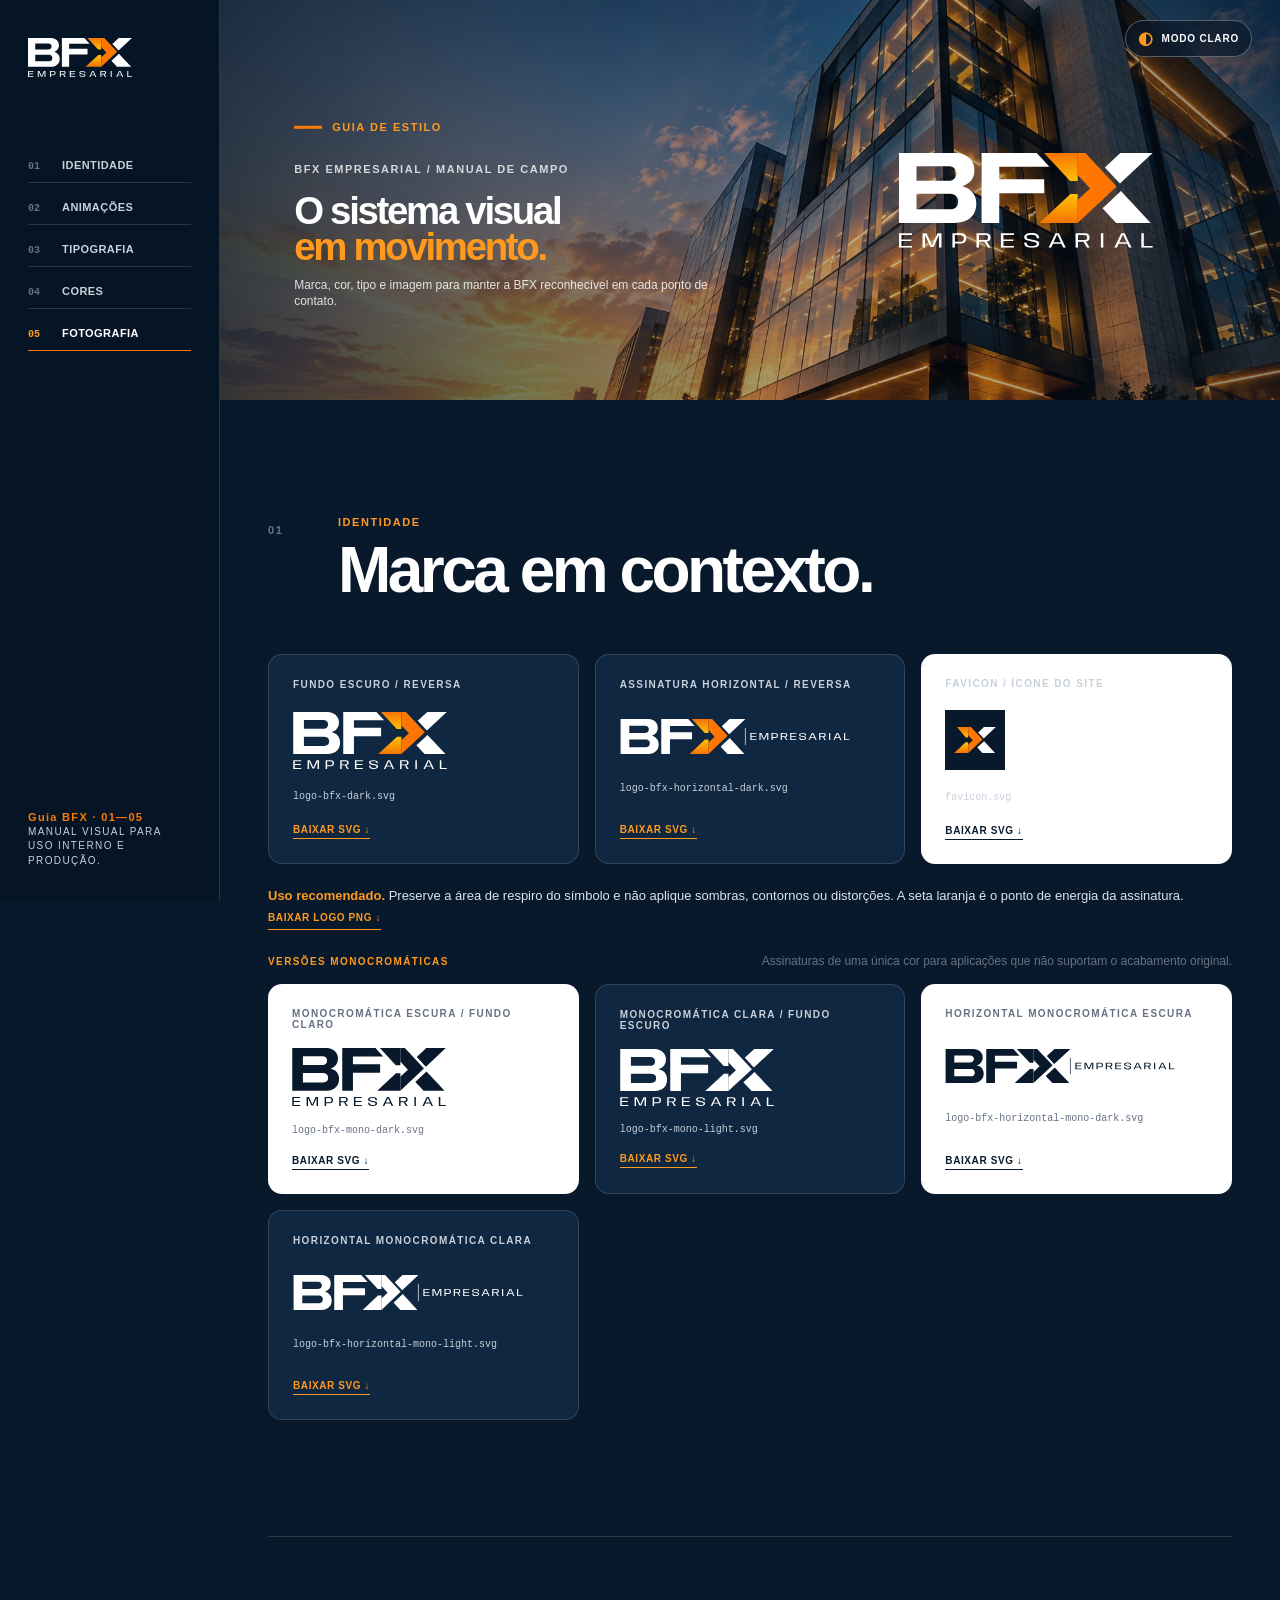
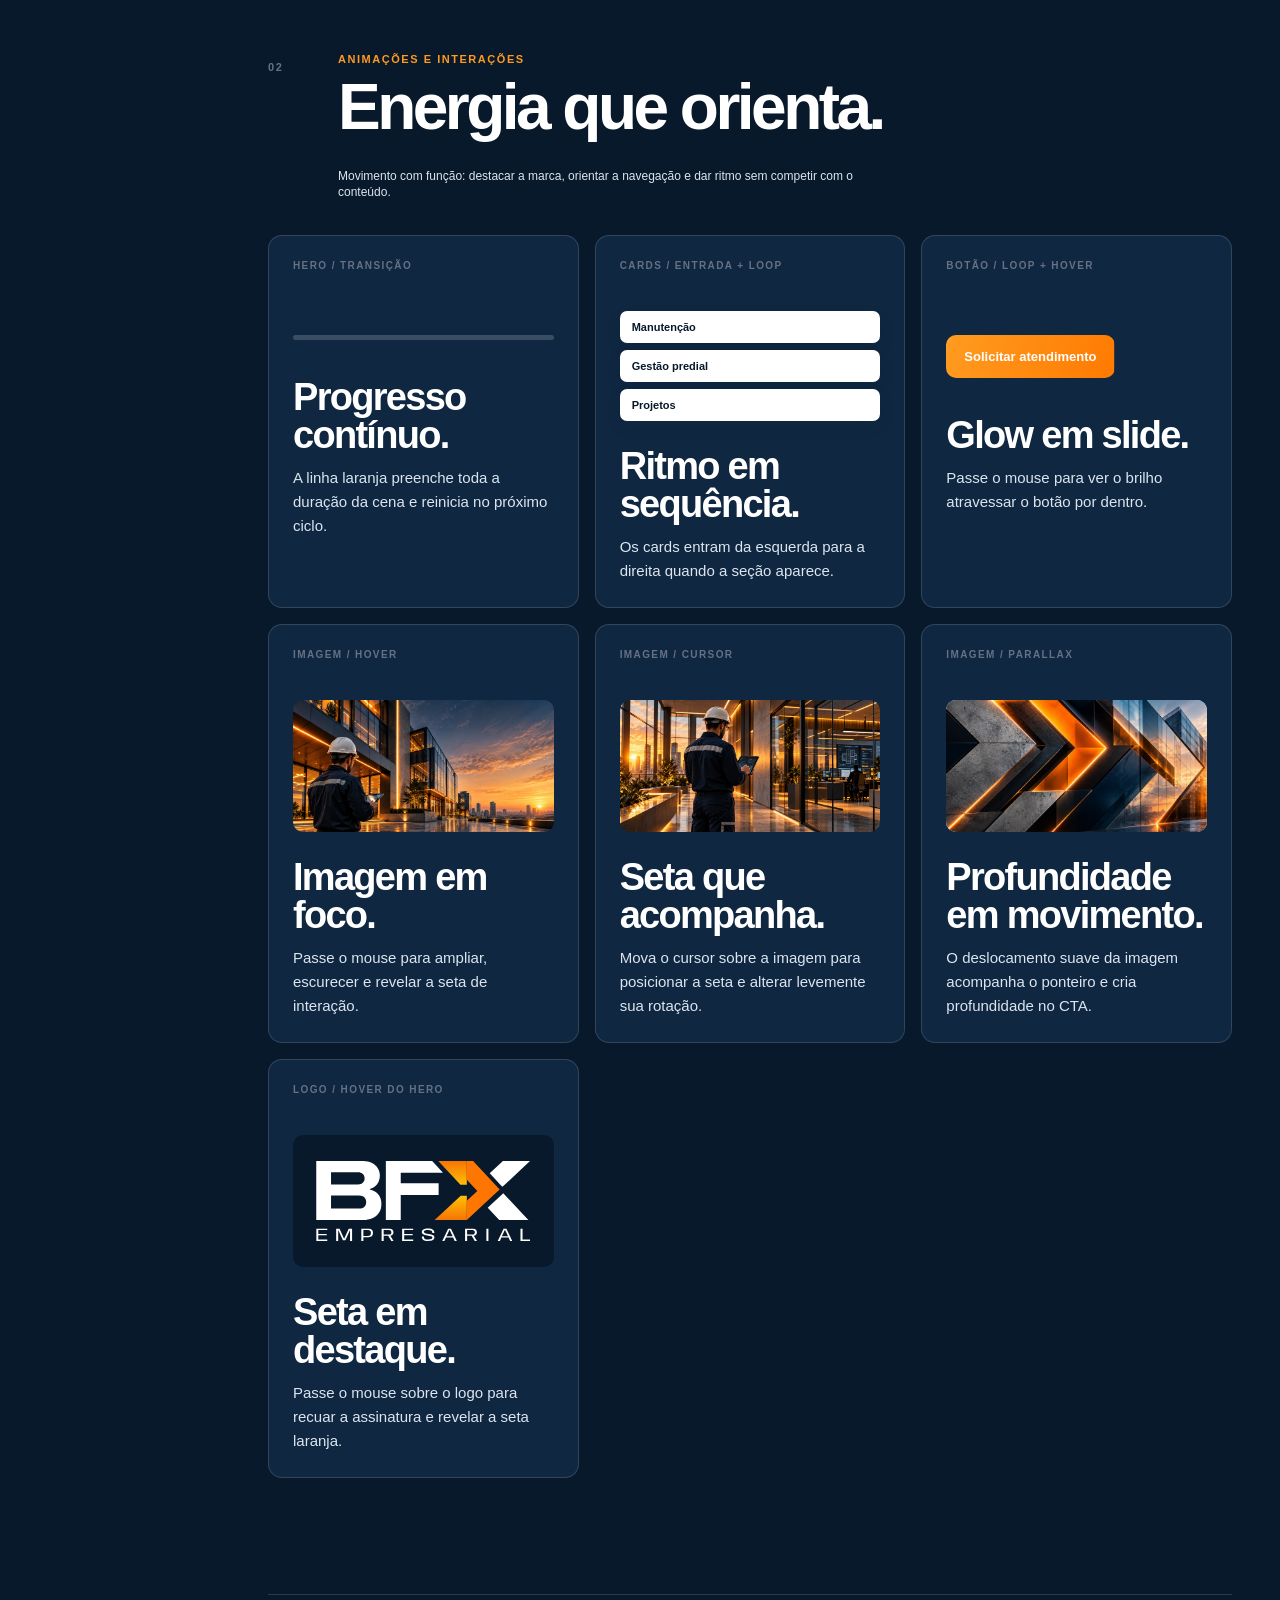
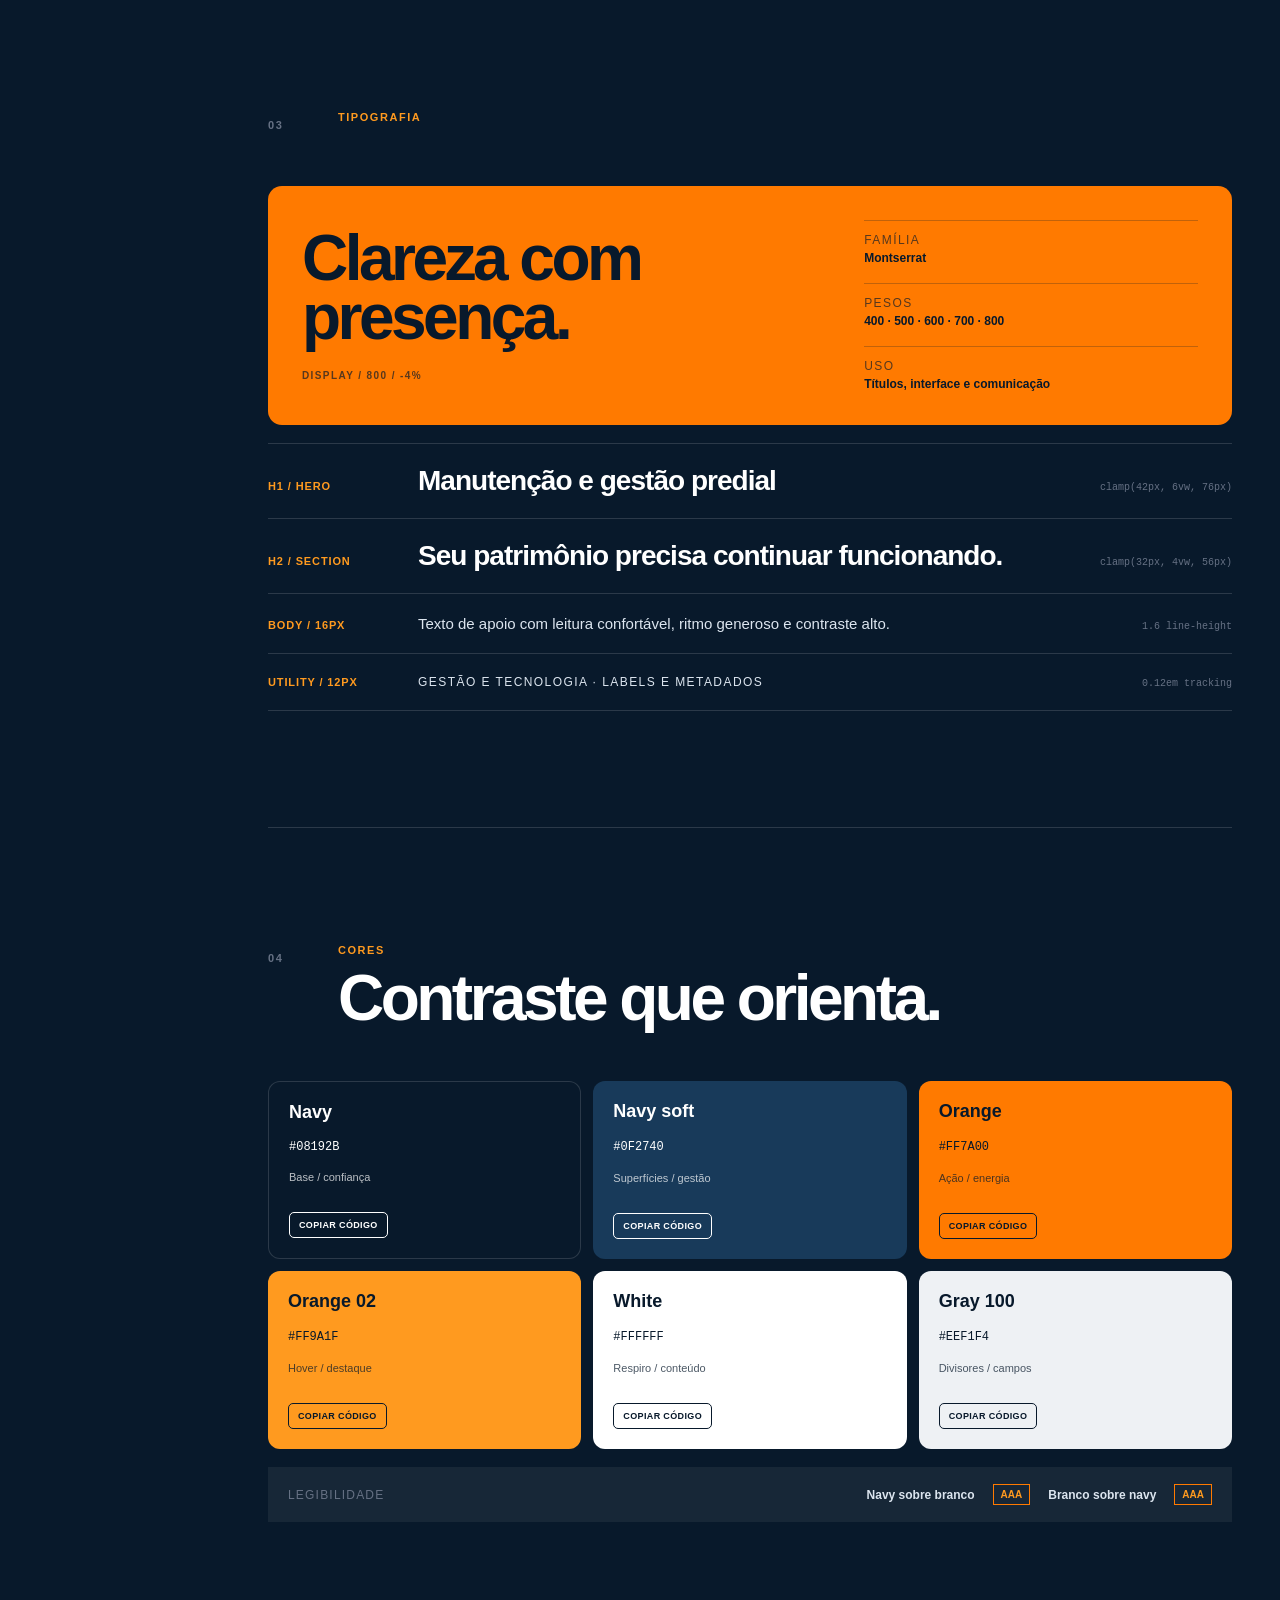
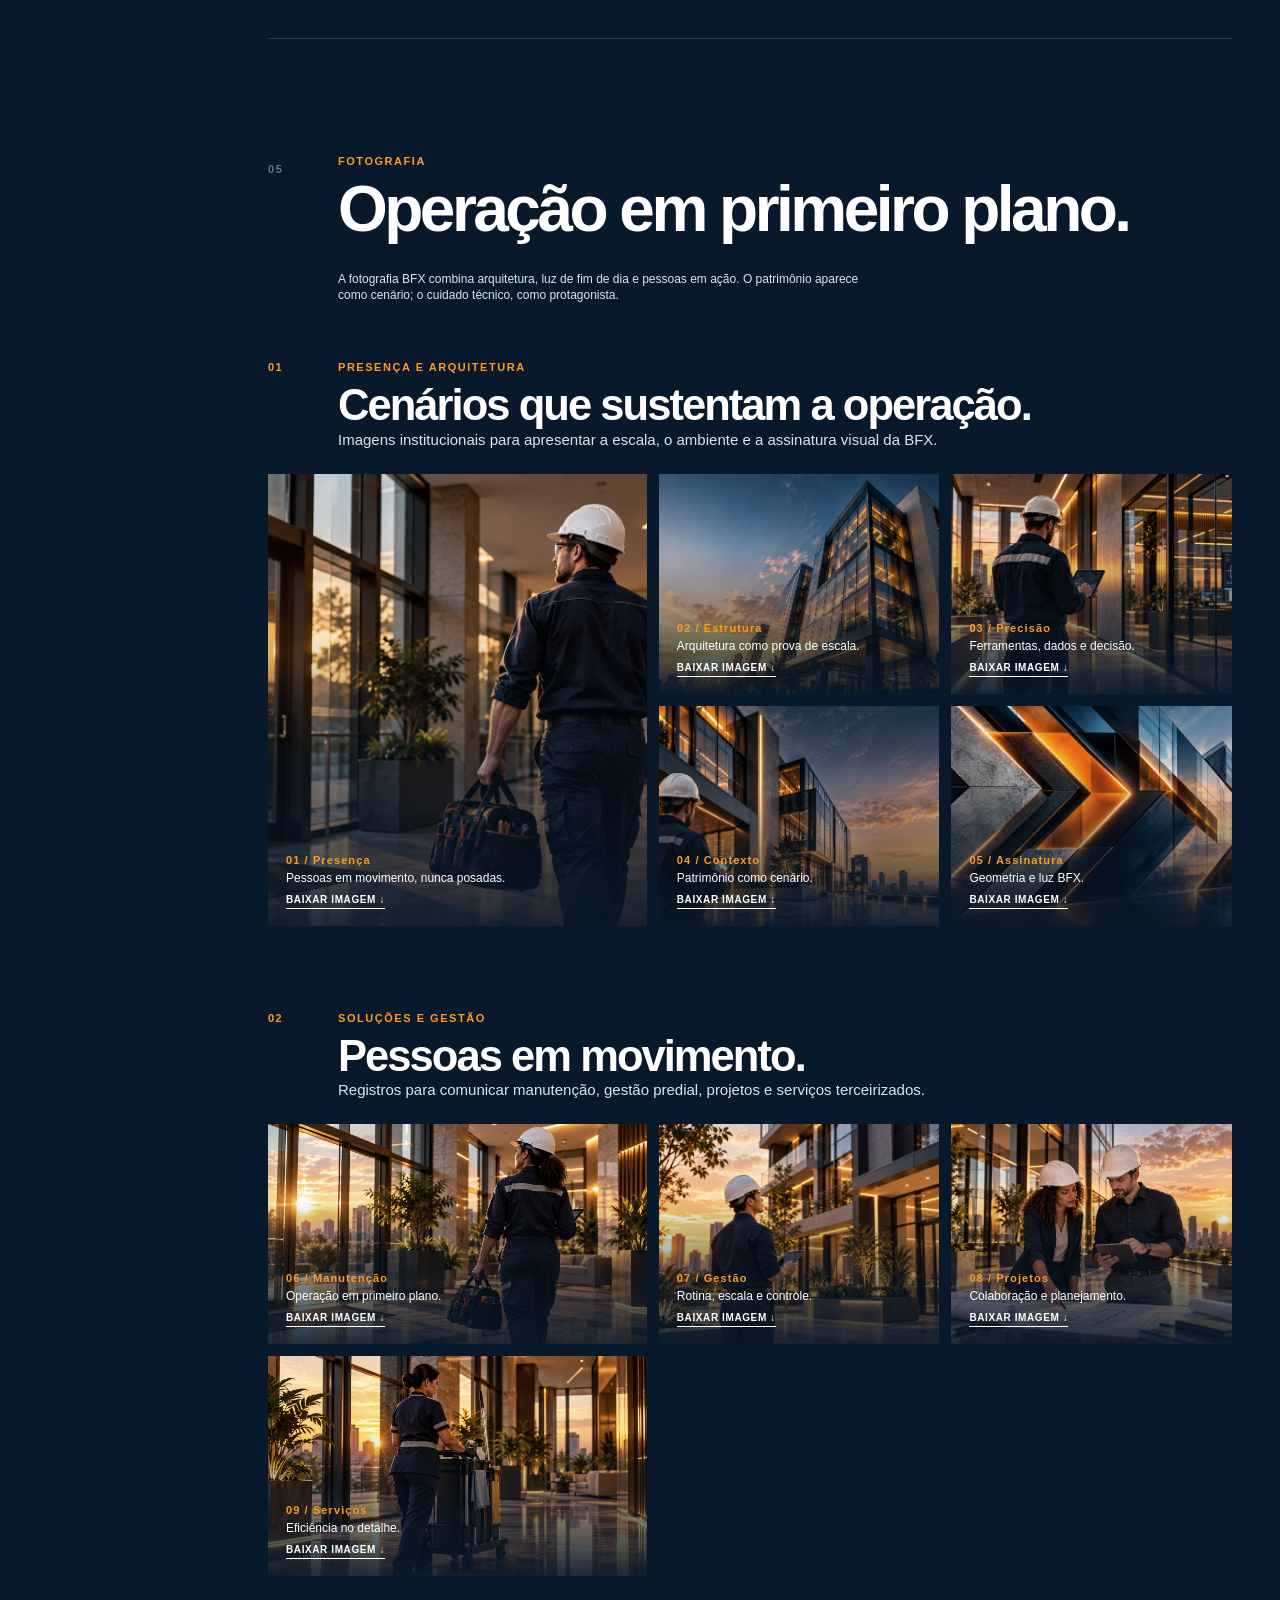
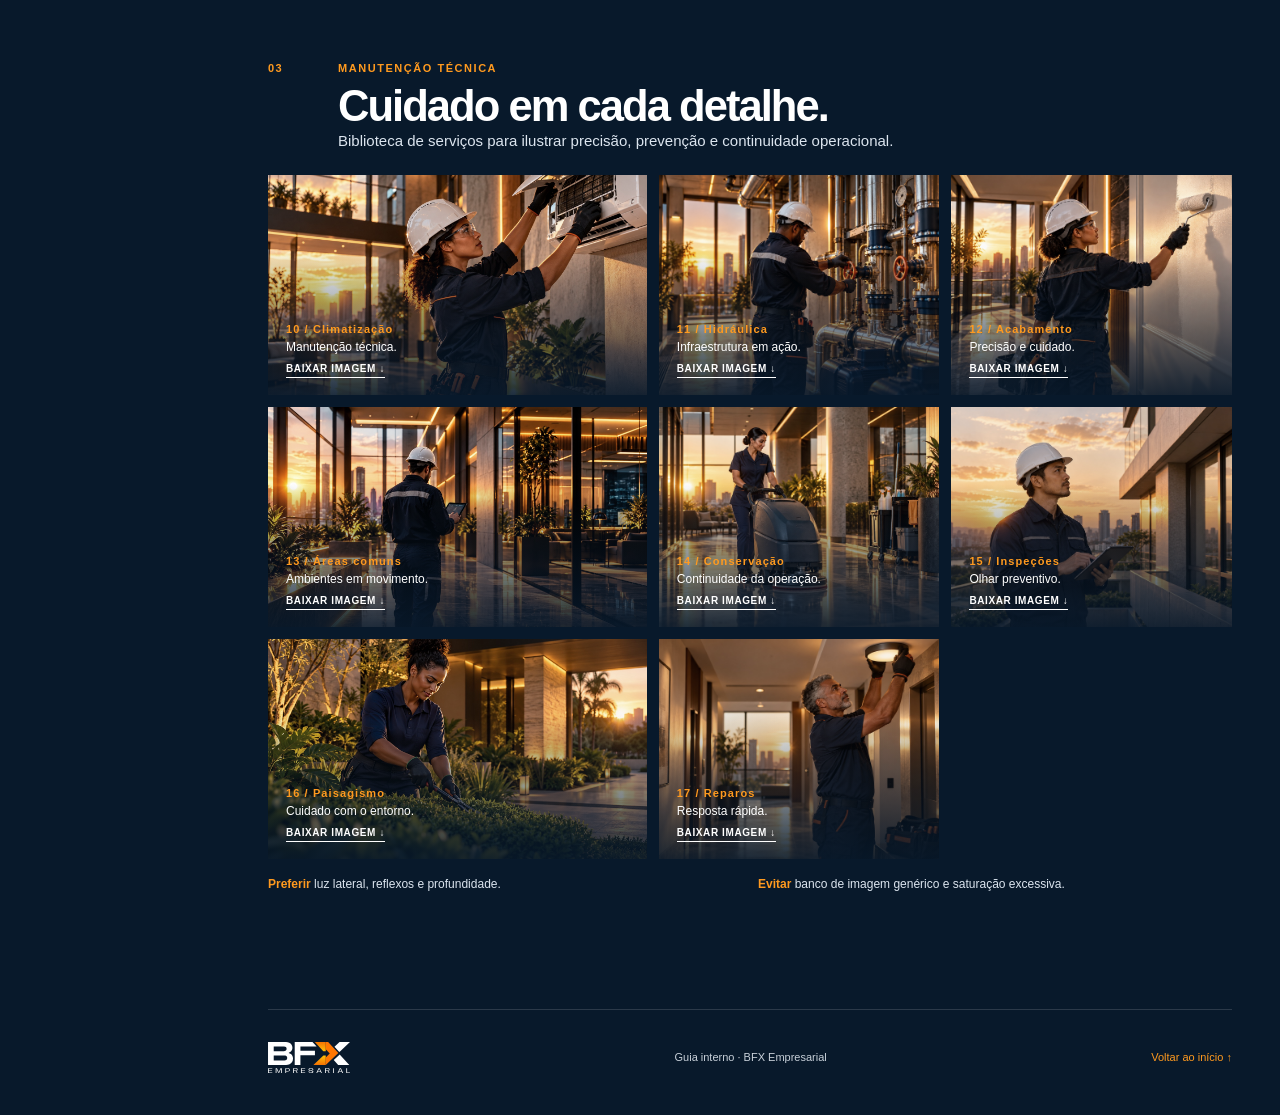
==== style-guide.html @ c0053736 "Adiciona navegação responsiva ao guia" ====
<!DOCTYPE html>
<html lang="pt-BR">
<head>
  <meta charset="UTF-8">
  <meta name="viewport" content="width=device-width, initial-scale=1.0">
  <meta name="referrer" content="strict-origin-when-cross-origin">
  <meta http-equiv="Content-Security-Policy" content="default-src 'self'; base-uri 'self'; object-src 'none'; img-src 'self' data:; font-src 'self' https://fonts.gstatic.com; style-src 'self' https://fonts.googleapis.com 'unsafe-inline'; script-src 'self' https://challenges.cloudflare.com; connect-src 'self' https://script.google.com https://script.googleusercontent.com https://challenges.cloudflare.com; frame-src https://challenges.cloudflare.com; form-action 'self'">
  <title>Guia de estilo — BFX Empresarial</title>
  <meta name="description" content="Guia de estilo visual da BFX Empresarial.">
  <link rel="icon" href="assets/favicon.svg" type="image/svg+xml">
  <link rel="preconnect" href="https://fonts.googleapis.com">
  <link rel="preconnect" href="https://fonts.gstatic.com" crossorigin>
  <link href="https://fonts.googleapis.com/css2?family=Montserrat:wght@400;500;600;700;800&display=swap" rel="stylesheet">
  <link rel="stylesheet" href="style-guide.css?v=20260928-mono">
</head>
<body>
  <main class="guide-shell">
    <aside class="guide-rail" aria-label="Navegação do guia">
      <a class="rail-brand" href="#topo" aria-label="Voltar ao início do guia">
        <img src="assets/logo-bfx-dark.svg" data-dark-src="assets/logo-bfx-dark.svg" data-light-src="assets/logo-bfx-light.svg" alt="BFX Empresarial">
      </a>
      <nav class="rail-nav" aria-label="Seções">
        <a href="#marca"><span>01</span><strong>Identidade</strong></a>
        <a href="#animacoes"><span>02</span><strong>Animações</strong></a>
        <a href="#tipografia"><span>03</span><strong>Tipografia</strong></a>
        <a href="#cores"><span>04</span><strong>Cores</strong></a>
        <a href="#fotografia"><span>05</span><strong>Fotografia</strong></a>
      </nav>
      <div class="rail-bottom">
        <span class="rail-index">Guia BFX · 01—05</span>
        <span class="rail-line" aria-hidden="true"></span>
        <p class="rail-label">Manual visual para uso interno e produção.</p>
      </div>
    </aside>
    <div class="guide-content">
      <header class="guide-hero" id="topo">
        <button class="theme-toggle" type="button" data-theme-toggle aria-pressed="false"><span aria-hidden="true">◐</span><span data-theme-label>Modo claro</span></button>
        <div class="guide-hero-image">
          <img loading="eager" fetchpriority="high" decoding="async" src="assets/optimized/hero-building.jpg" alt="Edifício corporativo BFX ao entardecer">
          <div class="guide-hero-overlay"></div>
          <button class="guide-hero-brand" type="button" aria-label="Passe o mouse para demonstrar o hover do logo">
            <img loading="lazy" decoding="async" src="assets/logo-bfx-dark.svg" alt="BFX Empresarial">
          </button>
          <div class="guide-hero-content">
            <div class="eyebrow"><span></span> Guia de estilo</div>
            <p class="guide-kicker">BFX Empresarial / Manual de campo</p>
            <h1>O sistema visual<br><em>em movimento.</em></h1>
            <div class="hero-meta">
              <p>Marca, cor, tipo e imagem para manter a BFX reconhecível em cada ponto de contato.</p>
            </div>
          </div>
        </div>
      </header>

      <section class="guide-section" id="marca">
        <div class="section-heading">
          <span class="section-number">01</span>
          <div><p class="section-label">Identidade</p><h2>Marca em contexto.</h2></div>
        </div>
        <div class="logo-grid">
          <article class="logo-card logo-card-light">
            <span class="sample-label">Fundo claro / principal</span>
            <img loading="lazy" decoding="async" src="assets/logo-bfx-light.svg" alt="BFX Empresarial — versão escura">
            <div class="asset-code"><code>logo-bfx-light.svg</code></div>
            <a class="asset-download" href="assets/logo-bfx-light.svg" download>Baixar SVG ↓</a>
          </article>
          <article class="logo-card logo-card-dark">
            <span class="sample-label">Fundo escuro / reversa</span>
            <img loading="lazy" decoding="async" src="assets/logo-bfx-dark.svg" alt="BFX Empresarial — versão clara">
            <div class="asset-code"><code>logo-bfx-dark.svg</code></div>
            <a class="asset-download" href="assets/logo-bfx-dark.svg" download>Baixar SVG ↓</a>
          </article>
          <article class="logo-card logo-card-light logo-card-wide">
            <span class="sample-label">Assinatura horizontal</span>
            <img loading="lazy" decoding="async" src="assets/logo-bfx-horizontal-light.svg" alt="BFX Empresarial — assinatura horizontal">
            <div class="asset-code"><code>logo-bfx-horizontal-light.svg</code></div>
            <a class="asset-download" href="assets/logo-bfx-horizontal-light.svg" download>Baixar SVG ↓</a>
          </article>
          <article class="logo-card logo-card-dark logo-card-wide">
            <span class="sample-label">Assinatura horizontal / reversa</span>
            <img loading="lazy" decoding="async" src="assets/logo-bfx-horizontal-dark.svg" alt="BFX Empresarial — assinatura horizontal clara">
            <div class="asset-code"><code>logo-bfx-horizontal-dark.svg</code></div>
            <a class="asset-download" href="assets/logo-bfx-horizontal-dark.svg" download>Baixar SVG ↓</a>
          </article>
          <article class="logo-card logo-card-dark logo-card-favicon">
            <span class="sample-label">Favicon / ícone do site</span>
            <img loading="lazy" decoding="async" src="assets/favicon.svg" alt="Favicon BFX Empresarial">
            <div class="asset-code"><code>favicon.svg</code></div>
            <a class="asset-download" href="assets/favicon.svg" download>Baixar SVG ↓</a>
          </article>
        </div>
        <p class="usage-note"><strong>Uso recomendado.</strong> Preserve a área de respiro do símbolo e não aplique sombras, contornos ou distorções. A seta laranja é o ponto de energia da assinatura. <a class="asset-download" href="https://drive.google.com/uc?export=download&amp;id=1YxHx38JKz067YNmDV0T4dFdlTnVCAaff" target="_blank" rel="noopener">Baixar logo PNG ↓</a></p>
        <div class="logo-variants-heading">
          <span class="sample-label">Versões monocromáticas</span>
          <p>Assinaturas de uma única cor para aplicações que não suportam o acabamento original.</p>
        </div>
        <div class="logo-grid logo-grid-mono">
          <article class="logo-card logo-card-light logo-card-mono">
            <span class="sample-label">Monocromática escura / fundo claro</span>
            <img loading="lazy" decoding="async" src="assets/logo-bfx-mono-dark.svg" alt="BFX Empresarial — versão monocromática escura">
            <div class="asset-code"><code>logo-bfx-mono-dark.svg</code></div>
            <a class="asset-download" href="assets/logo-bfx-mono-dark.svg" download>Baixar SVG ↓</a>
          </article>
          <article class="logo-card logo-card-dark logo-card-mono">
            <span class="sample-label">Monocromática clara / fundo escuro</span>
            <img loading="lazy" decoding="async" src="assets/logo-bfx-mono-light.svg" alt="BFX Empresarial — versão monocromática clara">
            <div class="asset-code"><code>logo-bfx-mono-light.svg</code></div>
            <a class="asset-download" href="assets/logo-bfx-mono-light.svg" download>Baixar SVG ↓</a>
          </article>
          <article class="logo-card logo-card-light logo-card-wide logo-card-mono">
            <span class="sample-label">Horizontal monocromática escura</span>
            <img loading="lazy" decoding="async" src="assets/logo-bfx-horizontal-mono-dark.svg" alt="BFX Empresarial — assinatura horizontal monocromática escura">
            <div class="asset-code"><code>logo-bfx-horizontal-mono-dark.svg</code></div>
            <a class="asset-download" href="assets/logo-bfx-horizontal-mono-dark.svg" download>Baixar SVG ↓</a>
          </article>
          <article class="logo-card logo-card-dark logo-card-wide logo-card-mono">
            <span class="sample-label">Horizontal monocromática clara</span>
            <img loading="lazy" decoding="async" src="assets/logo-bfx-horizontal-mono-light.svg" alt="BFX Empresarial — assinatura horizontal monocromática clara">
            <div class="asset-code"><code>logo-bfx-horizontal-mono-light.svg</code></div>
            <a class="asset-download" href="assets/logo-bfx-horizontal-mono-light.svg" download>Baixar SVG ↓</a>
          </article>
        </div>
      </section>

      <section class="guide-section motion-section" id="animacoes">
        <div class="section-heading">
          <span class="section-number">02</span>
          <div><p class="section-label">Animações e interações</p><h2>Energia que orienta.</h2></div>
        </div>
        <p class="section-intro">Movimento com função: destacar a marca, orientar a navegação e dar ritmo sem competir com o conteúdo.</p>
        <div class="motion-showcase">
          <div class="motion-demo">
            <span class="sample-label">Hero / transição</span>
            <div class="motion-progress-demo" aria-label="Linha de progresso da transição do hero"><span></span></div>
            <h3>Progresso contínuo.</h3>
            <p>A linha laranja preenche toda a duração da cena e reinicia no próximo ciclo.</p>
          </div>
          <div class="motion-demo">
            <span class="sample-label">Cards / entrada + loop</span>
            <div class="motion-card-stack" aria-label="Demonstração da entrada sequencial dos cards">
              <span>Manutenção</span><span>Gestão predial</span><span>Projetos</span>
            </div>
            <h3>Ritmo em sequência.</h3>
            <p>Os cards entram da esquerda para a direita quando a seção aparece.</p>
          </div>
          <div class="motion-demo">
            <span class="sample-label">Botão / loop + hover</span>
            <button class="motion-button" type="button">Solicitar atendimento</button>
            <h3>Glow em slide.</h3>
            <p>Passe o mouse para ver o brilho atravessar o botão por dentro.</p>
          </div>
          <div class="motion-demo">
            <span class="sample-label">Imagem / hover</span>
            <div class="motion-image-stage" tabindex="0" aria-label="Demonstração do hover das imagens"><img loading="lazy" decoding="async" src="assets/optimized/about-building.jpg" alt="Técnico acompanhando um edifício corporativo"><span>Ver imagem</span></div>
            <h3>Imagem em foco.</h3>
            <p>Passe o mouse para ampliar, escurecer e revelar a seta de interação.</p>
          </div>
          <div class="motion-demo">
            <span class="sample-label">Imagem / cursor</span>
            <div class="motion-management-stage" data-management-demo tabindex="0" aria-label="Demonstração da seta que acompanha o cursor"><img loading="lazy" decoding="async" src="assets/optimized/tech-management.jpg" alt="Gestão predial com apoio de tecnologia"></div>
            <h3>Seta que acompanha.</h3>
            <p>Mova o cursor sobre a imagem para posicionar a seta e alterar levemente sua rotação.</p>
          </div>
          <div class="motion-demo">
            <span class="sample-label">Imagem / parallax</span>
            <div class="motion-cta-stage" data-cta-demo tabindex="0" aria-label="Demonstração do deslocamento da imagem"><img loading="lazy" decoding="async" src="assets/optimized/contact-building.jpg" alt="Edifício corporativo com detalhes arquitetônicos em laranja"></div>
            <h3>Profundidade em movimento.</h3>
            <p>O deslocamento suave da imagem acompanha o ponteiro e cria profundidade no CTA.</p>
          </div>
          <div class="motion-demo">
            <span class="sample-label">Logo / hover do hero</span>
            <button class="motion-hero-logo-demo" type="button" aria-label="Demonstração do hover do logo do hero">
              <img loading="lazy" decoding="async" class="motion-hero-logo-light" src="assets/logo-bfx-light.svg" alt="BFX Empresarial">
              <img loading="lazy" decoding="async" class="motion-hero-logo-dark" src="assets/logo-bfx-dark.svg" alt="" aria-hidden="true">
            </button>
            <h3>Seta em destaque.</h3>
            <p>Passe o mouse sobre o logo para recuar a assinatura e revelar a seta laranja.</p>
          </div>
        </div>
      </section>

      <section class="guide-section" id="tipografia">
        <div class="section-heading">
          <span class="section-number">03</span>
          <div><p class="section-label">Tipografia</p></div>
        </div>
        <div class="type-specimen">
          <div class="type-display">
            <h2>Clareza com presença.</h2>
            <span class="sample-label">Display / 800 / -4%</span>
          </div>
          <div class="type-details">
            <div><span>Família</span><strong>Montserrat</strong></div>
            <div><span>Pesos</span><strong>400 · 500 · 600 · 700 · 800</strong></div>
            <div><span>Uso</span><strong>Títulos, interface e comunicação</strong></div>
          </div>
        </div>
        <div class="type-scale">
          <div><span>H1 / Hero</span><strong>Manutenção e gestão predial</strong><code>clamp(42px, 6vw, 76px)</code></div>
          <div><span>H2 / Section</span><strong>Seu patrimônio precisa continuar funcionando.</strong><code>clamp(32px, 4vw, 56px)</code></div>
          <div><span>Body / 16px</span><p>Texto de apoio com leitura confortável, ritmo generoso e contraste alto.</p><code>1.6 line-height</code></div>
          <div><span>Utility / 12px</span><small>GESTÃO E TECNOLOGIA · LABELS E METADADOS</small><code>0.12em tracking</code></div>
        </div>
      </section>

      <section class="guide-section" id="cores">
        <div class="section-heading">
          <span class="section-number">04</span>
          <div><p class="section-label">Cores</p><h2>Contraste que orienta.</h2></div>
        </div>
        <div class="color-grid">
          <article class="color-swatch swatch-navy"><strong>Navy</strong><code>#08192B</code><span>Base / confiança</span><button class="copy-color" type="button" data-copy-color="#08192B">Copiar código</button></article>
          <article class="color-swatch swatch-navy-soft"><strong>Navy soft</strong><code>#0F2740</code><span>Superfícies / gestão</span><button class="copy-color" type="button" data-copy-color="#0F2740">Copiar código</button></article>
          <article class="color-swatch swatch-orange"><strong>Orange</strong><code>#FF7A00</code><span>Ação / energia</span><button class="copy-color" type="button" data-copy-color="#FF7A00">Copiar código</button></article>
          <article class="color-swatch swatch-orange-2"><strong>Orange 02</strong><code>#FF9A1F</code><span>Hover / destaque</span><button class="copy-color" type="button" data-copy-color="#FF9A1F">Copiar código</button></article>
          <article class="color-swatch swatch-white"><strong>White</strong><code>#FFFFFF</code><span>Respiro / conteúdo</span><button class="copy-color" type="button" data-copy-color="#FFFFFF">Copiar código</button></article>
          <article class="color-swatch swatch-gray"><strong>Gray 100</strong><code>#EEF1F4</code><span>Divisores / campos</span><button class="copy-color" type="button" data-copy-color="#EEF1F4">Copiar código</button></article>
        </div>
        <div class="contrast-bar"><span>Legibilidade</span><strong>Navy sobre branco</strong><b>AAA</b><strong>Branco sobre navy</strong><b>AAA</b></div>
      </section>

      <section class="guide-section guide-section-photo" id="fotografia">
        <div class="section-heading">
          <span class="section-number">05</span>
          <div><p class="section-label">Fotografia</p><h2>Operação em primeiro plano.</h2></div>
        </div>
        <p class="section-intro">A fotografia BFX combina arquitetura, luz de fim de dia e pessoas em ação. O patrimônio aparece como cenário; o cuidado técnico, como protagonista.</p>
        <div class="photo-group">
          <div class="photo-group-heading"><span>01</span><div><p class="section-label">Presença e arquitetura</p><h3>Cenários que sustentam a operação.</h3><p>Imagens institucionais para apresentar a escala, o ambiente e a assinatura visual da BFX.</p></div></div>
          <div class="photo-grid">
          <figure class="photo-photo photo-large"><img loading="lazy" decoding="async" src="assets/optimized/hero-maintenance.jpg" alt="Técnico caminhando em um edifício corporativo"><figcaption><strong>01 / Presença</strong><span>Pessoas em movimento, nunca posadas.</span><a class="asset-download" href="assets/optimized/hero-maintenance.jpg" download>Baixar imagem ↓</a></figcaption></figure>
          <figure class="photo-photo"><img loading="lazy" decoding="async" src="assets/optimized/hero-building.jpg" alt="Edifício corporativo ao entardecer"><figcaption><strong>02 / Estrutura</strong><span>Arquitetura como prova de escala.</span><a class="asset-download" href="assets/optimized/hero-building.jpg" download>Baixar imagem ↓</a></figcaption></figure>
          <figure class="photo-photo"><img loading="lazy" decoding="async" src="assets/optimized/tech-management.jpg" alt="Técnico usando tecnologia em um edifício"><figcaption><strong>03 / Precisão</strong><span>Ferramentas, dados e decisão.</span><a class="asset-download" href="assets/optimized/tech-management.jpg" download>Baixar imagem ↓</a></figcaption></figure>
          <figure class="photo-photo"><img loading="lazy" decoding="async" src="assets/optimized/about-building.jpg" alt="Profissional acompanhando um edifício ao entardecer"><figcaption><strong>04 / Contexto</strong><span>Patrimônio como cenário.</span><a class="asset-download" href="assets/optimized/about-building.jpg" download>Baixar imagem ↓</a></figcaption></figure>
          <figure class="photo-photo"><img loading="lazy" decoding="async" src="assets/optimized/contact-building.jpg" alt="Edifício com detalhes arquitetônicos em laranja"><figcaption><strong>05 / Assinatura</strong><span>Geometria e luz BFX.</span><a class="asset-download" href="assets/optimized/contact-building.jpg" download>Baixar imagem ↓</a></figcaption></figure>
          </div>
        </div>
        <div class="photo-group">
          <div class="photo-group-heading"><span>02</span><div><p class="section-label">Soluções e gestão</p><h3>Pessoas em movimento.</h3><p>Registros para comunicar manutenção, gestão predial, projetos e serviços terceirizados.</p></div></div>
          <div class="photo-grid">
          <figure class="photo-photo"><img loading="lazy" decoding="async" src="assets/optimized/novas-imagens/Imagem do ChatGPT 27 de set. de 2026, 11_37_08-1.jpg" alt="Manutenção predial"><figcaption><strong>06 / Manutenção</strong><span>Operação em primeiro plano.</span><a class="asset-download" href="assets/optimized/novas-imagens/Imagem do ChatGPT 27 de set. de 2026, 11_37_08-1.jpg" download>Baixar imagem ↓</a></figcaption></figure>
          <figure class="photo-photo"><img loading="lazy" decoding="async" src="assets/optimized/novas-imagens/Imagem do ChatGPT 27 de set. de 2026, 11_37_09-2.jpg" alt="Gestão predial"><figcaption><strong>07 / Gestão</strong><span>Rotina, escala e controle.</span><a class="asset-download" href="assets/optimized/novas-imagens/Imagem do ChatGPT 27 de set. de 2026, 11_37_09-2.jpg" download>Baixar imagem ↓</a></figcaption></figure>
          <figure class="photo-photo"><img loading="lazy" decoding="async" src="assets/optimized/novas-imagens/Imagem do ChatGPT 27 de set. de 2026, 11_37_10-3.jpg" alt="Gestão de projetos"><figcaption><strong>08 / Projetos</strong><span>Colaboração e planejamento.</span><a class="asset-download" href="assets/optimized/novas-imagens/Imagem do ChatGPT 27 de set. de 2026, 11_37_10-3.jpg" download>Baixar imagem ↓</a></figcaption></figure>
          <figure class="photo-photo"><img loading="lazy" decoding="async" src="assets/optimized/novas-imagens/Imagem do ChatGPT 27 de set. de 2026, 11_37_11-4.jpg" alt="Terceirização de serviços"><figcaption><strong>09 / Serviços</strong><span>Eficiência no detalhe.</span><a class="asset-download" href="assets/optimized/novas-imagens/Imagem do ChatGPT 27 de set. de 2026, 11_37_11-4.jpg" download>Baixar imagem ↓</a></figcaption></figure>
          </div>
        </div>
        <div class="photo-group">
          <div class="photo-group-heading"><span>03</span><div><p class="section-label">Manutenção técnica</p><h3>Cuidado em cada detalhe.</h3><p>Biblioteca de serviços para ilustrar precisão, prevenção e continuidade operacional.</p></div></div>
          <div class="photo-grid">
          <figure class="photo-photo"><img loading="lazy" decoding="async" src="assets/optimized/novas-imagens/servicos/Imagem do ChatGPT 27 de set. de 2026, 11_41_54-1.jpg" alt="Climatização"><figcaption><strong>10 / Climatização</strong><span>Manutenção técnica.</span><a class="asset-download" href="assets/optimized/novas-imagens/servicos/Imagem do ChatGPT 27 de set. de 2026, 11_41_54-1.jpg" download>Baixar imagem ↓</a></figcaption></figure>
          <figure class="photo-photo"><img loading="lazy" decoding="async" src="assets/optimized/novas-imagens/servicos/Imagem do ChatGPT 27 de set. de 2026, 11_41_56-2.jpg" alt="Hidráulica"><figcaption><strong>11 / Hidráulica</strong><span>Infraestrutura em ação.</span><a class="asset-download" href="assets/optimized/novas-imagens/servicos/Imagem do ChatGPT 27 de set. de 2026, 11_41_56-2.jpg" download>Baixar imagem ↓</a></figcaption></figure>
          <figure class="photo-photo"><img loading="lazy" decoding="async" src="assets/optimized/novas-imagens/servicos/Imagem do ChatGPT 27 de set. de 2026, 11_41_57-3.jpg" alt="Pintura e acabamento"><figcaption><strong>12 / Acabamento</strong><span>Precisão e cuidado.</span><a class="asset-download" href="assets/optimized/novas-imagens/servicos/Imagem do ChatGPT 27 de set. de 2026, 11_41_57-3.jpg" download>Baixar imagem ↓</a></figcaption></figure>
          <figure class="photo-photo"><img loading="lazy" decoding="async" src="assets/optimized/novas-imagens/servicos/Imagem do ChatGPT 27 de set. de 2026, 11_41_58-4.jpg" alt="Áreas comuns"><figcaption><strong>13 / Áreas comuns</strong><span>Ambientes em movimento.</span><a class="asset-download" href="assets/optimized/novas-imagens/servicos/Imagem do ChatGPT 27 de set. de 2026, 11_41_58-4.jpg" download>Baixar imagem ↓</a></figcaption></figure>
          <figure class="photo-photo"><img loading="lazy" decoding="async" src="assets/optimized/novas-imagens/servicos/Imagem do ChatGPT 27 de set. de 2026, 11_41_59-5.jpg" alt="Conservação e limpeza"><figcaption><strong>14 / Conservação</strong><span>Continuidade da operação.</span><a class="asset-download" href="assets/optimized/novas-imagens/servicos/Imagem do ChatGPT 27 de set. de 2026, 11_41_59-5.jpg" download>Baixar imagem ↓</a></figcaption></figure>
          <figure class="photo-photo"><img loading="lazy" decoding="async" src="assets/optimized/novas-imagens/servicos/Imagem do ChatGPT 27 de set. de 2026, 11_42_00-6.jpg" alt="Inspeções técnicas"><figcaption><strong>15 / Inspeções</strong><span>Olhar preventivo.</span><a class="asset-download" href="assets/optimized/novas-imagens/servicos/Imagem do ChatGPT 27 de set. de 2026, 11_42_00-6.jpg" download>Baixar imagem ↓</a></figcaption></figure>
          <figure class="photo-photo"><img loading="lazy" decoding="async" src="assets/optimized/novas-imagens/servicos/Imagem do ChatGPT 27 de set. de 2026, 11_42_01-7.jpg" alt="Paisagismo"><figcaption><strong>16 / Paisagismo</strong><span>Cuidado com o entorno.</span><a class="asset-download" href="assets/optimized/novas-imagens/servicos/Imagem do ChatGPT 27 de set. de 2026, 11_42_01-7.jpg" download>Baixar imagem ↓</a></figcaption></figure>
          <figure class="photo-photo"><img loading="lazy" decoding="async" src="assets/optimized/novas-imagens/servicos/Imagem do ChatGPT 27 de set. de 2026, 11_42_02-8.jpg" alt="Pequenos reparos"><figcaption><strong>17 / Reparos</strong><span>Resposta rápida.</span><a class="asset-download" href="assets/optimized/novas-imagens/servicos/Imagem do ChatGPT 27 de set. de 2026, 11_42_02-8.jpg" download>Baixar imagem ↓</a></figcaption></figure>
          </div>
        </div>
        <div class="photo-rules"><span><b>Preferir</b> luz lateral, reflexos e profundidade.</span><span><b>Evitar</b> banco de imagem genérico e saturação excessiva.</span></div>
      </section>

      <footer class="guide-footer"><img loading="lazy" decoding="async" class="theme-logo" src="assets/logo-bfx-dark.svg" data-dark-src="assets/logo-bfx-dark.svg" data-light-src="assets/logo-bfx-light.svg" alt="BFX Empresarial"><span>Guia interno · BFX Empresarial</span><a href="#topo">Voltar ao início ↑</a></footer>
    </div>
  </main>
  <div class="image-lightbox" data-lightbox hidden role="dialog" aria-modal="true" aria-label="Visualização ampliada">
    <button class="lightbox-close" type="button" data-lightbox-close aria-label="Fechar visualização">×</button>
    <button class="lightbox-nav lightbox-prev" type="button" data-lightbox-prev aria-label="Imagem anterior">‹</button>
    <button class="lightbox-nav lightbox-next" type="button" data-lightbox-next aria-label="Próxima imagem">›</button>
    <div class="lightbox-toolbar" aria-label="Controles de zoom">
      <button type="button" data-zoom-out aria-label="Reduzir zoom">−</button>
      <output data-zoom-value>100%</output>
      <button type="button" data-zoom-in aria-label="Aumentar zoom">+</button>
    </div>
    <div class="lightbox-stage" data-lightbox-stage tabindex="0">
      <img loading="lazy" decoding="async" data-lightbox-image alt="">
    </div>
  </div>
  <script src="style-guide.js"></script>
</body>
</html>
---- style-guide.css ----
:root {
  --navy: #08192b;
  --navy-soft: #0f2740;
  --orange: #ff7a00;
  --orange-2: #ff9a1f;
  --white: #fff;
  --gray-100: #eef1f4;
  --gray-300: #c8d0d9;
  --gray-500: #667184;
  --ink: #dce5ef;
  --line: rgba(255,255,255,.14);
}
* { box-sizing: border-box; }
html { scroll-behavior: smooth; }
body { margin: 0; background: var(--navy); color: var(--white); font-family: Montserrat, Arial, sans-serif; }
body[data-theme="light"] { --navy: #f7f8fa; --navy-soft: #e9eef3; --white: #08192b; --gray-300: #667184; --gray-500: #667184; --ink: #2b3441; --line: rgba(8,25,43,.14); }
a { color: inherit; text-decoration: none; }
img { display: block; max-width: 100%; }
.guide-shell { min-height: 100vh; display: grid; grid-template-columns: 220px minmax(0, 1fr); }
.guide-rail { position: sticky; z-index: 9; top: 0; display: flex; flex-direction: column; height: 100vh; padding: 38px 28px 32px; background: #061525; border-right: 1px solid var(--line); }
body[data-theme="light"] .guide-rail { background: #fff; }
.rail-brand { width: 104px; }
.rail-brand img { width: 100%; }
.rail-nav { display: grid; gap: 8px; margin-top: 72px; }
.rail-nav a { display: grid; grid-template-columns: 26px 1fr; gap: 8px; align-items: baseline; padding: 10px 0; border-bottom: 1px solid var(--line); color: var(--gray-300); font-size: 11px; transition: color .2s ease, border-color .2s ease; }
.rail-nav a span { color: var(--gray-500); font: 700 10px ui-monospace, SFMono-Regular, monospace; }
.rail-nav a strong { font-weight: 700; letter-spacing: .04em; text-transform: uppercase; }
.rail-nav a:hover, .rail-nav a:focus-visible, .rail-nav a[aria-current="true"] { color: var(--white); border-color: var(--orange); }
.rail-nav a:hover span, .rail-nav a:focus-visible span, .rail-nav a[aria-current="true"] span { color: var(--orange-2); }
.rail-bottom { margin-top: auto; }
.rail-label { margin-top: auto; color: var(--gray-300); font-size: 10px; line-height: 1.45; letter-spacing: .14em; text-transform: uppercase; }
.rail-line { width: 2px; height: 108px; margin: 22px 0; background: linear-gradient(var(--orange), transparent); }
.rail-index { color: var(--orange); font-size: 11px; font-weight: 700; letter-spacing: .12em; }
.theme-toggle { position: fixed; z-index: 10; top: 20px; right: 28px; display: inline-flex; align-items: center; gap: 8px; padding: 9px 12px; border: 1px solid rgba(255,255,255,.3); border-radius: 999px; background: rgba(8,25,43,.7); color: #fff; cursor: pointer; font: 700 10px Montserrat, sans-serif; letter-spacing: .08em; text-transform: uppercase; backdrop-filter: blur(10px); }
.theme-toggle span:first-child { color: var(--orange-2); font-size: 17px; line-height: 1; }
.theme-toggle:hover, .theme-toggle:focus-visible { border-color: var(--orange-2); color: var(--orange-2); }
.guide-content { min-width: 0; overflow: hidden; }
.guide-hero, .guide-section, .guide-footer { width: min(100% - 96px, 1120px); margin-inline: auto; }
.guide-hero { position: relative; width: 100%; height: 400px; max-width: none; min-height: 400px; padding: 0; display: flex; align-items: stretch; border-bottom: 1px solid var(--line); }
.guide-hero-image { position: relative; flex: 1; height: 400px; min-height: 400px; overflow: hidden; background: var(--navy-soft); }
.guide-hero-image > img:first-child { width: 100%; height: 100%; min-height: 400px; object-fit: cover; }
.guide-hero-overlay { position: absolute; inset: 0; background: linear-gradient(90deg, rgba(8,25,43,.82), rgba(8,25,43,.26) 62%, rgba(8,25,43,.48)); }
.guide-hero-brand { position: absolute; z-index: 1; top: 50%; right: 12%; width: min(260px, 24%); aspect-ratio: 2.1; padding: 0; border: 0; background: transparent; cursor: pointer; transform: translateY(-50%); }
.guide-hero-brand img { position: absolute; top: 50%; left: 50%; width: 100%; transform: translate(-50%, -50%); transition: opacity .2s ease, transform .42s cubic-bezier(.22,.61,.36,1); }
.guide-hero-brand::after { content: ""; position: absolute; top: 50%; left: 50%; width: 56px; height: 56px; background: url("assets/seta.svg") center / contain no-repeat; opacity: 0; transform: translate(-50%, -50%) scale(.5) rotate(-8deg); transition: left .42s cubic-bezier(.22,.61,.36,1), opacity .2s ease, transform .42s cubic-bezier(.22,.61,.36,1); pointer-events: none; }
.guide-hero-brand:hover img, .guide-hero-brand:focus-visible img { opacity: 0; transform: translate(calc(-50% - 14px), -50%) scale(.84); }
.guide-hero-brand:hover::after, .guide-hero-brand:focus-visible::after { opacity: 1; transform: translate(-50%, -50%) scale(1) rotate(0); }
.guide-hero-content { position: absolute; z-index: 1; top: 50%; right: 52%; bottom: auto; left: 7%; max-width: 560px; transform: translateY(-42%); }
.eyebrow, .section-label, .guide-kicker, .sample-label, .section-number { color: var(--orange-2); font-size: 11px; font-weight: 700; letter-spacing: .14em; text-transform: uppercase; }
.eyebrow { display: flex; align-items: center; gap: 10px; }
.eyebrow span { width: 28px; height: 3px; background: var(--orange); }
.guide-kicker { margin: 30px 0 18px; color: rgba(255,255,255,.78); }
h1, h2, p { margin: 0; }
h1 { max-width: 560px; color: #fff; font-size: clamp(24px, 3vw, 42px); line-height: .94; letter-spacing: -.06em; }
h1 em { color: var(--orange-2); font-style: normal; }
.hero-meta { display: flex; align-items: end; justify-content: space-between; gap: 20px; max-width: 760px; margin-top: 12px; }
.hero-meta p, .section-intro { max-width: 530px; color: var(--ink); font-size: 12px; line-height: 1.35; }
.hero-meta p { color: rgba(255,255,255,.84); }
.back-link { border-bottom: 1px solid var(--orange); color: #fff; font-size: 13px; font-weight: 700; white-space: nowrap; transition: color .2s ease; }
.back-link:hover { color: var(--orange-2); }
.guide-section { padding: 116px 0; border-bottom: 1px solid var(--line); }
.section-heading { display: grid; grid-template-columns: 54px 1fr; gap: 16px; align-items: start; margin-bottom: 52px; }
.section-number { padding-top: 8px; color: var(--gray-500); }
.section-label { margin-bottom: 11px; }
h2 { font-size: clamp(34px, 5vw, 68px); line-height: .98; letter-spacing: -.055em; }
.logo-grid { display: grid; grid-template-columns: repeat(3, 1fr); gap: 16px; }
.logo-card-light, .logo-card-dark { display: none !important; }
body[data-theme="dark"] .logo-card-dark:not(.logo-card-favicon):not(.logo-card-mono), body[data-theme="light"] .logo-card-light:not(.logo-card-mono) { display: flex !important; }
.logo-card-favicon { display: flex !important; }
.logo-card { min-height: 210px; padding: 24px; display: flex; flex-direction: column; justify-content: space-between; border-radius: 14px; }
.logo-card-light { background: #fff; color: #08192b; }
.logo-card-dark { background: #0f2740; color: #fff; border: 1px solid rgba(255,255,255,.14); }
.logo-card-favicon { background: #fff; color: #08192b; border: 0; }
.logo-card-favicon .sample-label { color: #667184; }
.logo-card-favicon code { color: #667184; }
.logo-card-favicon .asset-download { color: #08192b; }
.logo-card-favicon .asset-download:hover, .logo-card-favicon .asset-download:focus-visible { color: var(--orange); }
.logo-card img { width: 154px; max-height: 60px; object-fit: contain; object-position: left center; }
.logo-card-wide img { width: 230px; }
.logo-card code, .type-scale code { color: var(--gray-500); font-family: ui-monospace, SFMono-Regular, monospace; font-size: 10px; }
.logo-card-dark code { color: var(--gray-300); }
.asset-code { display: flex; align-items: center; justify-content: space-between; gap: 12px; }
.sample-label { color: var(--gray-500); font-size: 10px; }
.logo-card-dark .sample-label { color: var(--gray-300); }
.asset-download { display: inline-flex; align-items: center; width: fit-content; padding-bottom: 3px; border-bottom: 1px solid currentColor; color: var(--orange-2); font-size: 10px; font-weight: 700; letter-spacing: .06em; text-transform: uppercase; transition: color .2s ease, transform .2s ease; }
.asset-download:hover, .asset-download:focus-visible { color: var(--white); transform: translateX(3px); }
.logo-card-light .asset-download { color: var(--navy); }
.logo-card-light .asset-download:hover, .logo-card-light .asset-download:focus-visible { color: var(--orange); }
.logo-variants-heading { display: flex; align-items: baseline; justify-content: space-between; gap: 20px; margin: 24px 0 16px; }
.logo-variants-heading .sample-label { color: var(--orange-2); }
.logo-variants-heading p { margin: 0; color: var(--gray-500); font-size: 12px; }
.logo-card-mono { display: flex !important; }
.logo-grid-mono { margin-top: 0; }
.usage-note { margin-top: 22px; color: var(--ink); font-size: 13px; line-height: 1.6; }
.usage-note strong { color: var(--orange-2); }
.type-specimen { display: grid; grid-template-columns: 1.6fr 1fr; gap: 28px; padding: 34px; background: var(--orange); color: #08192b; border-radius: 14px; }
.type-display { display: flex; flex-direction: column; justify-content: center; }
.type-display h2 { margin: 0 0 24px; color: #08192b; font-size: clamp(34px, 5vw, 68px); line-height: .92; letter-spacing: -.055em; }
.type-display .sample-label { color: rgba(8,25,43,.68); }
.type-details { display: grid; align-content: end; gap: 18px; }
.type-details div { display: grid; gap: 4px; padding-top: 12px; border-top: 1px solid rgba(8,25,43,.25); }
.type-details span, .type-details strong { font-size: 12px; }
.type-details span { text-transform: uppercase; letter-spacing: .12em; opacity: .68; }
.type-scale { margin-top: 18px; border-top: 1px solid var(--line); }
.type-scale > div { display: grid; grid-template-columns: 130px 1fr 190px; gap: 20px; align-items: baseline; padding: 21px 0; border-bottom: 1px solid var(--line); }
.type-scale span { color: var(--orange-2); font-size: 11px; font-weight: 700; text-transform: uppercase; letter-spacing: .08em; }
.type-scale strong { font-size: clamp(18px, 2.2vw, 28px); letter-spacing: -.035em; }
.type-scale p { color: var(--ink); font-size: 15px; }
.type-scale small { color: var(--ink); font-size: 12px; letter-spacing: .12em; }
.type-scale code { text-align: right; }
.color-grid { display: grid; grid-template-columns: repeat(3, 1fr); gap: 12px; }
.color-swatch { min-height: 178px; padding: 20px; display: flex; flex-direction: column; align-items: flex-start; justify-content: space-between; border-radius: 12px; }
.color-swatch strong { font-size: 18px; }
.color-swatch code { font-family: ui-monospace, SFMono-Regular, monospace; font-size: 12px; }
.color-swatch span { font-size: 11px; opacity: .72; }
.copy-color { margin-top: 12px; padding: 7px 9px; border: 1px solid currentColor; border-radius: 5px; background: transparent; color: inherit; cursor: pointer; font: 700 9px Montserrat, sans-serif; letter-spacing: .04em; text-transform: uppercase; transition: background .2s ease, color .2s ease, transform .2s ease; }
.copy-color:hover, .copy-color:focus-visible { border-color: var(--orange); background: var(--orange); color: #fff; transform: translateY(-1px); box-shadow: 0 0 0 3px rgba(255,122,0,.18); }
.swatch-orange .copy-color:hover, .swatch-orange .copy-color:focus-visible, .swatch-orange-2 .copy-color:hover, .swatch-orange-2 .copy-color:focus-visible { border-color: #08192b; background: #08192b; color: #fff; box-shadow: 0 0 0 3px rgba(8,25,43,.16); }
.swatch-navy { background: #08192b; border: 1px solid rgba(255,255,255,.14); color: #fff; }
.swatch-navy-soft { background: #183a5a; color: #fff; }
.swatch-orange { background: var(--orange); color: #08192b; }
.swatch-orange-2 { background: var(--orange-2); color: #08192b; }
.swatch-white { background: #fff; color: #08192b; }
.swatch-gray { background: #eef1f4; color: #08192b; }
.contrast-bar { display: flex; align-items: center; gap: 18px; margin-top: 18px; padding: 17px 20px; background: rgba(255,255,255,.06); color: var(--ink); font-size: 12px; }
.contrast-bar span { color: var(--gray-500); margin-right: auto; text-transform: uppercase; letter-spacing: .1em; }
.contrast-bar b { padding: 4px 7px; border: 1px solid var(--orange); color: var(--orange-2); font-size: 10px; }
.section-intro { margin: -22px 0 34px 70px; }
.motion-showcase { display: grid; grid-template-columns: repeat(3, 1fr); gap: 16px; align-items: stretch; }
.motion-demo { min-height: 300px; display: flex; flex-direction: column; align-items: flex-start; gap: 12px; padding: 24px; border: 1px solid var(--line); border-radius: 14px; background: var(--navy-soft); }
.motion-demo h3, .photo-group-heading h3 { margin: 4px 0 0; font-size: clamp(24px, 3vw, 38px); line-height: 1; letter-spacing: -.045em; }
.motion-demo p, .photo-group-heading > div > p:last-child { color: var(--ink); font-size: 15px; line-height: 1.6; }
.motion-progress-demo { width: 100%; height: 5px; margin: 52px 0 22px; overflow: hidden; border-radius: 999px; background: rgba(255,255,255,.18); }
.motion-progress-demo span { display: block; width: 100%; height: 100%; background: var(--orange); transform: scaleX(0); transform-origin: left center; animation: guide-progress-fill 2.8s linear infinite; }
@keyframes guide-progress-fill { from { transform: scaleX(0); } to { transform: scaleX(1); } }
.motion-card-stack { width: 100%; display: grid; gap: 7px; margin: 28px 0 10px; }
.motion-card-stack span { display: block; padding: 10px 12px; border-radius: 7px; background: #fff; color: #08192b; font-size: 11px; font-weight: 700; box-shadow: 0 6px 16px rgba(8,25,43,.08); animation: guide-card-enter 4.8s cubic-bezier(.22,1,.36,1) infinite; }
.motion-card-stack span:nth-child(1) { animation-delay: 0s; }
.motion-card-stack span:nth-child(2) { animation-delay: .22s; }
.motion-card-stack span:nth-child(3) { animation-delay: .44s; }
@keyframes guide-card-enter { 0%, 8% { opacity: 0; transform: translateX(-24px); } 22%, 76% { opacity: 1; transform: translateX(0); } 91%, 100% { opacity: 0; transform: translateX(24px); } }
.motion-button { position: relative; overflow: hidden; margin: 52px 0 22px; padding: 14px 18px; border: 0; border-radius: 10px; background: linear-gradient(110deg, var(--orange) 0%, var(--orange-2) 40%, #ffd08a 50%, var(--orange-2) 60%, var(--orange) 100%); background-size: 250% 100%; background-position: 100% 0; color: #fff; cursor: pointer; font: 700 13px Montserrat, sans-serif; animation: guide-button-glow 3.2s ease-in-out infinite; transition: background-position .65s ease, filter .35s ease, transform .28s cubic-bezier(.22,1,.36,1); }
@keyframes guide-button-glow { 0%, 20%, 100% { background-position: 100% 0; } 58%, 78% { background-position: 0 0; } }
.motion-button:hover, .motion-button:focus-visible { background-position: 0 0; filter: saturate(1.08) brightness(1.04); transform: translateY(-2px); }
.motion-image-stage { position: relative; width: 100%; height: 132px; margin: 28px 0 10px; overflow: hidden; border-radius: 10px; background: var(--navy); outline: none; }
.motion-image-stage::before, .motion-image-stage::after { content: ""; position: absolute; z-index: 1; pointer-events: none; opacity: 0; transition: opacity .3s ease, transform .4s cubic-bezier(.22,1,.36,1); }
.motion-image-stage::before { inset: 0; background: rgba(8,25,43,.72); }
.motion-image-stage::after { top: 50%; left: 50%; width: 40px; height: 40px; background: url("assets/seta.svg") center / contain no-repeat; transform: translate(-50%, -50%) scale(.7); }
.motion-image-stage img { width: 100%; height: 100%; object-fit: cover; filter: none; transition: transform .4s ease, filter .45s ease; }
.motion-image-stage span { position: absolute; z-index: 2; right: 10px; bottom: 8px; color: #fff; font-size: 9px; font-weight: 700; letter-spacing: .08em; opacity: 0; transform: translateY(5px); transition: opacity .3s ease, transform .4s ease; text-transform: uppercase; }
.motion-image-stage:hover::before, .motion-image-stage:hover::after, .motion-image-stage:focus::before, .motion-image-stage:focus::after, .motion-image-stage:hover span, .motion-image-stage:focus span { opacity: 1; }
.motion-image-stage:hover::after, .motion-image-stage:focus::after { transform: translate(-50%, -50%) scale(1); }
.motion-image-stage:hover img, .motion-image-stage:focus img { transform: scale(1.05); filter: saturate(1.08); }
.motion-image-stage:hover span, .motion-image-stage:focus span { transform: translateY(0); }
.motion-management-stage { position: relative; width: 100%; height: 132px; margin: 28px 0 10px; overflow: hidden; border-radius: 10px; background: var(--navy); outline: none; }
.motion-management-stage img { width: 100%; height: 100%; object-fit: cover; }
.motion-management-stage::after { content: ""; position: absolute; z-index: 1; top: var(--motion-arrow-top, 50%); left: var(--motion-arrow-left, 50%); width: 38px; aspect-ratio: 1; background: url("assets/seta.svg") center / contain no-repeat; opacity: 0; pointer-events: none; transform: translate3d(14px, 14px, 0) rotate(var(--motion-arrow-rotate, 0deg)) scale(.72); transition: opacity .24s ease, left .32s cubic-bezier(.34,1.56,.64,1), top .32s cubic-bezier(.34,1.56,.64,1), transform .46s cubic-bezier(.34,1.56,.64,1); }
.motion-management-stage:hover::after, .motion-management-stage:focus::after { opacity: 1; transform: translate3d(14px, 14px, 0) rotate(var(--motion-arrow-rotate, 0deg)) scale(1); }
.motion-cta-stage { position: relative; width: 100%; height: 132px; margin: 28px 0 10px; overflow: hidden; border-radius: 10px; background: var(--gray-100); outline: none; }
.motion-cta-stage img { width: 118%; max-width: none; height: 100%; object-fit: cover; transform: translate3d(calc(-8% + var(--motion-cta-x, 0px)), var(--motion-cta-y, 0px), 0); transition: transform .28s cubic-bezier(.22,.61,.36,1); }
.motion-hero-logo-demo { position: relative; width: 100%; height: 132px; margin: 28px 0 10px; display: grid; place-items: center; overflow: hidden; border: 0; border-radius: 10px; background: var(--navy); cursor: pointer; }
.motion-hero-logo-demo img { position: absolute; top: 50%; left: 50%; width: min(230px, 82%); transform: translate(-50%, -50%); transition: opacity .2s ease, transform .42s cubic-bezier(.22,.61,.36,1); }
.motion-hero-logo-dark { display: none; }
body[data-theme="dark"] .motion-hero-logo-light { display: none; }
body[data-theme="dark"] .motion-hero-logo-dark { display: block; }
.motion-hero-logo-demo::after { content: ""; position: absolute; top: 50%; left: calc(50% - 64px); width: 56px; height: 56px; background: url("assets/seta.svg") center / contain no-repeat; opacity: 0; transform: translate(-50%, -50%) scale(.5) rotate(-8deg); transition: left .42s cubic-bezier(.22,.61,.36,1), opacity .2s ease, transform .42s cubic-bezier(.22,.61,.36,1); pointer-events: none; }
.motion-hero-logo-demo:hover img, .motion-hero-logo-demo:focus-visible img { opacity: 0; transform: translate(calc(-50% - 14px), -50%) scale(.84); }
.motion-hero-logo-demo:hover::after, .motion-hero-logo-demo:focus-visible::after { left: 50%; opacity: 1; transform: translate(-50%, -50%) scale(1) rotate(0); }
.photo-group-heading > span { color: var(--orange-2); font-size: 11px; font-weight: 700; letter-spacing: .12em; }
.photo-group { margin-top: 58px; }
.photo-group + .photo-group { margin-top: 86px; }
.photo-group-heading { display: grid; grid-template-columns: 54px 1fr; gap: 16px; align-items: start; margin-bottom: 22px; }
.photo-group-heading h3 { margin-top: 7px; font-size: clamp(26px, 3.4vw, 44px); }
.photo-grid { display: grid; grid-template-columns: 1.35fr 1fr 1fr; grid-auto-rows: 220px; gap: 12px; }
.photo-photo { position: relative; min-height: 0; margin: 0; overflow: hidden; background: var(--navy-soft); cursor: zoom-in; }
.photo-large { grid-row: span 2; }
.photo-photo img { width: 100%; height: 100%; object-fit: cover; filter: saturate(.82); transition: transform .5s ease, filter .5s ease; }
.photo-photo a { cursor: pointer; }
.photo-photo:hover img { transform: scale(1.04); filter: saturate(1); }
.photo-photo::after { content: ""; position: absolute; inset: 35% 0 0; background: linear-gradient(transparent, rgba(8,25,43,.9)); }
.photo-photo figcaption { position: absolute; z-index: 1; right: 18px; bottom: 17px; left: 18px; display: grid; gap: 5px; }
.photo-photo figcaption strong { color: var(--orange-2); font-size: 11px; letter-spacing: .1em; }
.photo-photo figcaption span { color: #fff; font-size: 12px; }
.photo-photo figcaption .asset-download { color: #fff; margin-top: 4px; }
.photo-photo figcaption .asset-download:hover, .photo-photo figcaption .asset-download:focus-visible { color: var(--orange-2); }
.photo-rules { display: grid; grid-template-columns: 1fr 1fr; gap: 16px; margin-top: 16px; color: var(--ink); font-size: 12px; line-height: 1.5; }
.photo-rules b { color: var(--orange-2); }
.guide-footer { display: flex; align-items: center; justify-content: space-between; gap: 20px; padding: 32px 0 42px; color: var(--gray-300); font-size: 11px; }
.guide-footer img { width: 82px; }
.guide-footer a { color: var(--orange-2); }
.image-lightbox[hidden] { display: none; }
.image-lightbox { position: fixed; z-index: 20; inset: 0; display: grid; place-items: center; padding: 72px 32px 32px; background: rgba(4,14,25,.94); }
.lightbox-stage { width: min(1100px, 100%); height: min(78vh, 780px); display: grid; place-items: center; overflow: auto; outline: 0; }
.lightbox-stage img { max-width: 100%; max-height: 100%; object-fit: contain; transform-origin: center; cursor: zoom-out; user-select: none; }
.lightbox-close { position: absolute; top: 20px; right: 24px; width: 44px; height: 44px; border: 1px solid rgba(255,255,255,.32); border-radius: 50%; background: transparent; color: #fff; cursor: pointer; font-size: 30px; line-height: 1; }
.lightbox-close:hover, .lightbox-close:focus-visible { border-color: var(--orange-2); color: var(--orange-2); }
.lightbox-nav { position: absolute; z-index: 1; top: 50%; width: 48px; height: 48px; border: 1px solid rgba(255,255,255,.32); border-radius: 50%; background: rgba(255,255,255,.08); color: #fff; cursor: pointer; font-size: 34px; line-height: 1; transform: translateY(-50%); }
.lightbox-prev { left: 24px; }
.lightbox-next { right: 24px; }
.lightbox-nav:hover, .lightbox-nav:focus-visible { border-color: var(--orange-2); color: var(--orange-2); }
.lightbox-toolbar { position: absolute; top: 25px; left: 50%; display: inline-flex; align-items: center; gap: 12px; transform: translateX(-50%); color: #fff; }
.lightbox-toolbar button { width: 34px; height: 34px; border: 1px solid rgba(255,255,255,.32); border-radius: 6px; background: rgba(255,255,255,.08); color: #fff; cursor: pointer; font-size: 20px; line-height: 1; }
.lightbox-toolbar button:hover, .lightbox-toolbar button:focus-visible { border-color: var(--orange-2); color: var(--orange-2); }
.lightbox-toolbar output { min-width: 48px; text-align: center; font: 700 11px ui-monospace, monospace; }
body.lightbox-open { overflow: hidden; }
@media (max-width: 760px) {
  .guide-shell { display: block; }
  .guide-rail { position: sticky; width: 100%; height: auto; min-height: 76px; flex-direction: row; align-items: center; gap: 18px; padding: 16px 20px; }
  .rail-brand { flex: 0 0 92px; width: 92px; }
  .rail-nav { display: flex; flex: 1; min-width: 0; gap: 8px; margin: 0; overflow-x: auto; padding: 2px 100px 4px 0; scrollbar-width: none; }
  .rail-nav::-webkit-scrollbar { display: none; }
  .rail-nav a { flex: 0 0 auto; display: flex; gap: 7px; align-items: center; padding: 8px 10px; border: 1px solid var(--line); border-radius: 999px; font-size: 10px; white-space: nowrap; }
  .rail-nav a strong { letter-spacing: .02em; }
  .rail-bottom { display: none; }
  .rail-label, .rail-line { display: none; }
  .rail-index { margin-left: auto; }
  .guide-hero, .guide-section, .guide-footer { width: min(100% - 40px, 1120px); }
  .guide-hero { height: 380px; min-height: 380px; }
  .guide-hero-image, .guide-hero-image > img:first-child { height: 380px; min-height: 380px; }
  .guide-hero-brand { top: 29%; right: auto; left: 50%; width: min(130px, 34%); transform: translate(-50%, -50%); }
  .guide-hero-content { top: auto; right: 20px; bottom: 22px; left: 20px; max-width: none; transform: none; }
  .guide-hero-content .guide-kicker { margin: 10px 0 8px; font-size: 9px; }
  .guide-hero-content h1 { font-size: clamp(28px, 8vw, 38px); }
  .guide-hero-content .hero-meta { margin-top: 10px; }
  .guide-hero-content .hero-meta p { max-width: 330px; font-size: 12px; }
  .theme-toggle { top: 12px; right: 12px; padding: 8px 10px; }
  .lightbox-nav { width: 40px; height: 40px; font-size: 28px; }
  .lightbox-prev { left: 10px; }
  .lightbox-next { right: 10px; }
  .guide-kicker { margin-top: 74px; }
  .hero-meta, .type-specimen, .photo-rules { display: block; }
  .back-link { display: inline-block; margin-top: 26px; }
  .guide-section { padding: 78px 0; }
  .section-heading { margin-bottom: 34px; }
  .logo-grid, .color-grid { grid-template-columns: 1fr; }
  .type-specimen { padding: 24px; }
  .type-details { margin-top: 36px; }
  .type-scale > div { grid-template-columns: 1fr; gap: 8px; }
  .type-scale code { text-align: left; }
  .motion-showcase { grid-template-columns: 1fr; }
  .motion-image-stage, .motion-management-stage, .motion-cta-stage, .motion-hero-logo-demo { height: 160px; }
  .section-intro { margin: -12px 0 28px; }
  .photo-group { margin-top: 48px; }
  .photo-group + .photo-group { margin-top: 62px; }
  .photo-grid { grid-template-columns: 1fr 1fr; grid-auto-rows: 190px; }
  .photo-large { grid-row: span 1; grid-column: span 2; }
  .photo-rules span + span { margin-top: 12px; }
  .guide-footer { align-items: flex-start; flex-direction: column; }
  .image-lightbox { padding: 78px 12px 18px; }
  .lightbox-close { top: 20px; right: 16px; }
}
@media (prefers-reduced-motion: reduce) {
  html { scroll-behavior: auto; }
  .photo-photo img, .motion-image-stage img, .motion-cta-stage img, .motion-hero-logo-demo img { transition: none; animation: none; }
  .motion-management-stage::after { display: none; }
  .motion-card-stack span, .motion-progress-demo span, .motion-button { animation: none; }
}
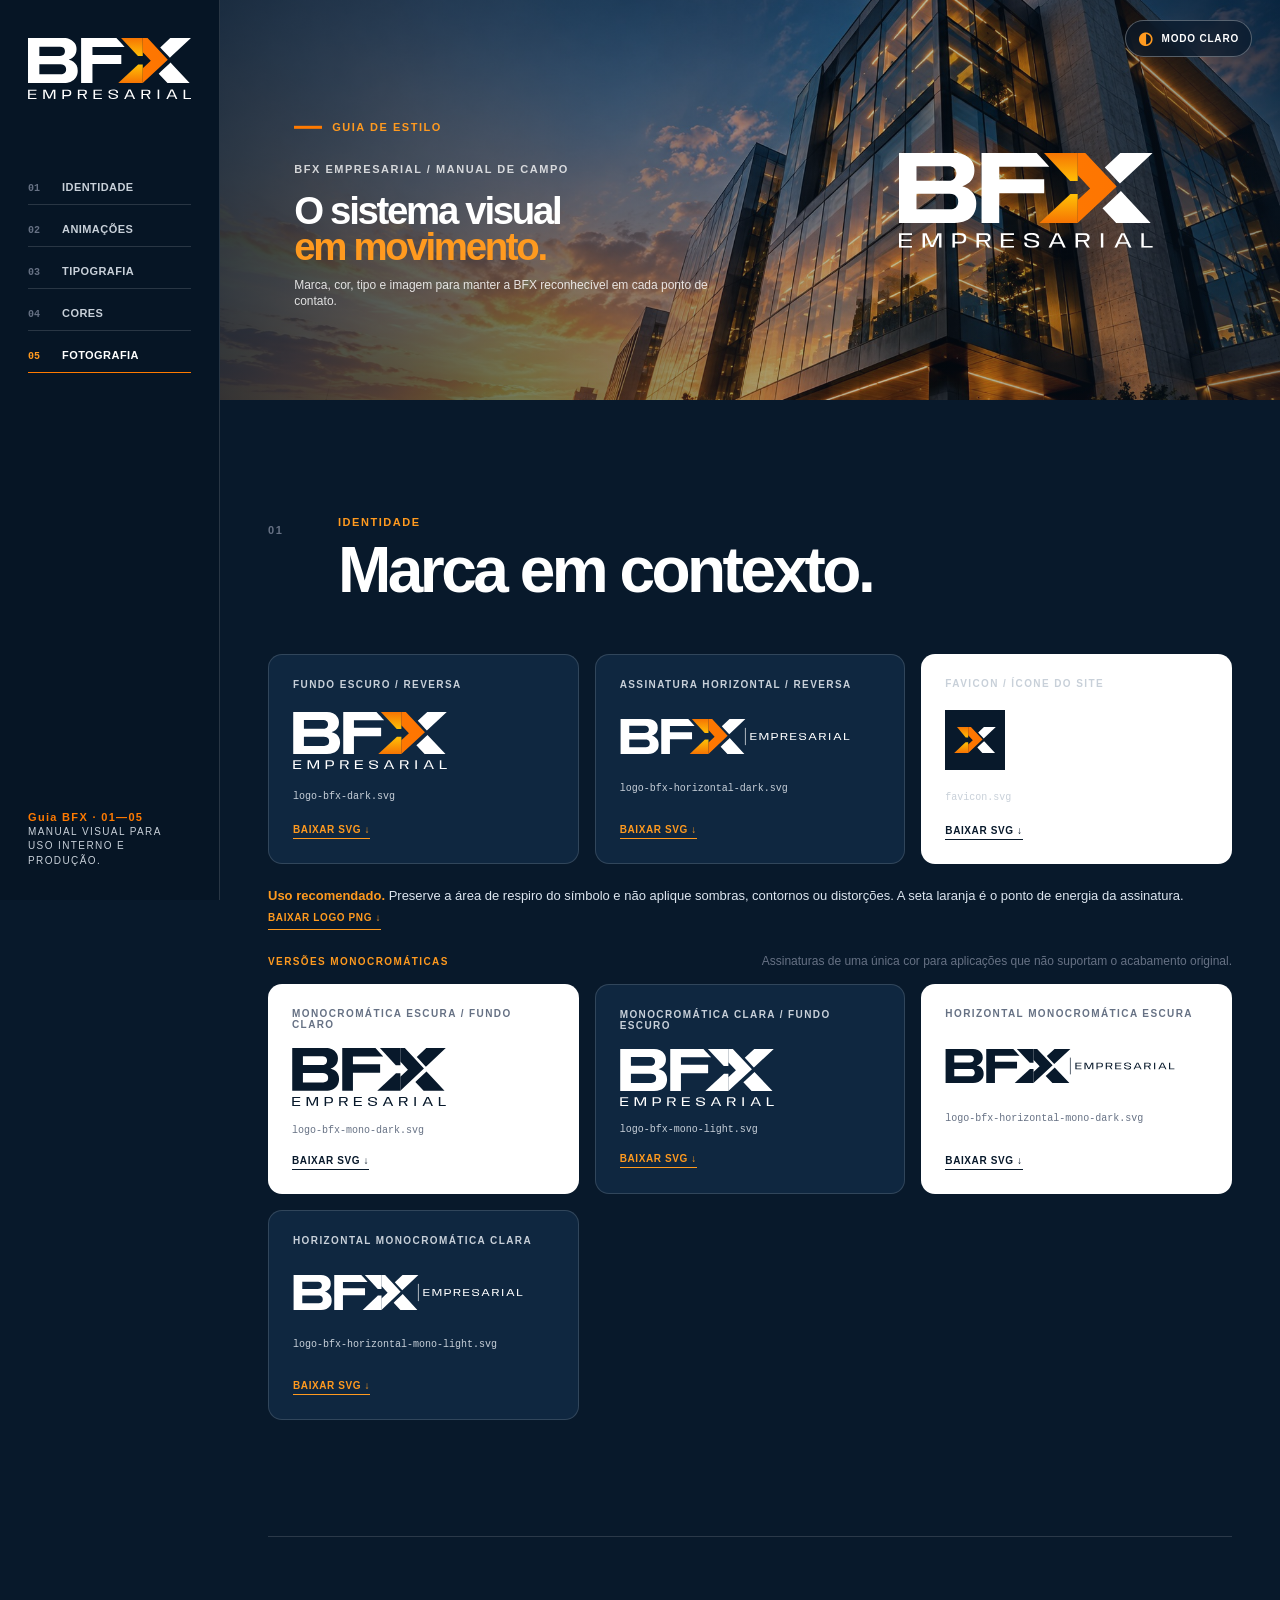
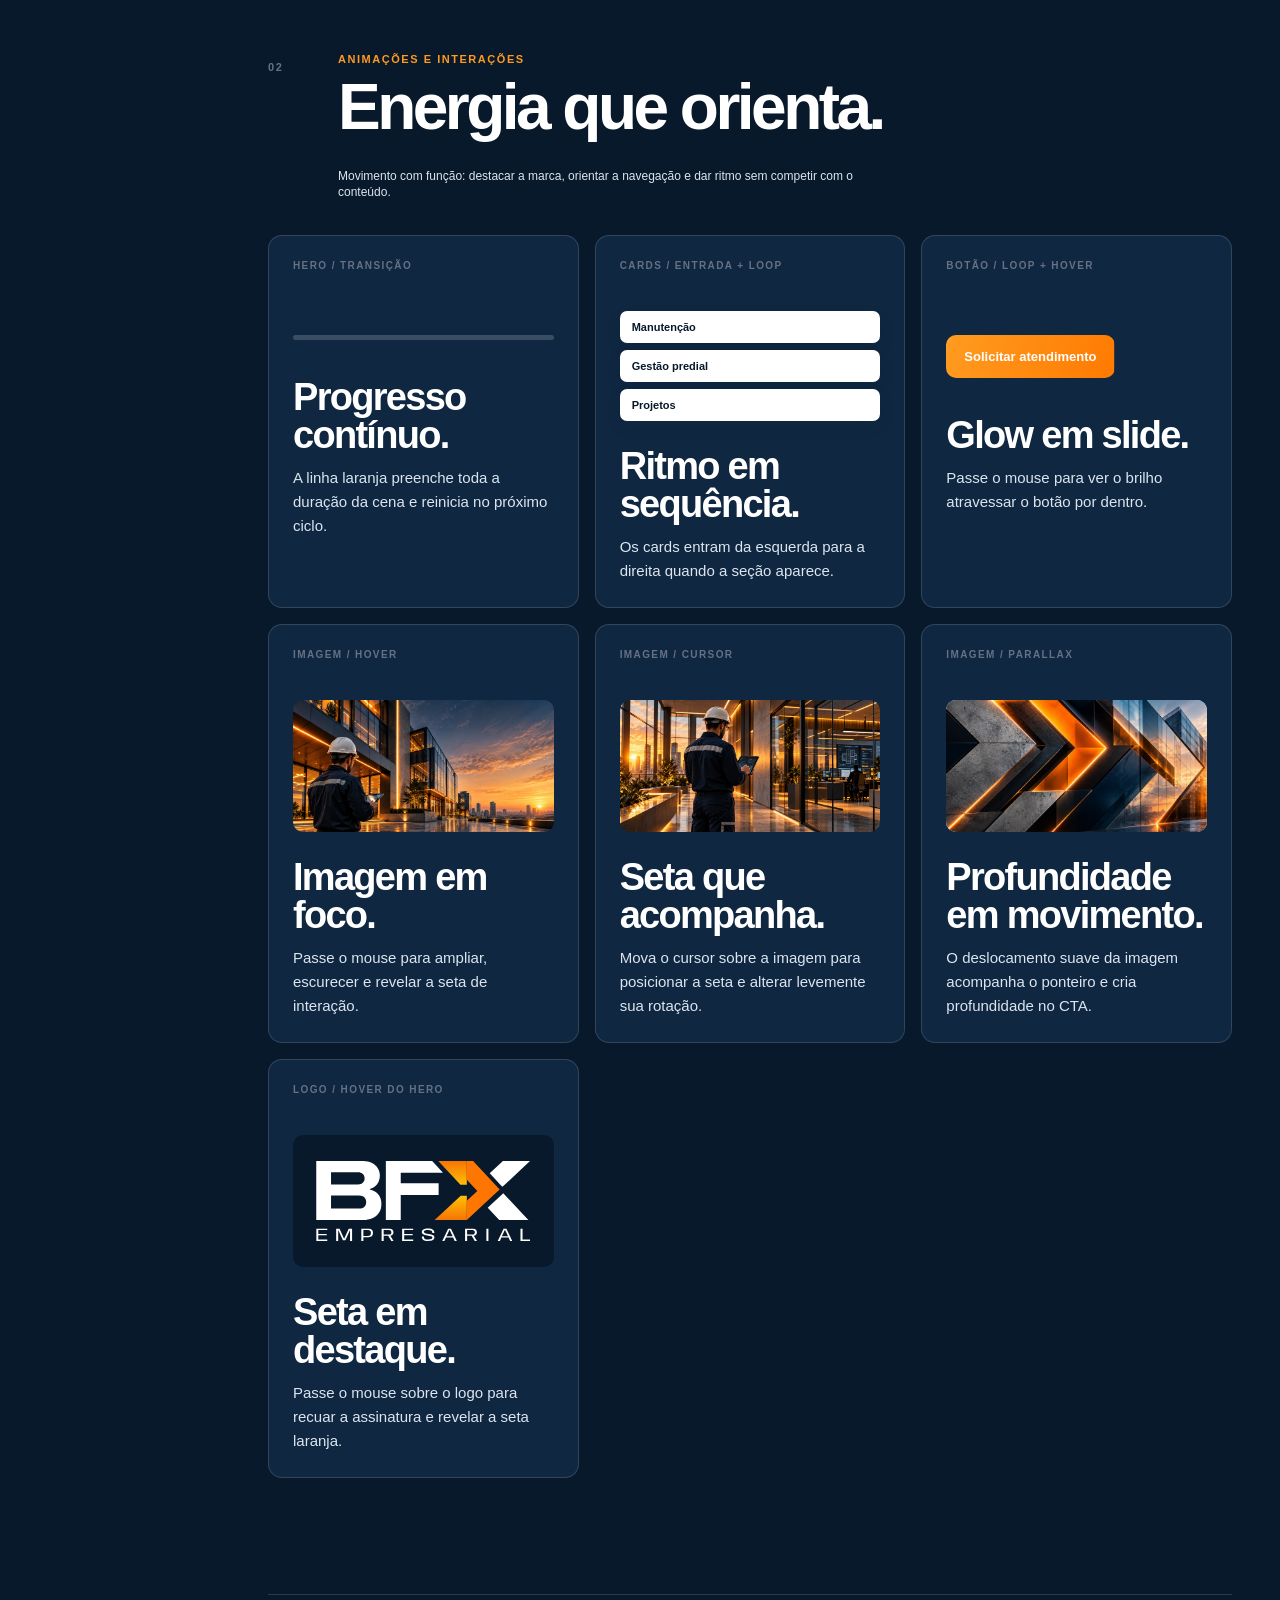
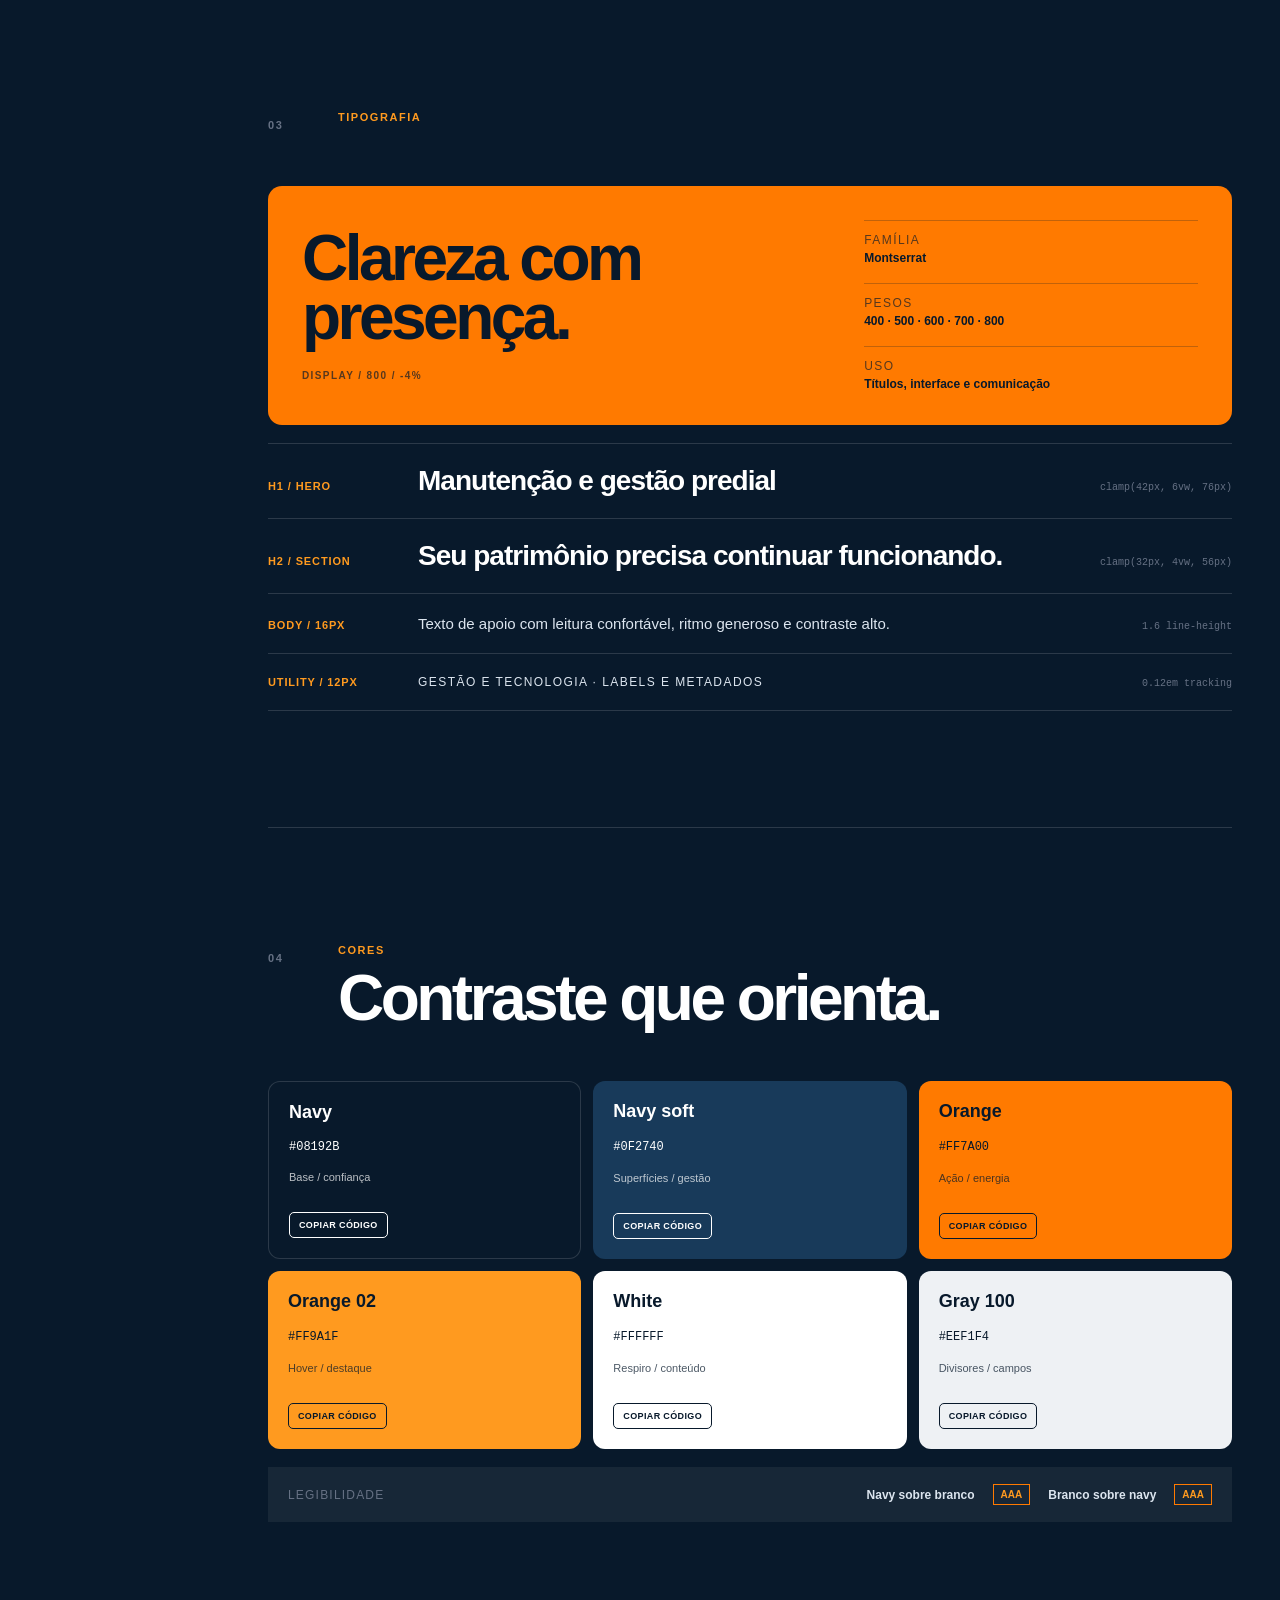
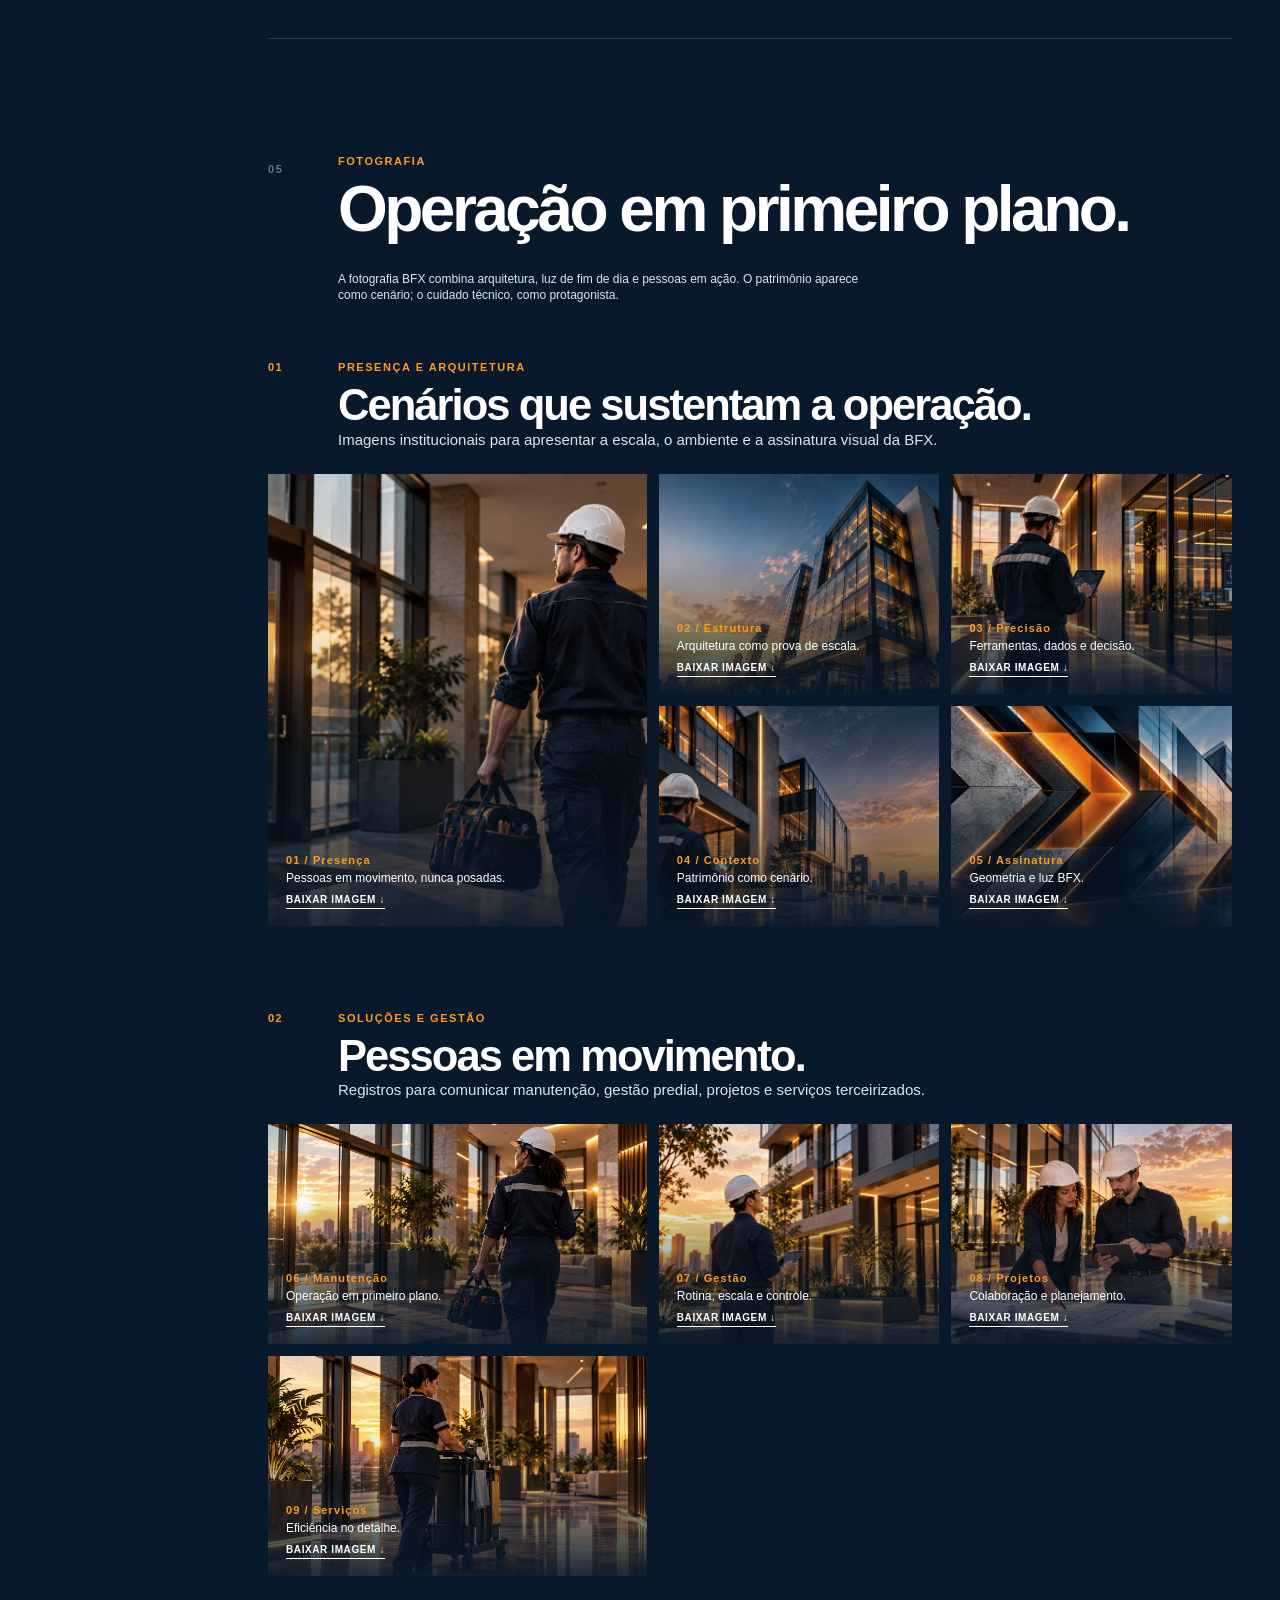
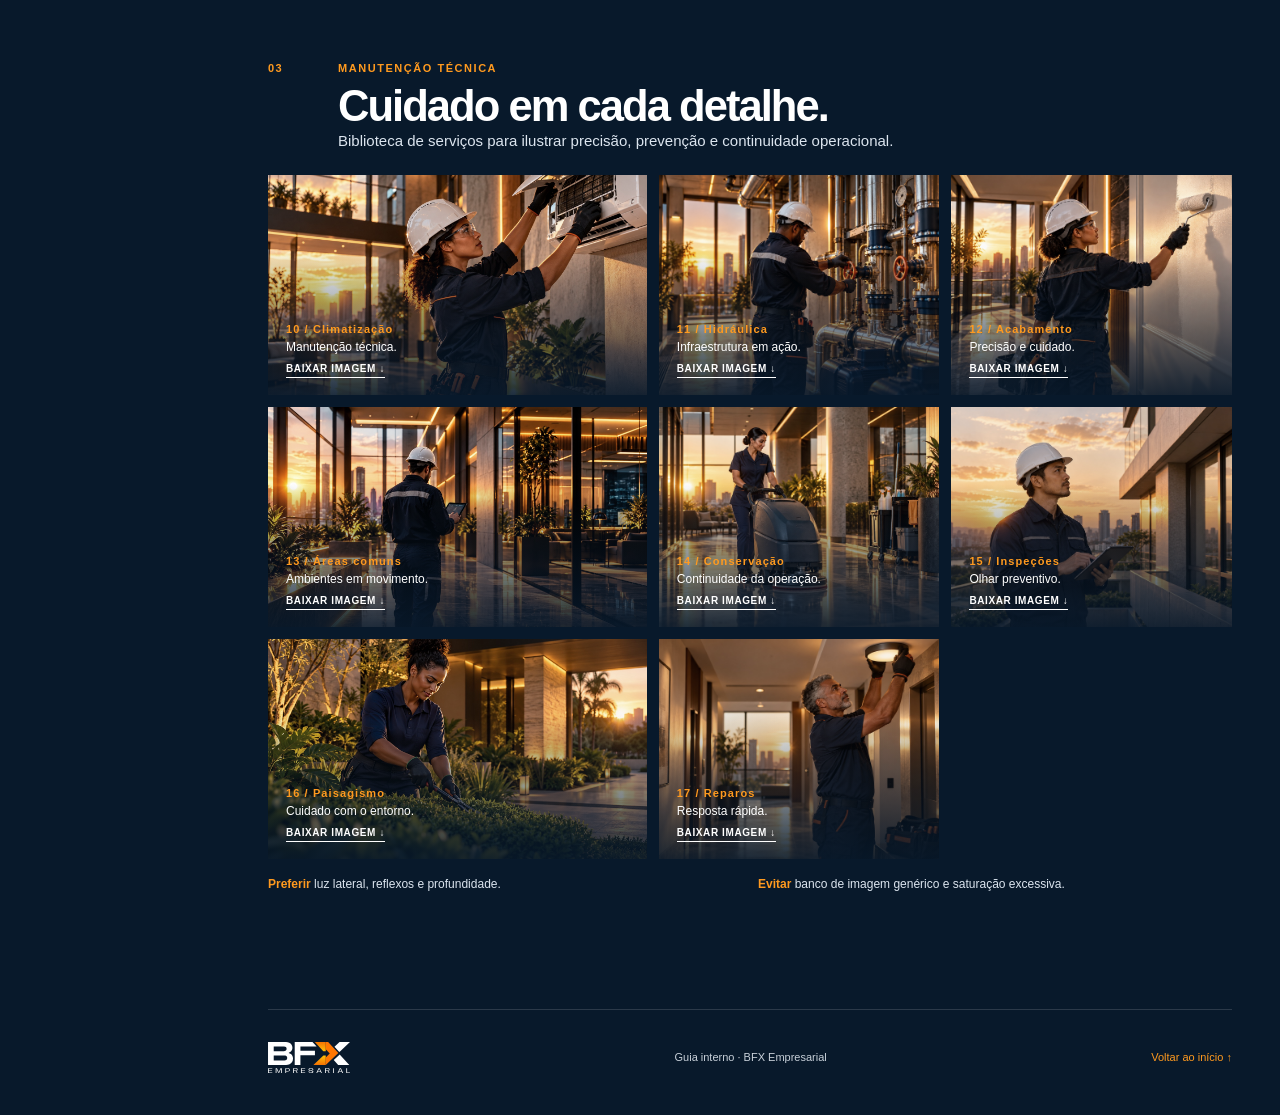
==== commit 842f52cb: "Corrige menu mobile do guia" ====
--- a/style-guide.html
+++ b/style-guide.html
@@ -16,16 +16,20 @@
 <body>
   <main class="guide-shell">
     <aside class="guide-rail" aria-label="Navegação do guia">
-      <a class="rail-brand" href="#topo" aria-label="Voltar ao início do guia">
-        <img src="assets/logo-bfx-dark.svg" data-dark-src="assets/logo-bfx-dark.svg" data-light-src="assets/logo-bfx-light.svg" alt="BFX Empresarial">
-      </a>
-      <nav class="rail-nav" aria-label="Seções">
+      <div class="rail-head">
+        <a class="rail-brand" href="#topo" aria-label="Voltar ao início do guia">
+          <img src="assets/logo-bfx-dark.svg" data-dark-src="assets/logo-bfx-dark.svg" data-light-src="assets/logo-bfx-light.svg" alt="BFX Empresarial">
+        </a>
+        <button class="rail-menu-toggle" type="button" aria-expanded="false" aria-controls="guide-nav"><span aria-hidden="true">☰</span><span>Seções</span></button>
+      </div>
+      <nav class="rail-nav" id="guide-nav" aria-label="Seções">
         <a href="#marca"><span>01</span><strong>Identidade</strong></a>
         <a href="#animacoes"><span>02</span><strong>Animações</strong></a>
         <a href="#tipografia"><span>03</span><strong>Tipografia</strong></a>
         <a href="#cores"><span>04</span><strong>Cores</strong></a>
         <a href="#fotografia"><span>05</span><strong>Fotografia</strong></a>
       </nav>
+      <button class="theme-toggle" type="button" data-theme-toggle aria-pressed="false"><span aria-hidden="true">◐</span><span data-theme-label>Modo claro</span></button>
       <div class="rail-bottom">
         <span class="rail-index">Guia BFX · 01—05</span>
         <span class="rail-line" aria-hidden="true"></span>
@@ -34,7 +38,6 @@
     </aside>
     <div class="guide-content">
       <header class="guide-hero" id="topo">
-        <button class="theme-toggle" type="button" data-theme-toggle aria-pressed="false"><span aria-hidden="true">◐</span><span data-theme-label>Modo claro</span></button>
         <div class="guide-hero-image">
           <img loading="eager" fetchpriority="high" decoding="async" src="assets/optimized/hero-building.jpg" alt="Edifício corporativo BFX ao entardecer">
           <div class="guide-hero-overlay"></div>
--- a/style-guide.css
+++ b/style-guide.css
@@ -19,8 +19,10 @@
 .guide-shell { min-height: 100vh; display: grid; grid-template-columns: 220px minmax(0, 1fr); }
 .guide-rail { position: sticky; z-index: 9; top: 0; display: flex; flex-direction: column; height: 100vh; padding: 38px 28px 32px; background: #061525; border-right: 1px solid var(--line); }
 body[data-theme="light"] .guide-rail { background: #fff; }
+.rail-head { display: block; }
 .rail-brand { width: 104px; }
 .rail-brand img { width: 100%; }
+.rail-menu-toggle { display: none; }
 .rail-nav { display: grid; gap: 8px; margin-top: 72px; }
 .rail-nav a { display: grid; grid-template-columns: 26px 1fr; gap: 8px; align-items: baseline; padding: 10px 0; border-bottom: 1px solid var(--line); color: var(--gray-300); font-size: 11px; transition: color .2s ease, border-color .2s ease; }
 .rail-nav a span { color: var(--gray-500); font: 700 10px ui-monospace, SFMono-Regular, monospace; }
@@ -205,15 +207,20 @@
 body.lightbox-open { overflow: hidden; }
 @media (max-width: 760px) {
   .guide-shell { display: block; }
-  .guide-rail { position: sticky; width: 100%; height: auto; min-height: 76px; flex-direction: row; align-items: center; gap: 18px; padding: 16px 20px; }
-  .rail-brand { flex: 0 0 92px; width: 92px; }
-  .rail-nav { display: flex; flex: 1; min-width: 0; gap: 8px; margin: 0; overflow-x: auto; padding: 2px 100px 4px 0; scrollbar-width: none; }
-  .rail-nav::-webkit-scrollbar { display: none; }
-  .rail-nav a { flex: 0 0 auto; display: flex; gap: 7px; align-items: center; padding: 8px 10px; border: 1px solid var(--line); border-radius: 999px; font-size: 10px; white-space: nowrap; }
+  .guide-rail { position: sticky; width: 100%; height: auto; min-height: 76px; padding: 14px 20px; }
+  .rail-head { display: flex; align-items: center; justify-content: space-between; gap: 18px; }
+  .rail-brand { width: 92px; }
+  .rail-menu-toggle { display: inline-flex; align-items: center; gap: 8px; padding: 9px 12px; border: 1px solid var(--line); border-radius: 999px; background: transparent; color: var(--white); cursor: pointer; font: 700 10px Montserrat, sans-serif; letter-spacing: .08em; text-transform: uppercase; }
+  .rail-menu-toggle span:first-child { color: var(--orange-2); font-size: 16px; line-height: 1; }
+  .rail-menu-toggle:hover, .rail-menu-toggle:focus-visible { border-color: var(--orange-2); }
+  .rail-nav { display: none; }
+  .guide-rail.is-open .rail-nav { display: grid; grid-template-columns: repeat(2, minmax(0, 1fr)); gap: 6px; margin-top: 14px; }
+  .rail-nav a { display: flex; gap: 8px; align-items: center; padding: 10px 8px; border: 1px solid var(--line); border-radius: 8px; font-size: 10px; }
   .rail-nav a strong { letter-spacing: .02em; }
+  .guide-rail.is-open .theme-toggle { display: inline-flex; }
+  .theme-toggle { position: static; display: none; justify-content: center; width: 100%; margin-top: 10px; }
   .rail-bottom { display: none; }
-  .rail-label, .rail-line { display: none; }
-  .rail-index { margin-left: auto; }
+  .rail-label, .rail-line, .rail-index { display: none; }
   .guide-hero, .guide-section, .guide-footer { width: min(100% - 40px, 1120px); }
   .guide-hero { height: 380px; min-height: 380px; }
   .guide-hero-image, .guide-hero-image > img:first-child { height: 380px; min-height: 380px; }
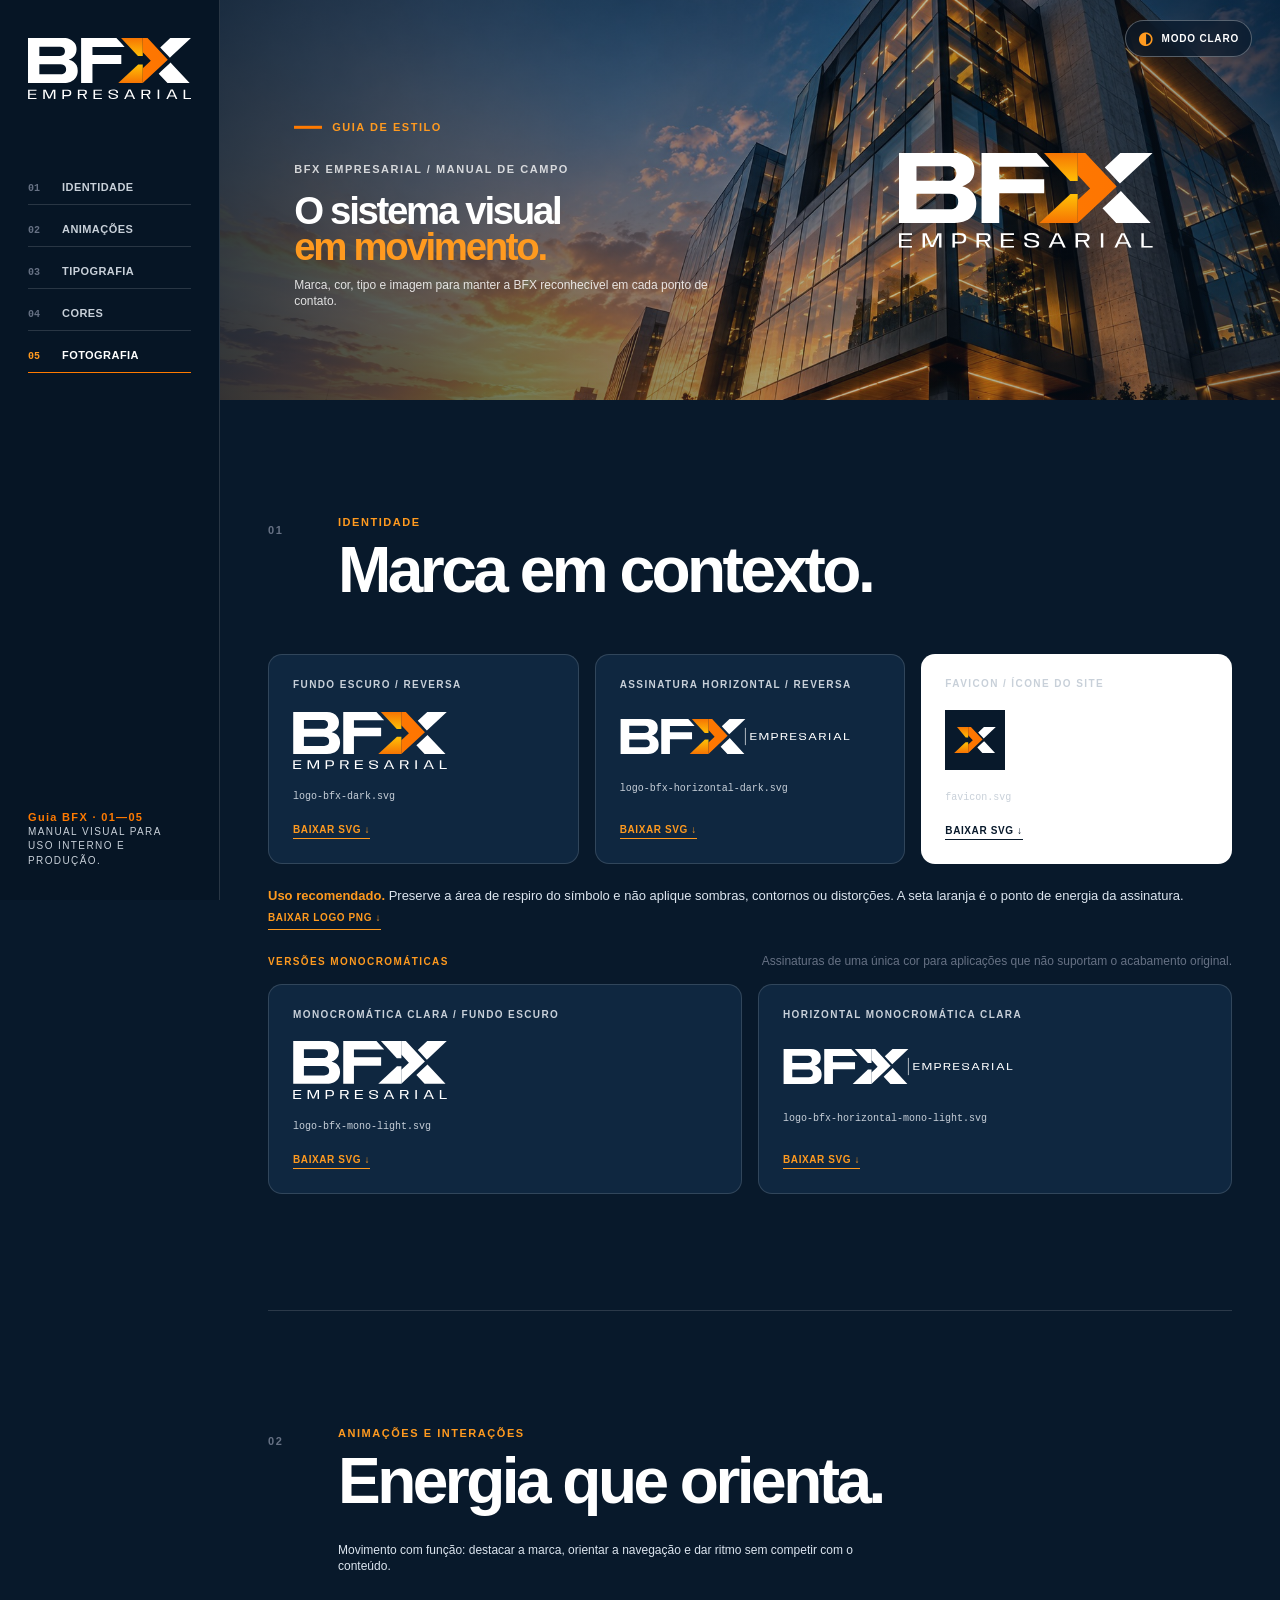
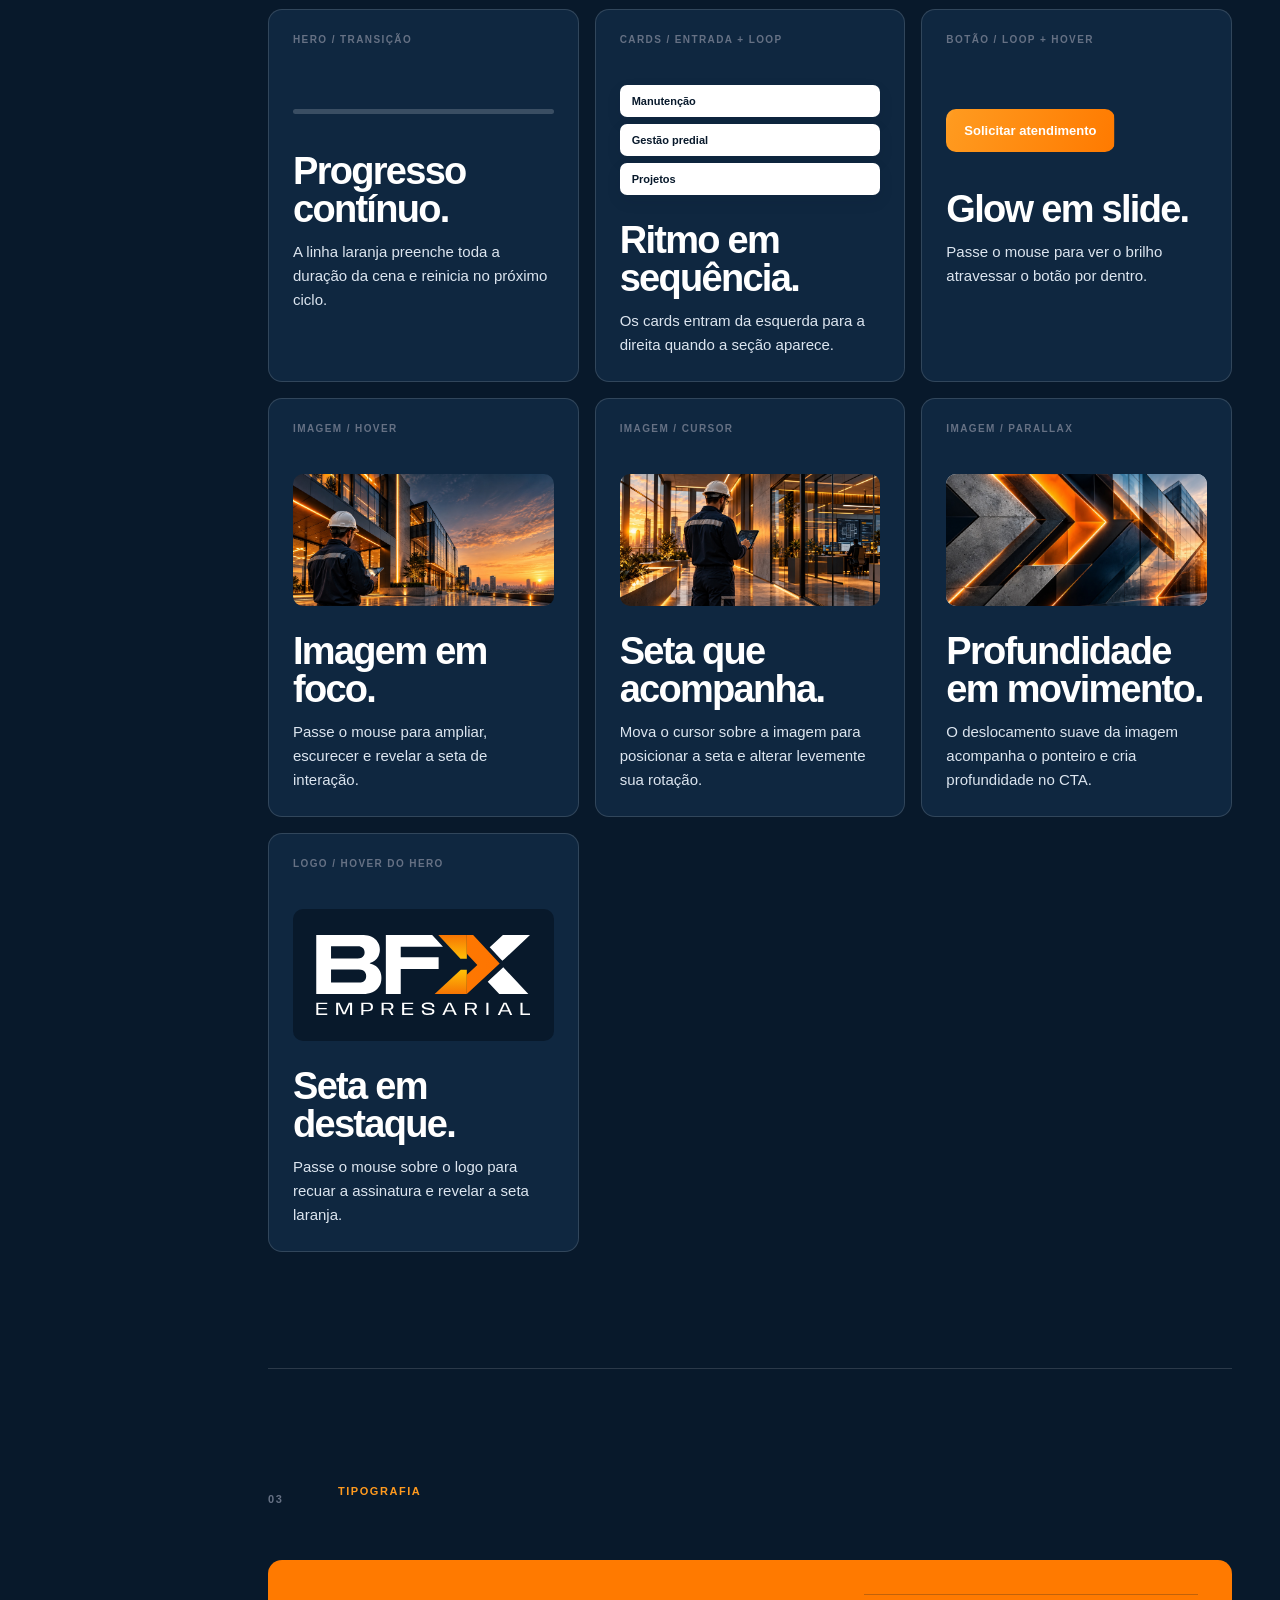
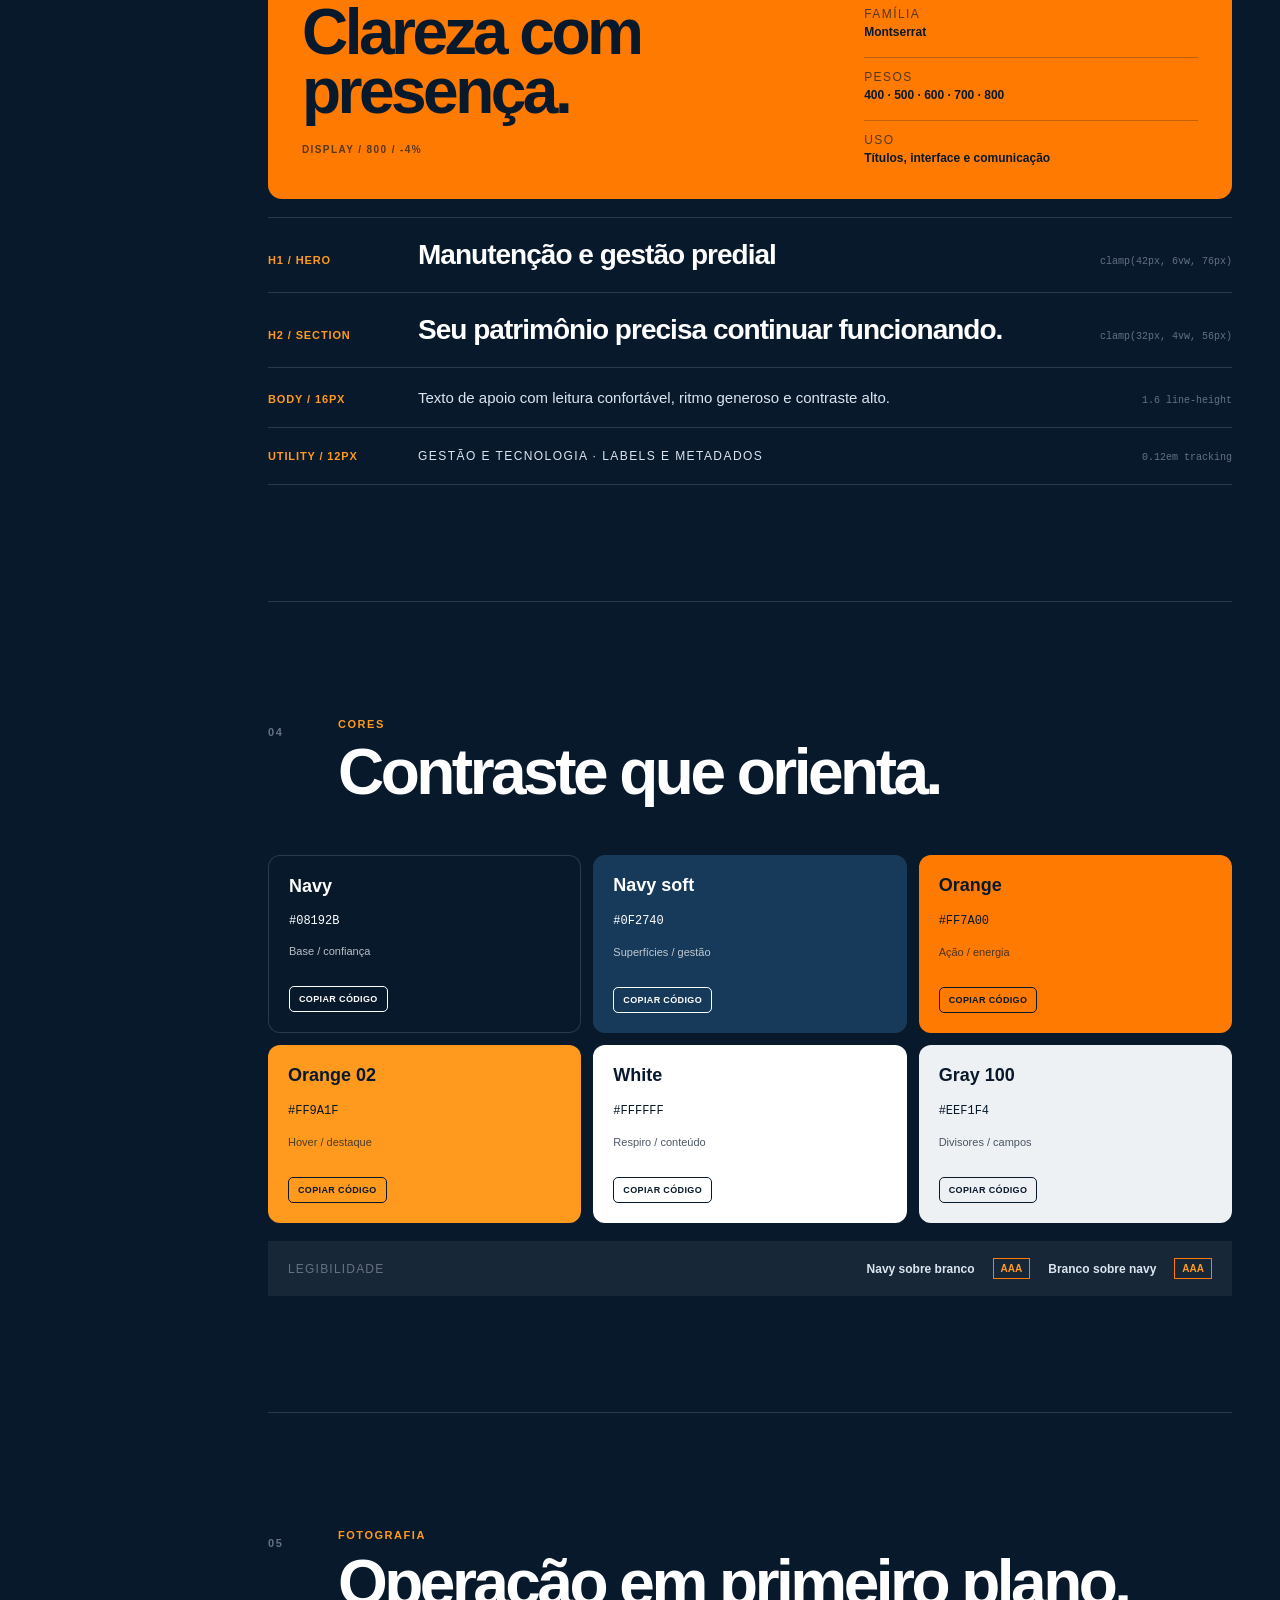
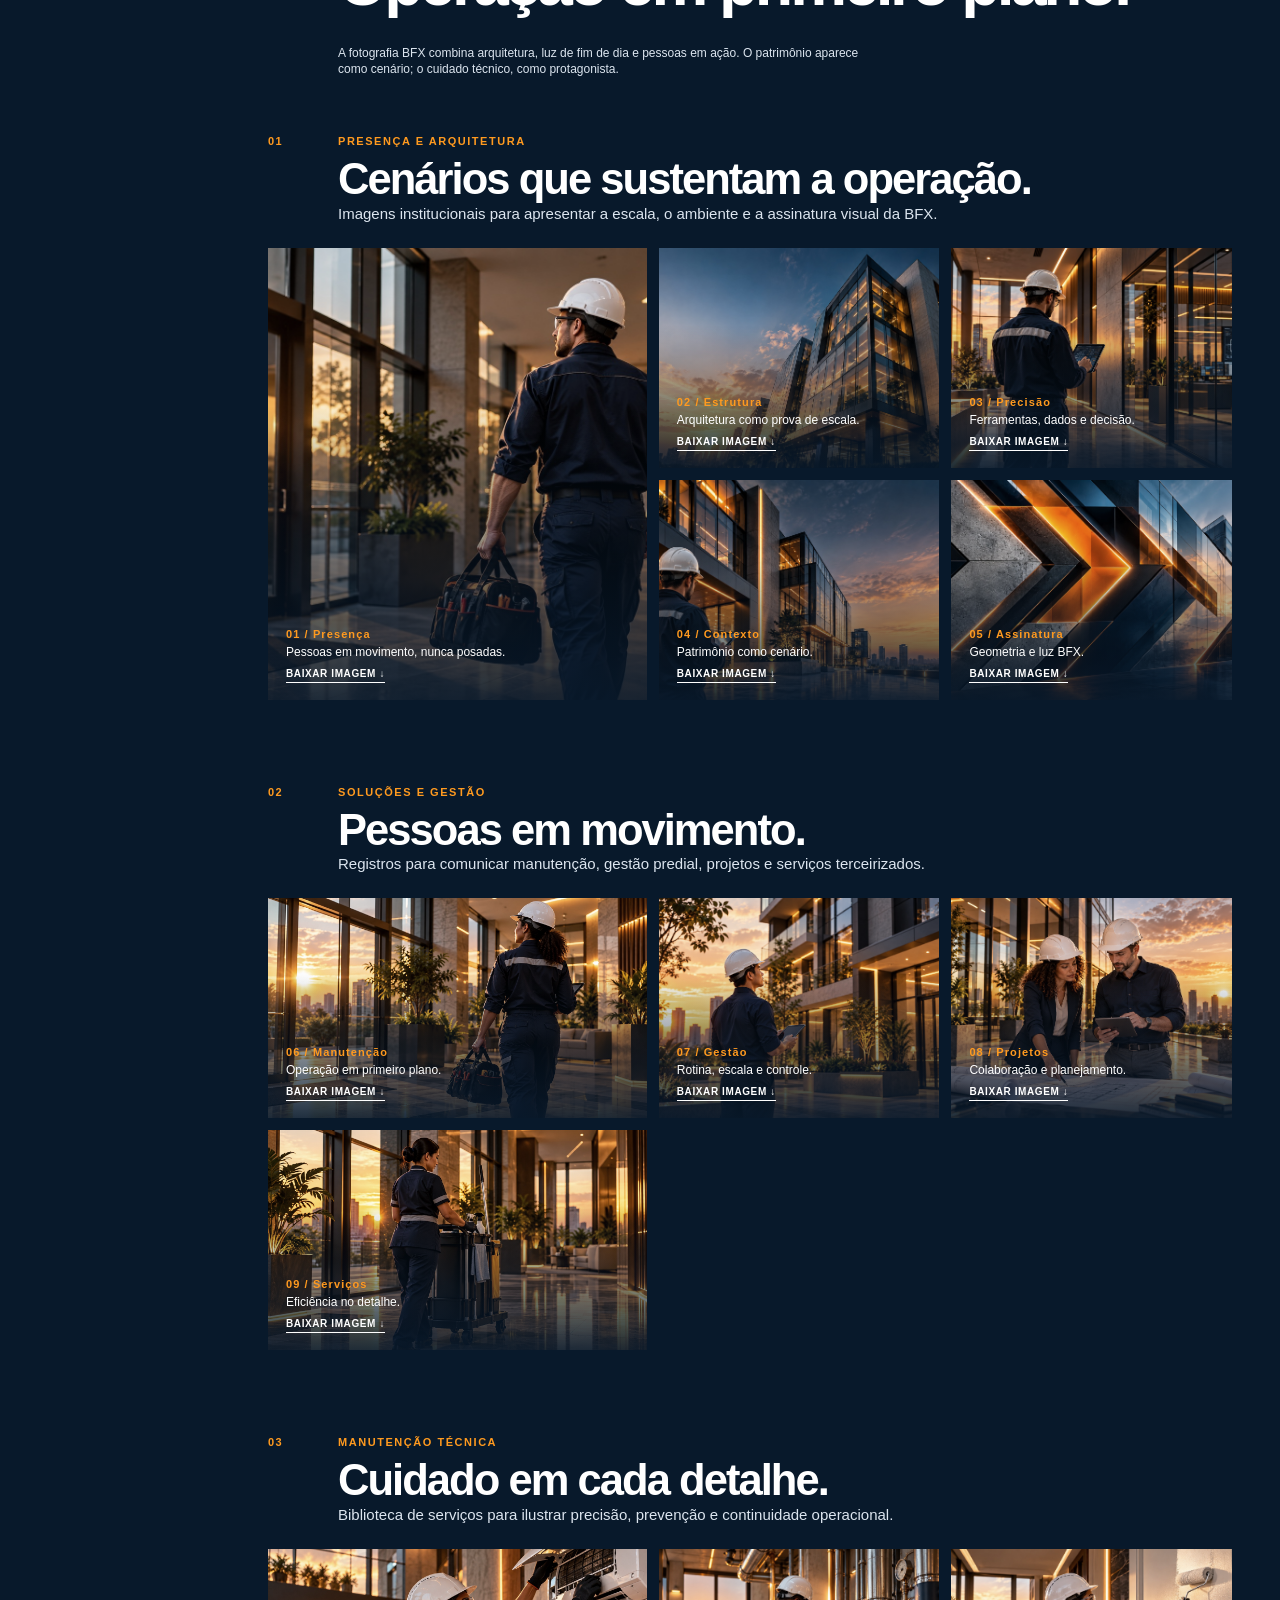
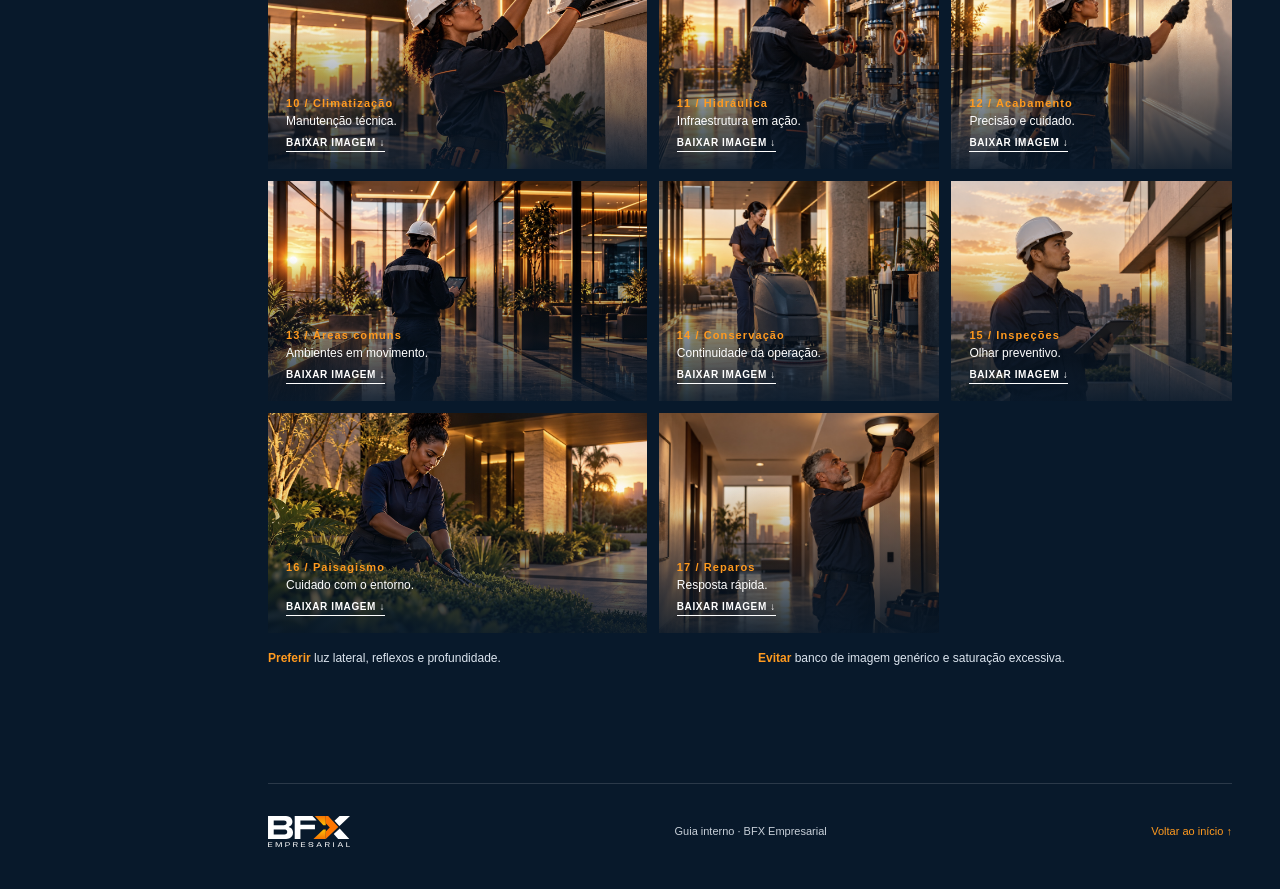
==== commit e027f2f1: "Alterna versões monocromáticas por tema" ====
--- a/style-guide.html
+++ b/style-guide.html
@@ -11,7 +11,7 @@
   <link rel="preconnect" href="https://fonts.googleapis.com">
   <link rel="preconnect" href="https://fonts.gstatic.com" crossorigin>
   <link href="https://fonts.googleapis.com/css2?family=Montserrat:wght@400;500;600;700;800&display=swap" rel="stylesheet">
-  <link rel="stylesheet" href="style-guide.css?v=20260928-mono">
+  <link rel="stylesheet" href="style-guide.css?v=20260928-mono-theme">
 </head>
 <body>
   <main class="guide-shell">
--- a/style-guide.css
+++ b/style-guide.css
@@ -86,13 +86,15 @@
 .logo-card-dark .sample-label { color: var(--gray-300); }
 .asset-download { display: inline-flex; align-items: center; width: fit-content; padding-bottom: 3px; border-bottom: 1px solid currentColor; color: var(--orange-2); font-size: 10px; font-weight: 700; letter-spacing: .06em; text-transform: uppercase; transition: color .2s ease, transform .2s ease; }
 .asset-download:hover, .asset-download:focus-visible { color: var(--white); transform: translateX(3px); }
-.logo-card-light .asset-download { color: var(--navy); }
+.logo-card-light .asset-download { color: #08192b; }
 .logo-card-light .asset-download:hover, .logo-card-light .asset-download:focus-visible { color: var(--orange); }
 .logo-variants-heading { display: flex; align-items: baseline; justify-content: space-between; gap: 20px; margin: 24px 0 16px; }
 .logo-variants-heading .sample-label { color: var(--orange-2); }
 .logo-variants-heading p { margin: 0; color: var(--gray-500); font-size: 12px; }
-.logo-card-mono { display: flex !important; }
-.logo-grid-mono { margin-top: 0; }
+.logo-card-mono { display: none !important; }
+body[data-theme="light"] .logo-card-mono.logo-card-light,
+body[data-theme="dark"] .logo-card-mono.logo-card-dark { display: flex !important; }
+.logo-grid-mono { grid-template-columns: repeat(2, minmax(0, 1fr)); margin-top: 0; }
 .usage-note { margin-top: 22px; color: var(--ink); font-size: 13px; line-height: 1.6; }
 .usage-note strong { color: var(--orange-2); }
 .type-specimen { display: grid; grid-template-columns: 1.6fr 1fr; gap: 28px; padding: 34px; background: var(--orange); color: #08192b; border-radius: 14px; }
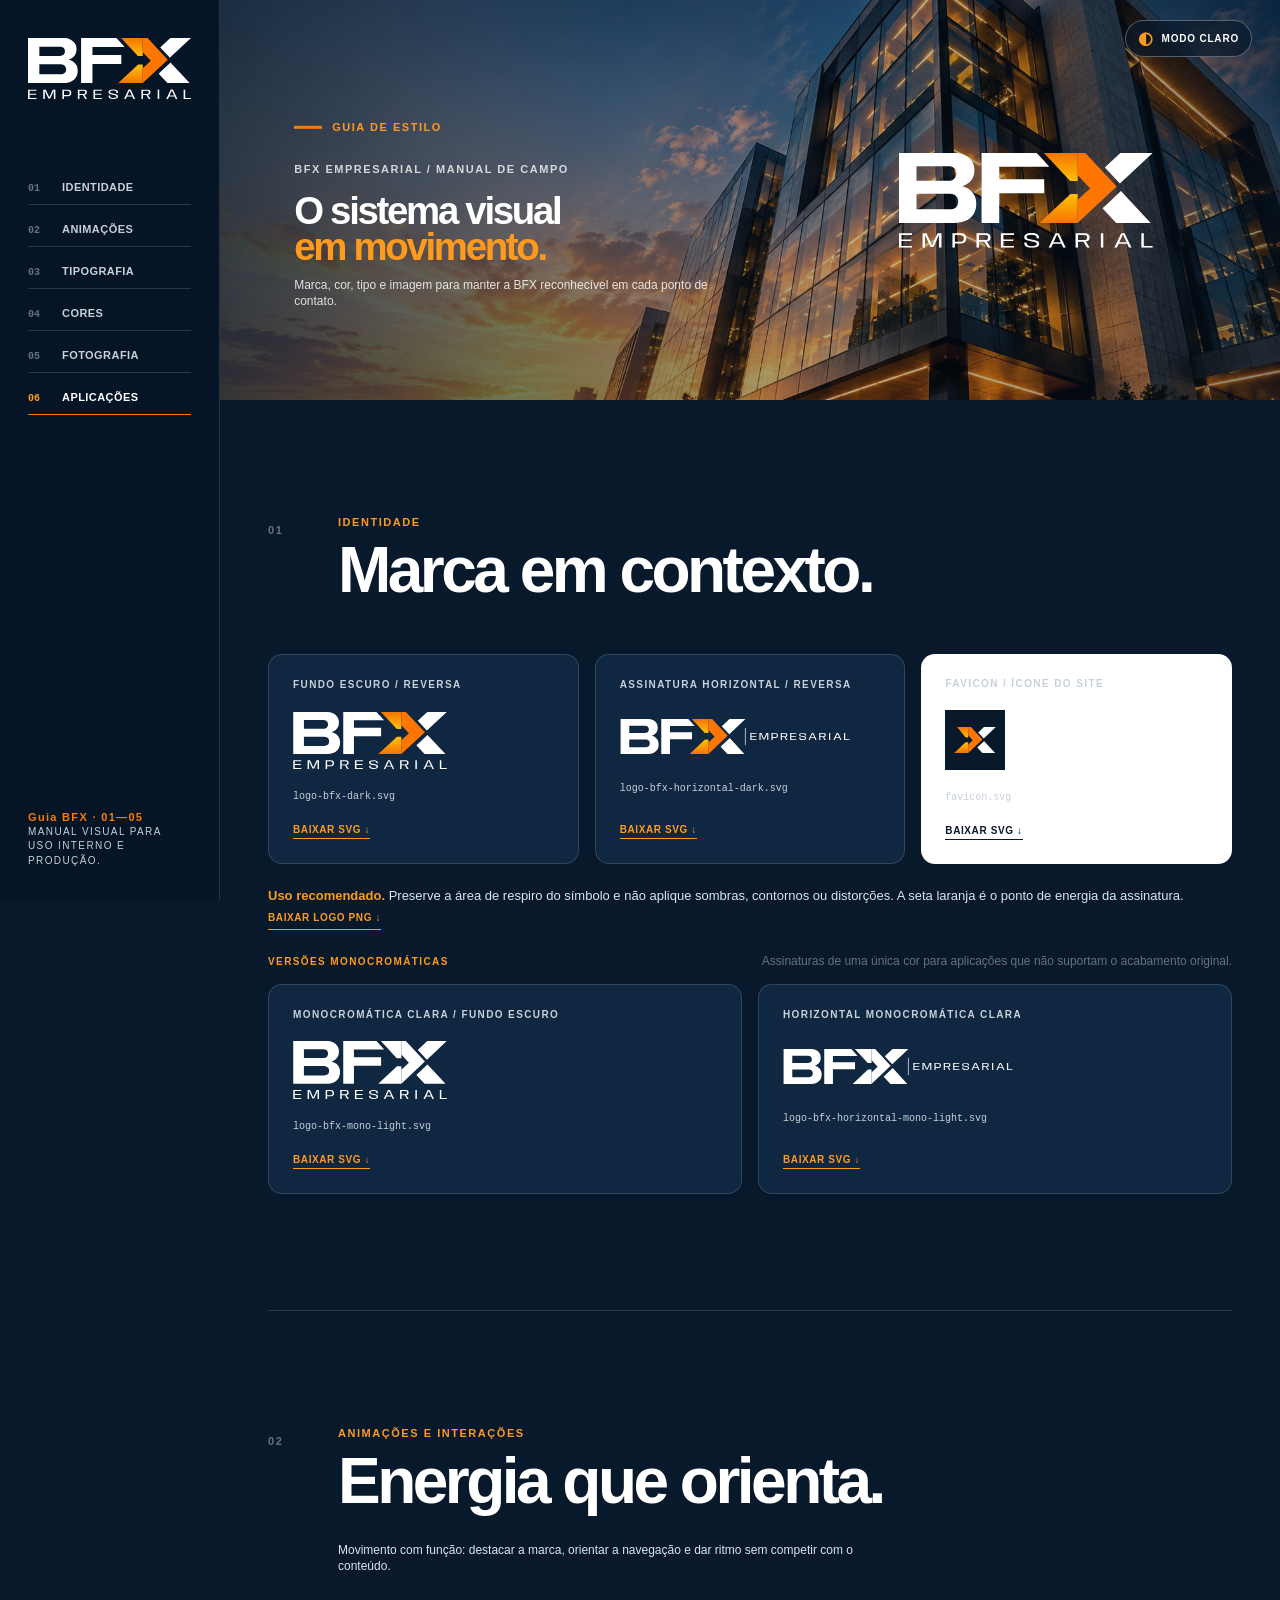
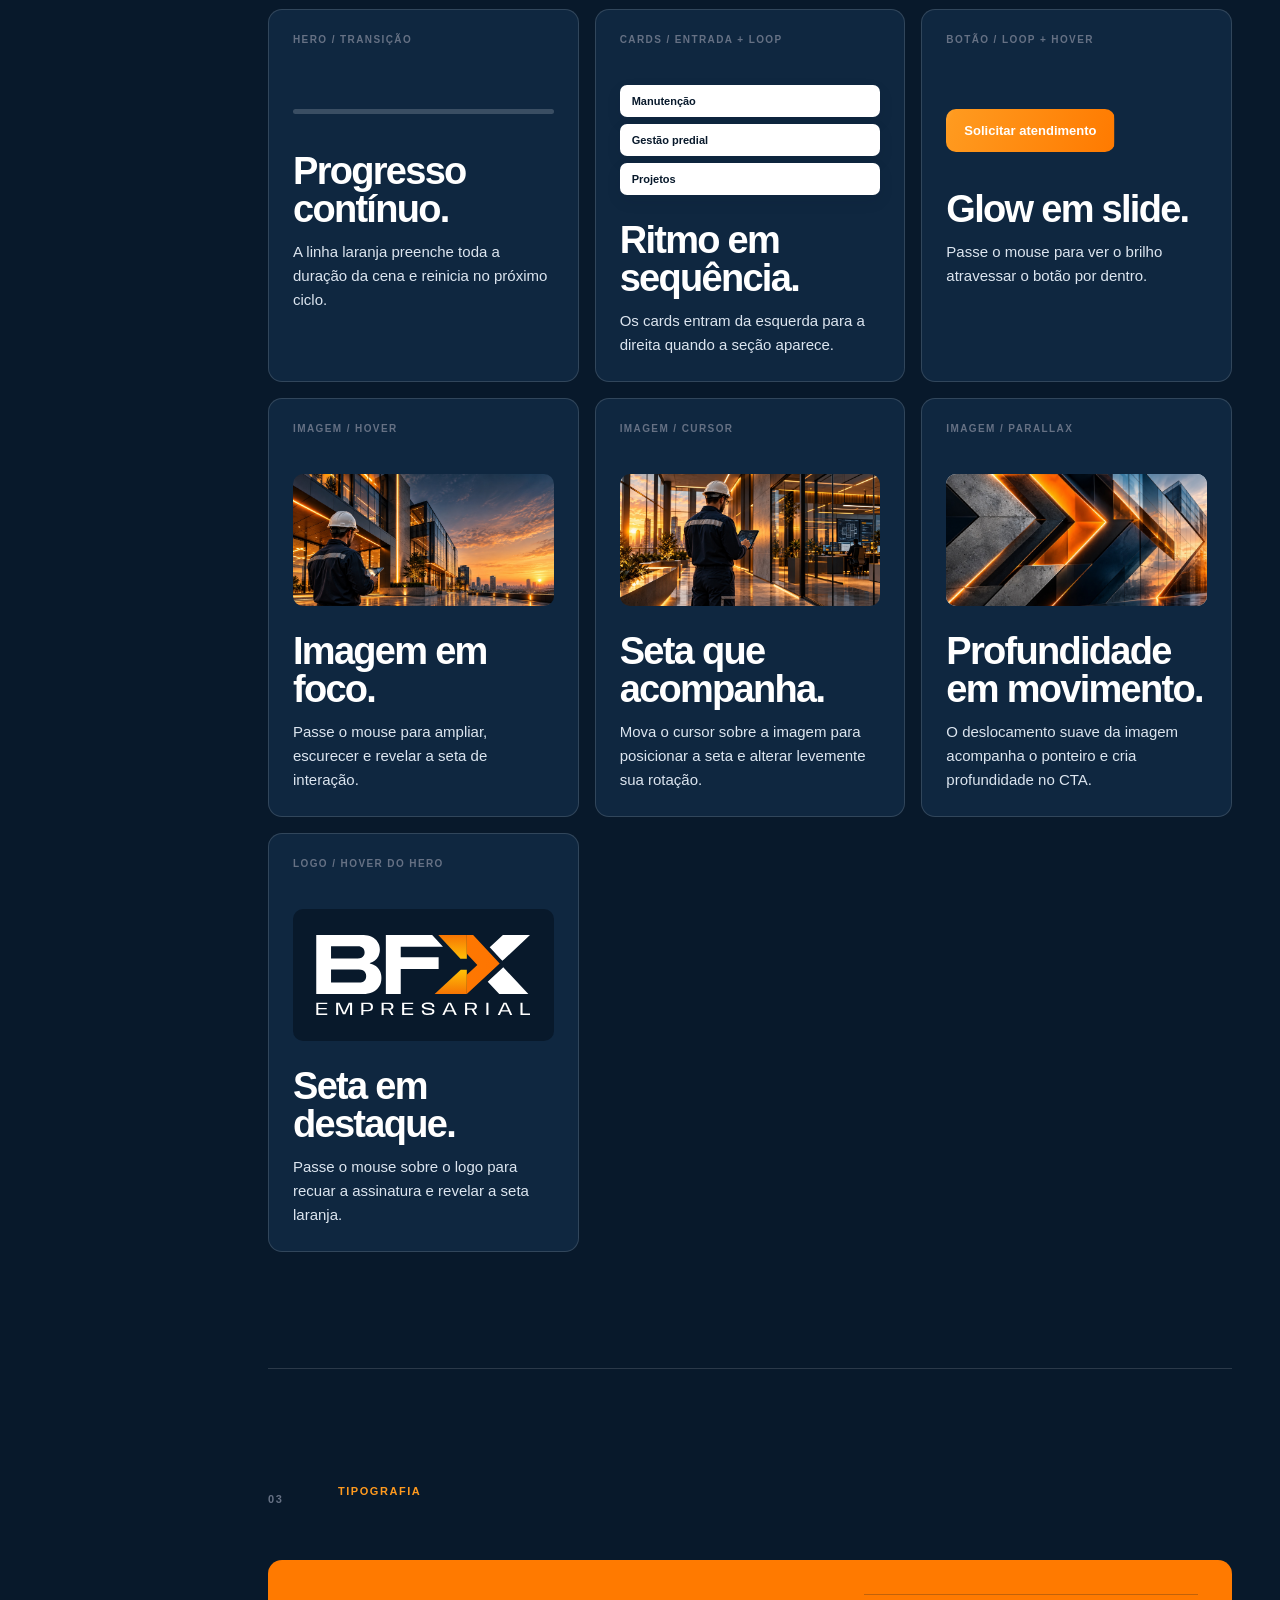
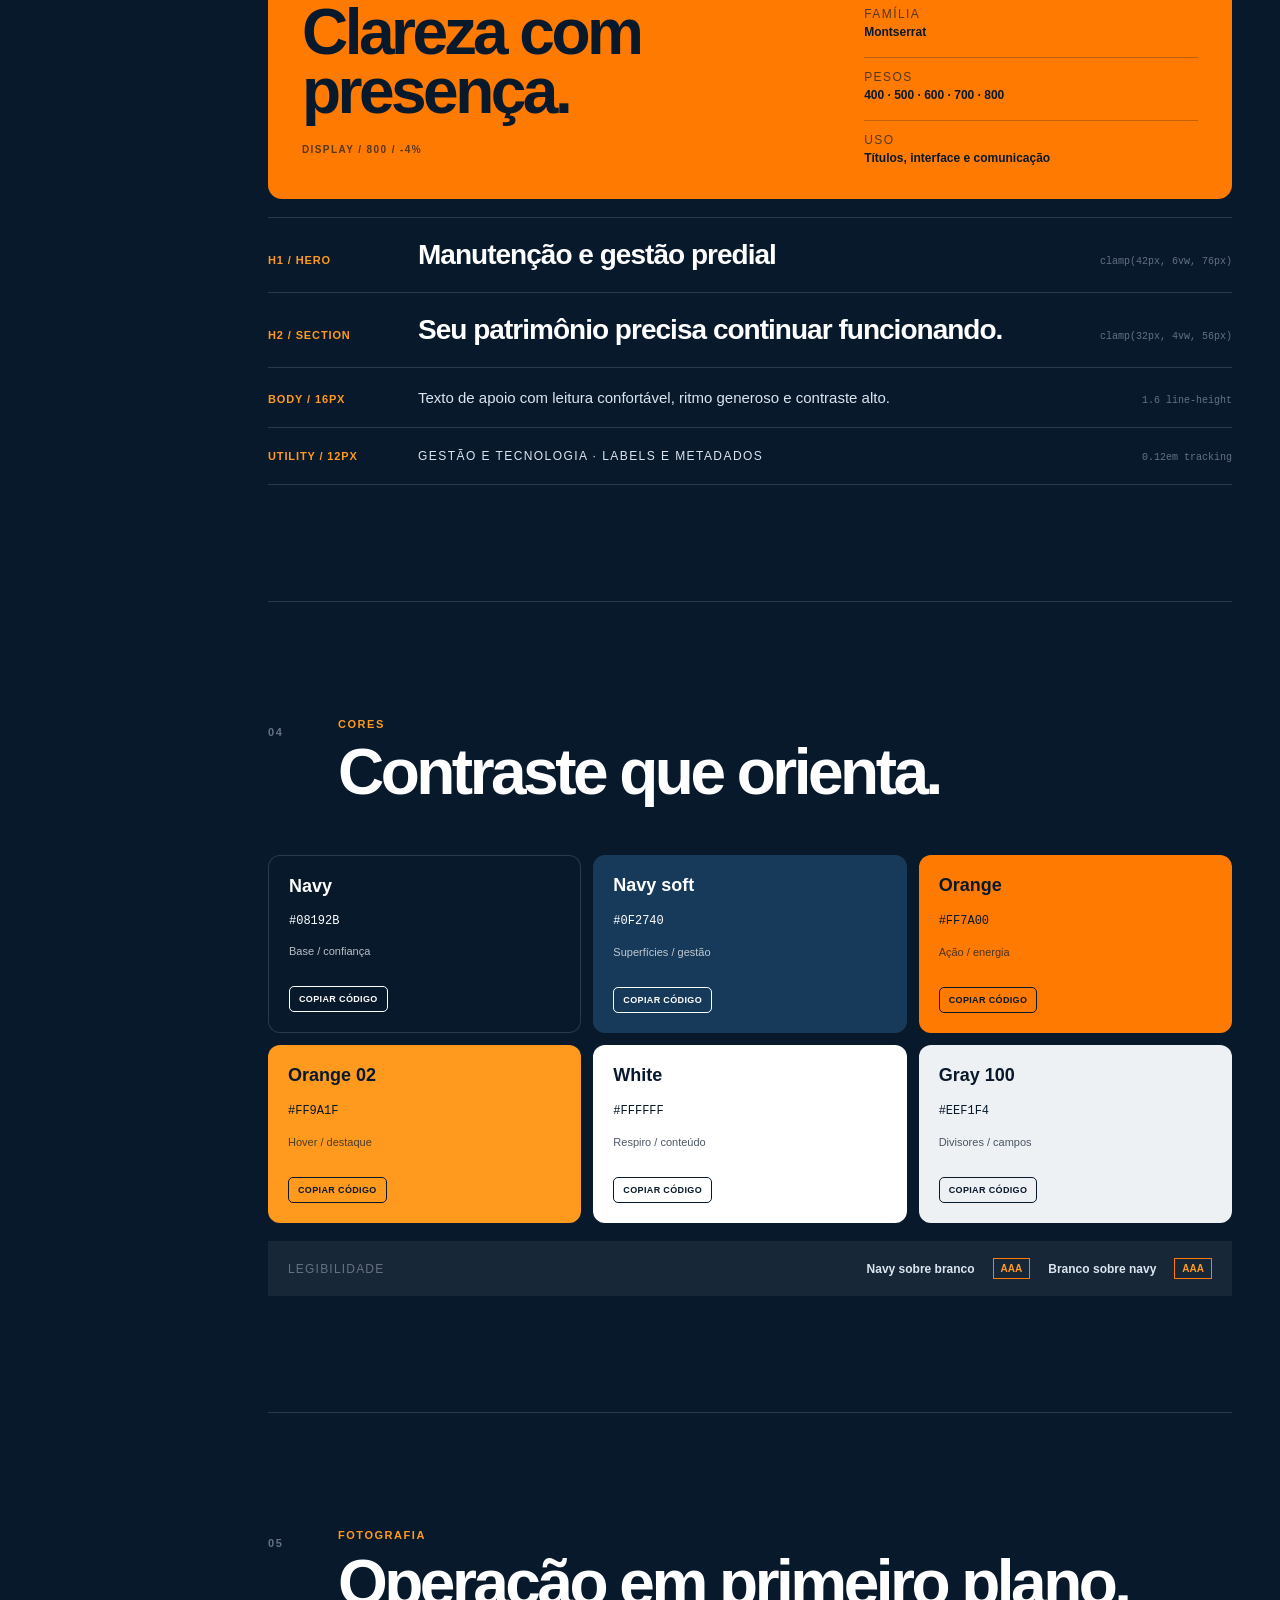
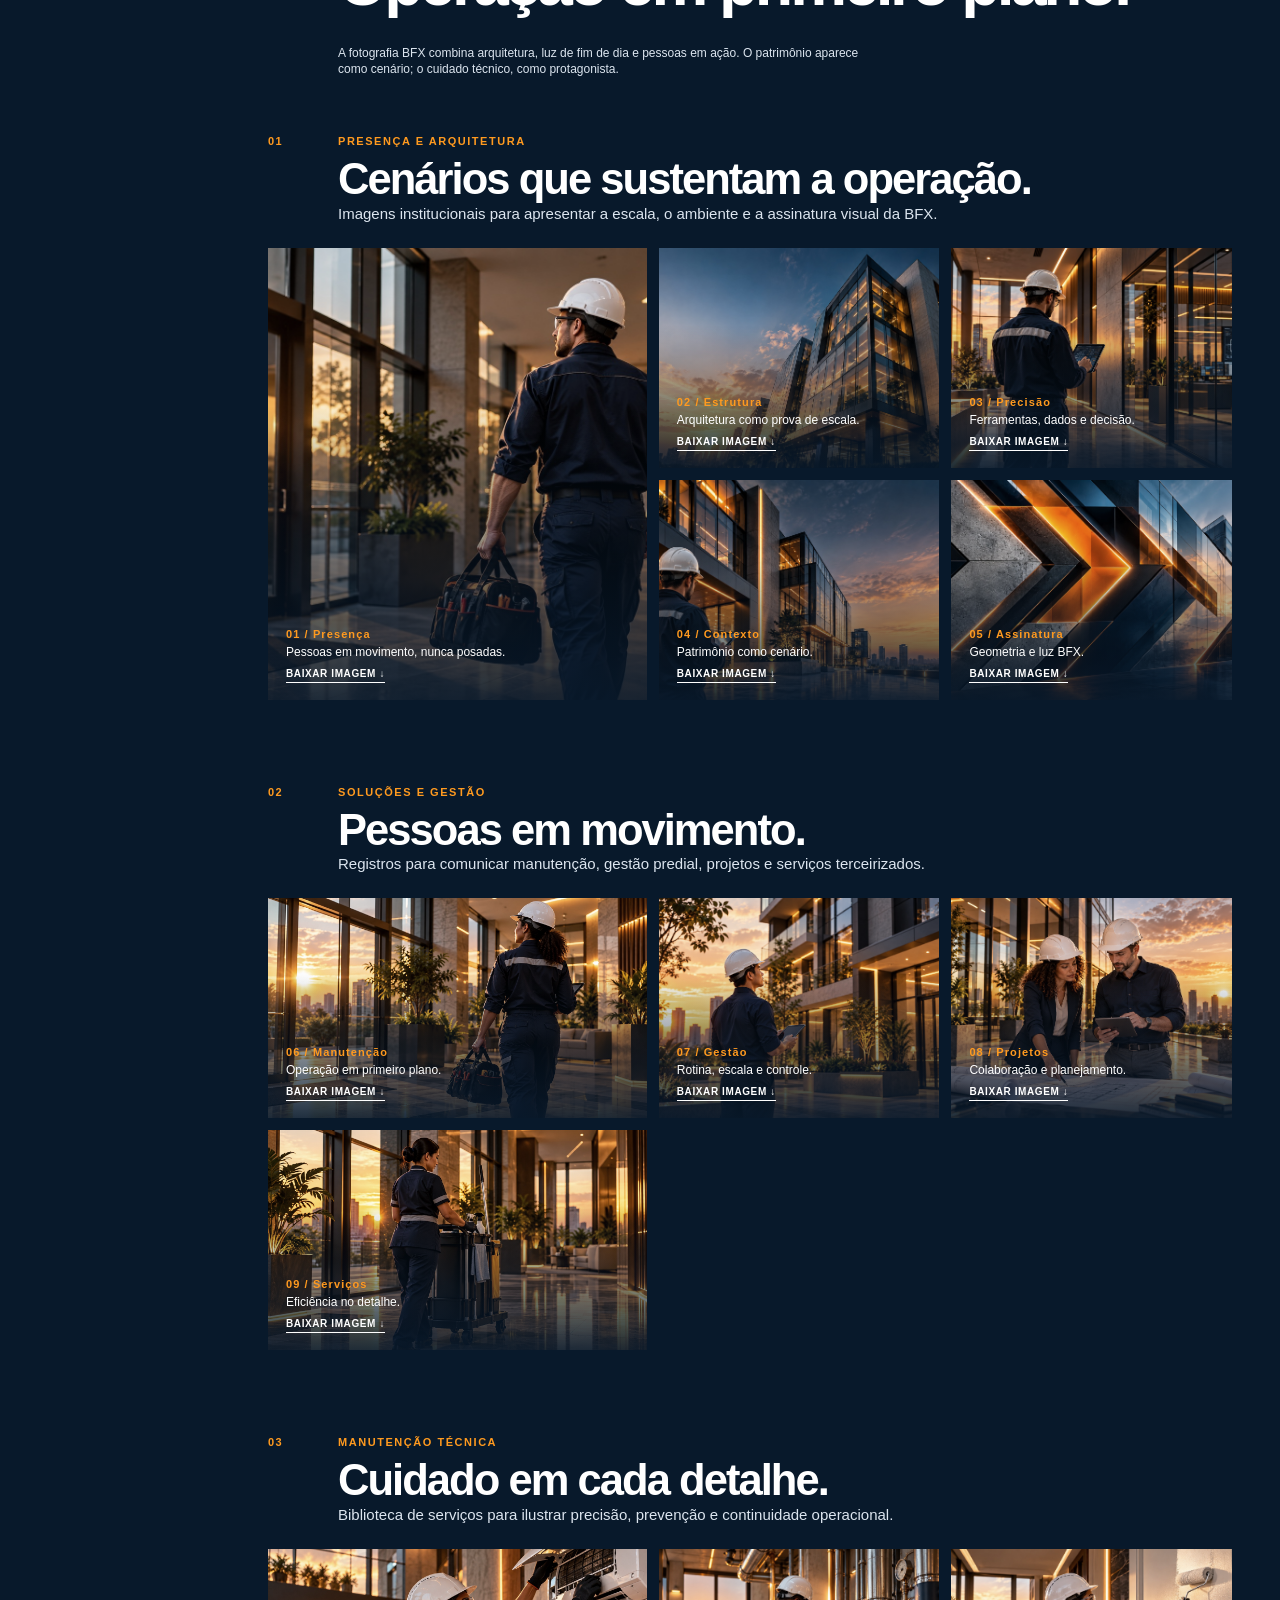
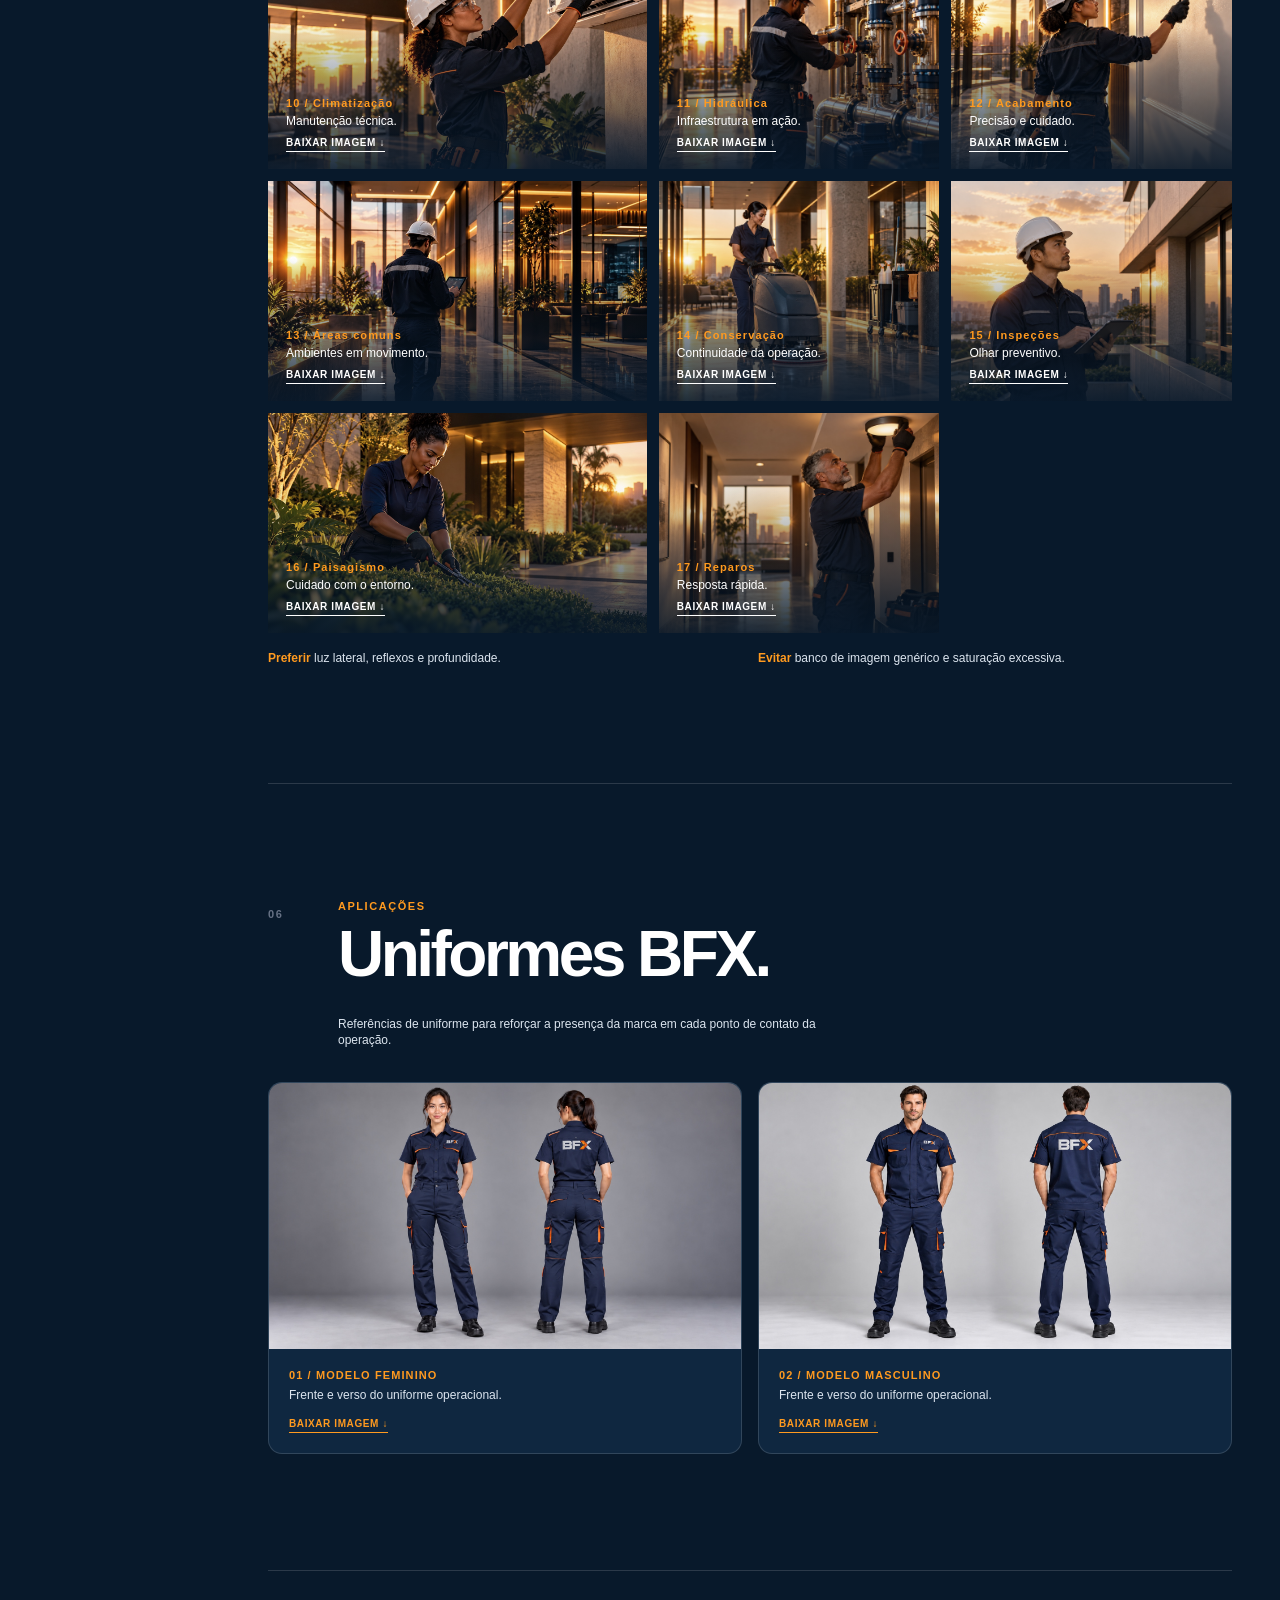
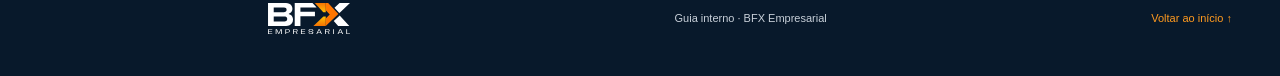
==== commit 4639a9b0: "Adiciona seção de aplicações com uniformes" ====
--- a/style-guide.html
+++ b/style-guide.html
@@ -11,7 +11,7 @@
   <link rel="preconnect" href="https://fonts.googleapis.com">
   <link rel="preconnect" href="https://fonts.gstatic.com" crossorigin>
   <link href="https://fonts.googleapis.com/css2?family=Montserrat:wght@400;500;600;700;800&display=swap" rel="stylesheet">
-  <link rel="stylesheet" href="style-guide.css?v=20260928-mono-theme">
+  <link rel="stylesheet" href="style-guide.css?v=20260928-applications">
 </head>
 <body>
   <main class="guide-shell">
@@ -28,6 +28,7 @@
         <a href="#tipografia"><span>03</span><strong>Tipografia</strong></a>
         <a href="#cores"><span>04</span><strong>Cores</strong></a>
         <a href="#fotografia"><span>05</span><strong>Fotografia</strong></a>
+        <a href="#aplicacoes"><span>06</span><strong>Aplicações</strong></a>
       </nav>
       <button class="theme-toggle" type="button" data-theme-toggle aria-pressed="false"><span aria-hidden="true">◐</span><span data-theme-label>Modo claro</span></button>
       <div class="rail-bottom">
@@ -263,6 +264,24 @@
         <div class="photo-rules"><span><b>Preferir</b> luz lateral, reflexos e profundidade.</span><span><b>Evitar</b> banco de imagem genérico e saturação excessiva.</span></div>
       </section>
 
+      <section class="guide-section applications-section" id="aplicacoes">
+        <div class="section-heading">
+          <span class="section-number">06</span>
+          <div><p class="section-label">Aplicações</p><h2>Uniformes BFX.</h2></div>
+        </div>
+        <p class="section-intro">Referências de uniforme para reforçar a presença da marca em cada ponto de contato da operação.</p>
+        <div class="application-grid">
+          <figure class="application-card">
+            <img loading="lazy" decoding="async" src="assets/optimized/aplicacoes/uniformes-01.jpg" alt="Uniforme BFX feminino mostrado de frente e de costas">
+            <figcaption><strong>01 / Modelo feminino</strong><span>Frente e verso do uniforme operacional.</span><a class="asset-download" href="assets/optimized/aplicacoes/uniformes-01.jpg" download>Baixar imagem ↓</a></figcaption>
+          </figure>
+          <figure class="application-card">
+            <img loading="lazy" decoding="async" src="assets/optimized/aplicacoes/uniformes-02.jpg" alt="Uniforme BFX masculino mostrado de frente e de costas">
+            <figcaption><strong>02 / Modelo masculino</strong><span>Frente e verso do uniforme operacional.</span><a class="asset-download" href="assets/optimized/aplicacoes/uniformes-02.jpg" download>Baixar imagem ↓</a></figcaption>
+          </figure>
+        </div>
+      </section>
+
       <footer class="guide-footer"><img loading="lazy" decoding="async" class="theme-logo" src="assets/logo-bfx-dark.svg" data-dark-src="assets/logo-bfx-dark.svg" data-light-src="assets/logo-bfx-light.svg" alt="BFX Empresarial"><span>Guia interno · BFX Empresarial</span><a href="#topo">Voltar ao início ↑</a></footer>
     </div>
   </main>
--- a/style-guide.css
+++ b/style-guide.css
@@ -189,6 +189,14 @@
 .photo-photo figcaption .asset-download:hover, .photo-photo figcaption .asset-download:focus-visible { color: var(--orange-2); }
 .photo-rules { display: grid; grid-template-columns: 1fr 1fr; gap: 16px; margin-top: 16px; color: var(--ink); font-size: 12px; line-height: 1.5; }
 .photo-rules b { color: var(--orange-2); }
+.application-grid { display: grid; grid-template-columns: repeat(2, minmax(0, 1fr)); gap: 16px; }
+.application-card { margin: 0; overflow: hidden; border: 1px solid var(--line); border-radius: 14px; background: var(--navy-soft); }
+.application-card img { width: 100%; aspect-ratio: 16 / 9; object-fit: cover; transition: transform .5s ease, filter .5s ease; }
+.application-card:hover img { transform: scale(1.025); filter: saturate(1.05); }
+.application-card figcaption { display: grid; gap: 6px; padding: 20px; }
+.application-card figcaption strong { color: var(--orange-2); font-size: 11px; letter-spacing: .1em; text-transform: uppercase; }
+.application-card figcaption span { color: var(--ink); font-size: 12px; line-height: 1.45; }
+.application-card .asset-download { margin-top: 8px; color: var(--orange-2); }
 .guide-footer { display: flex; align-items: center; justify-content: space-between; gap: 20px; padding: 32px 0 42px; color: var(--gray-300); font-size: 11px; }
 .guide-footer img { width: 82px; }
 .guide-footer a { color: var(--orange-2); }
@@ -251,6 +259,7 @@
   .section-intro { margin: -12px 0 28px; }
   .photo-group { margin-top: 48px; }
   .photo-group + .photo-group { margin-top: 62px; }
+  .application-grid { grid-template-columns: 1fr; }
   .photo-grid { grid-template-columns: 1fr 1fr; grid-auto-rows: 190px; }
   .photo-large { grid-row: span 1; grid-column: span 2; }
   .photo-rules span + span { margin-top: 12px; }
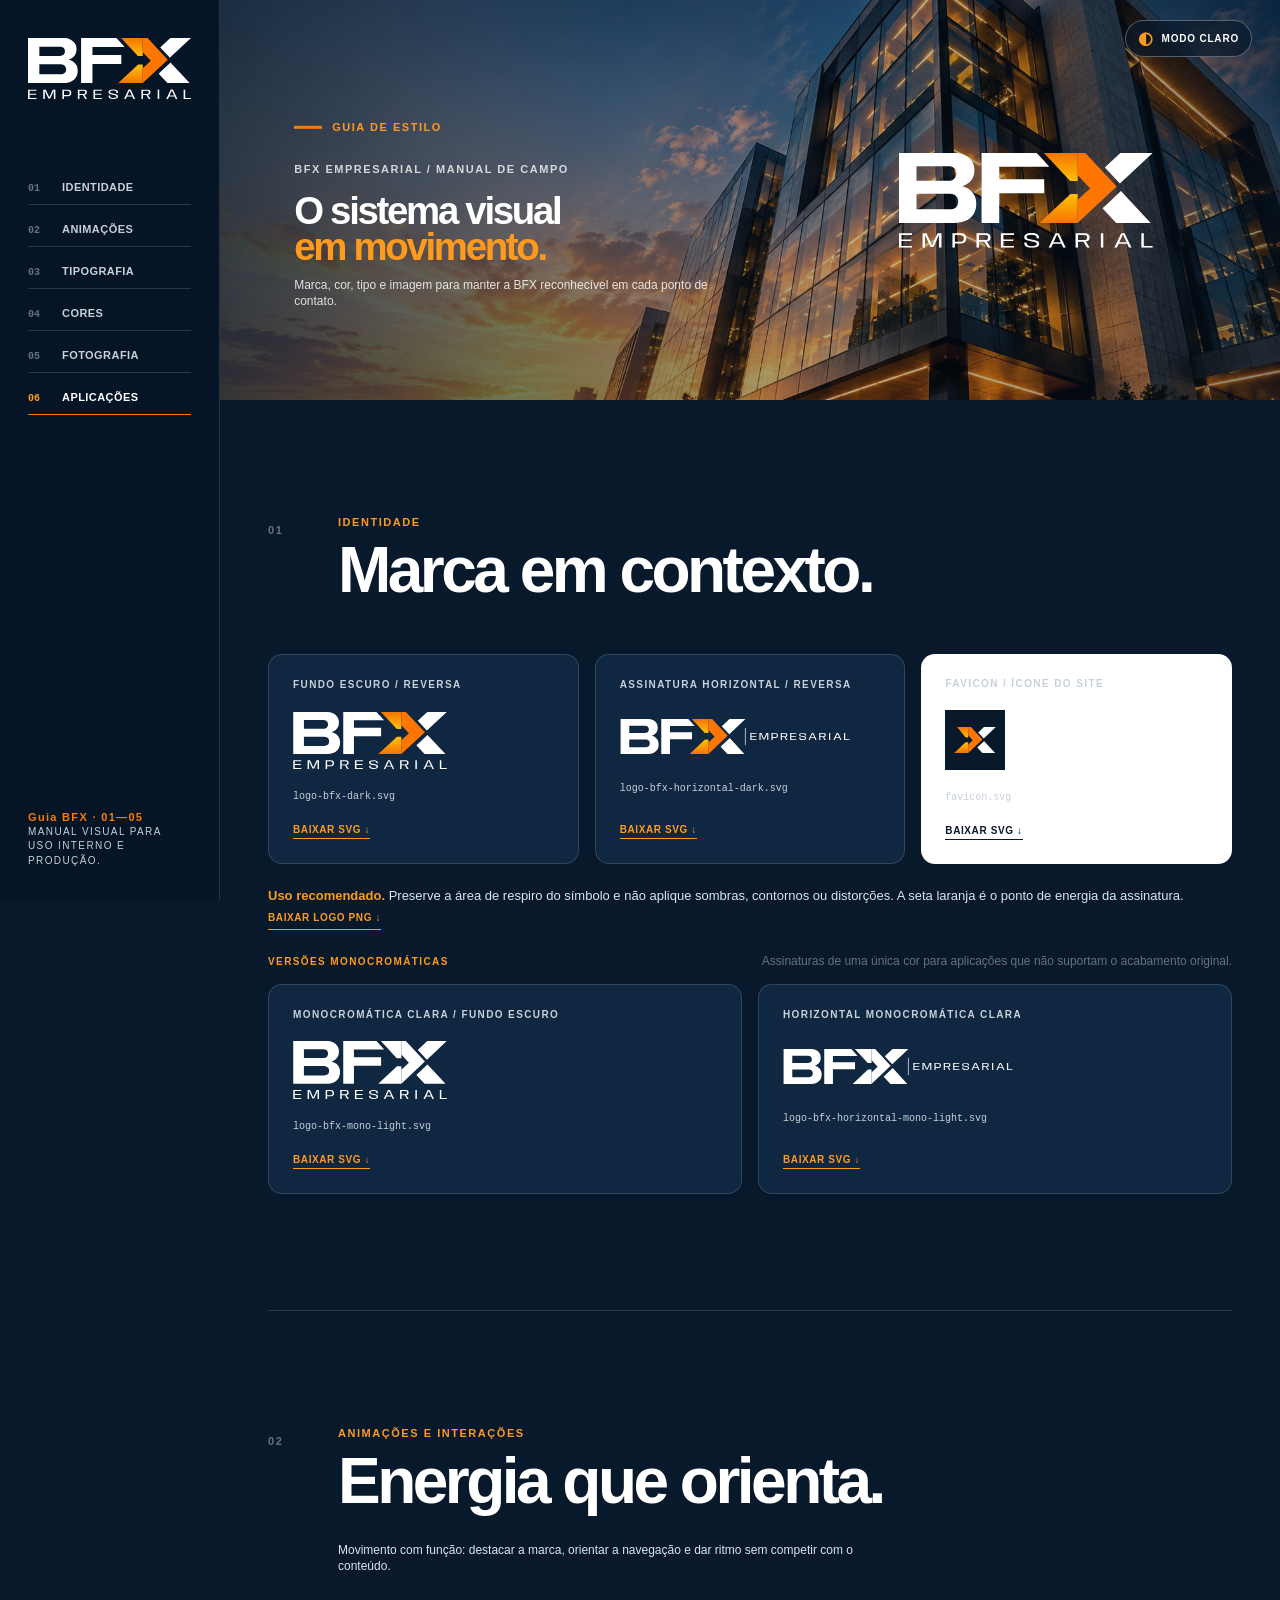
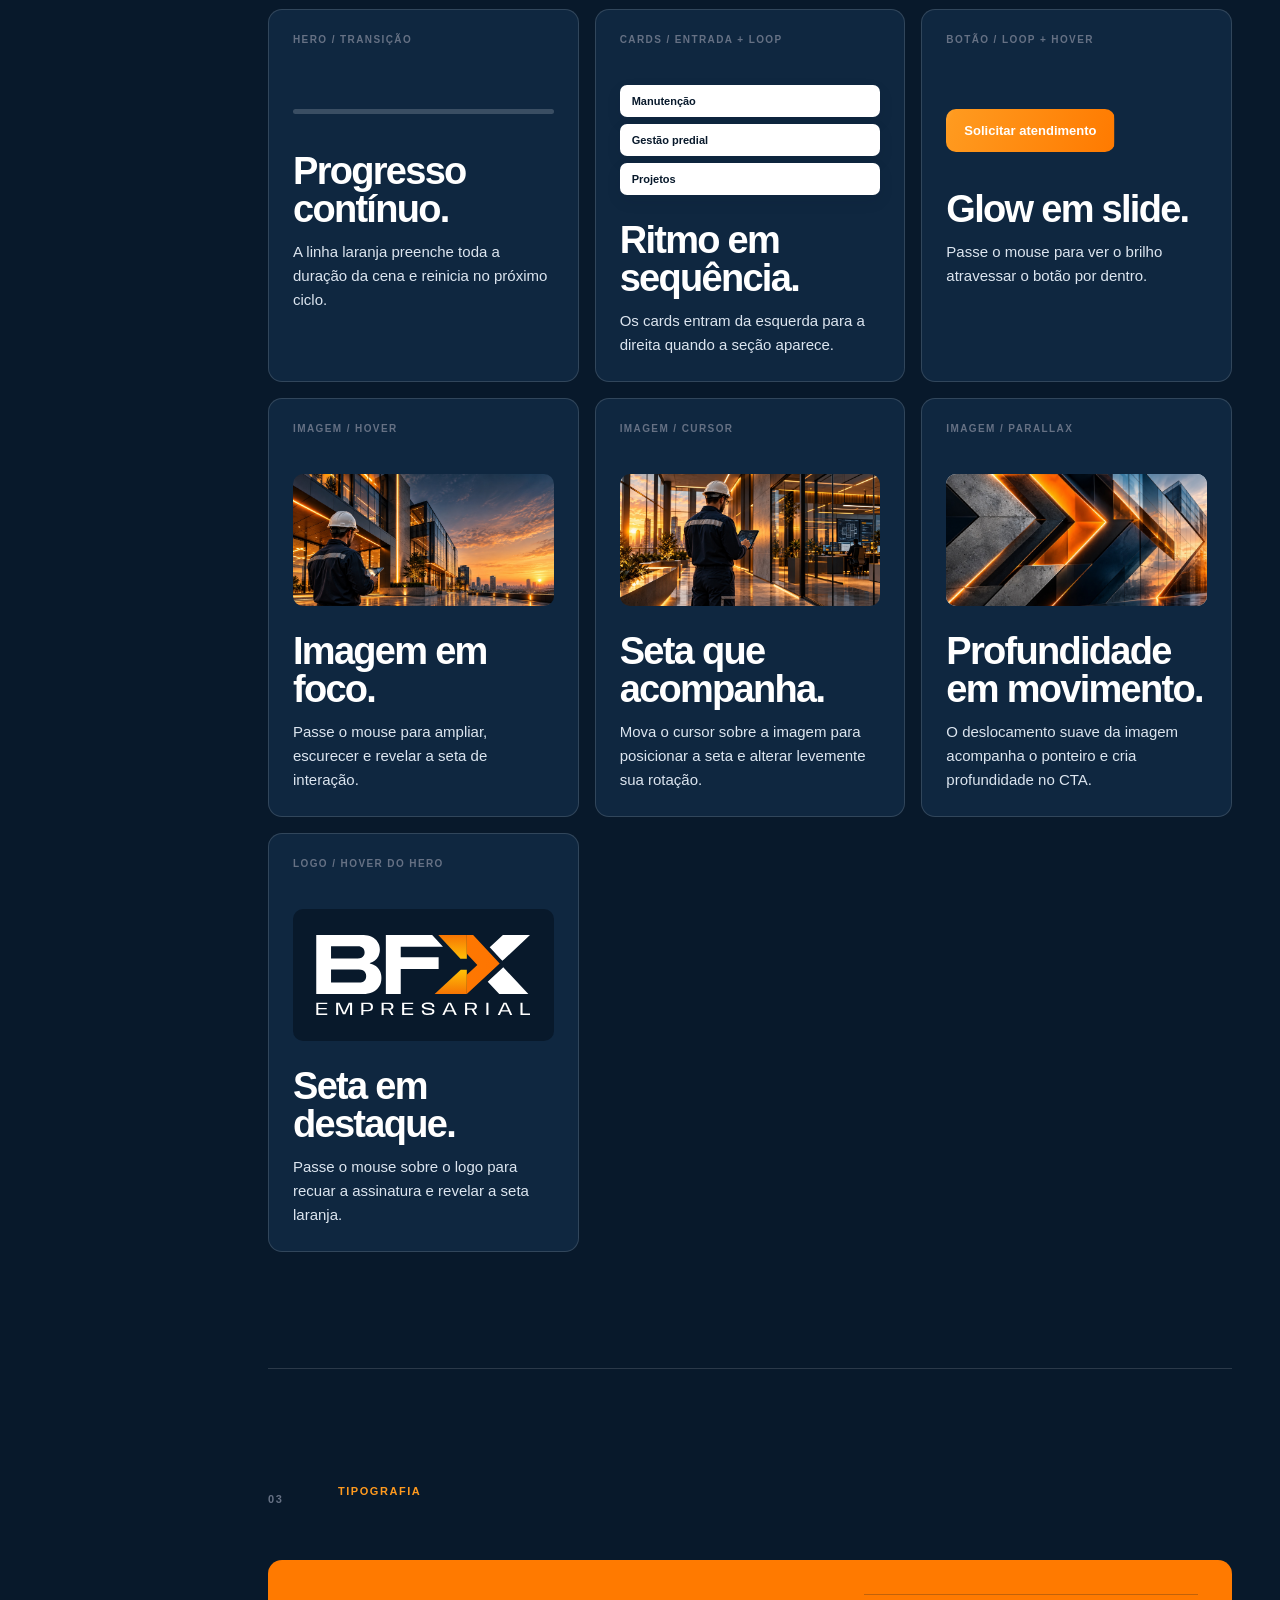
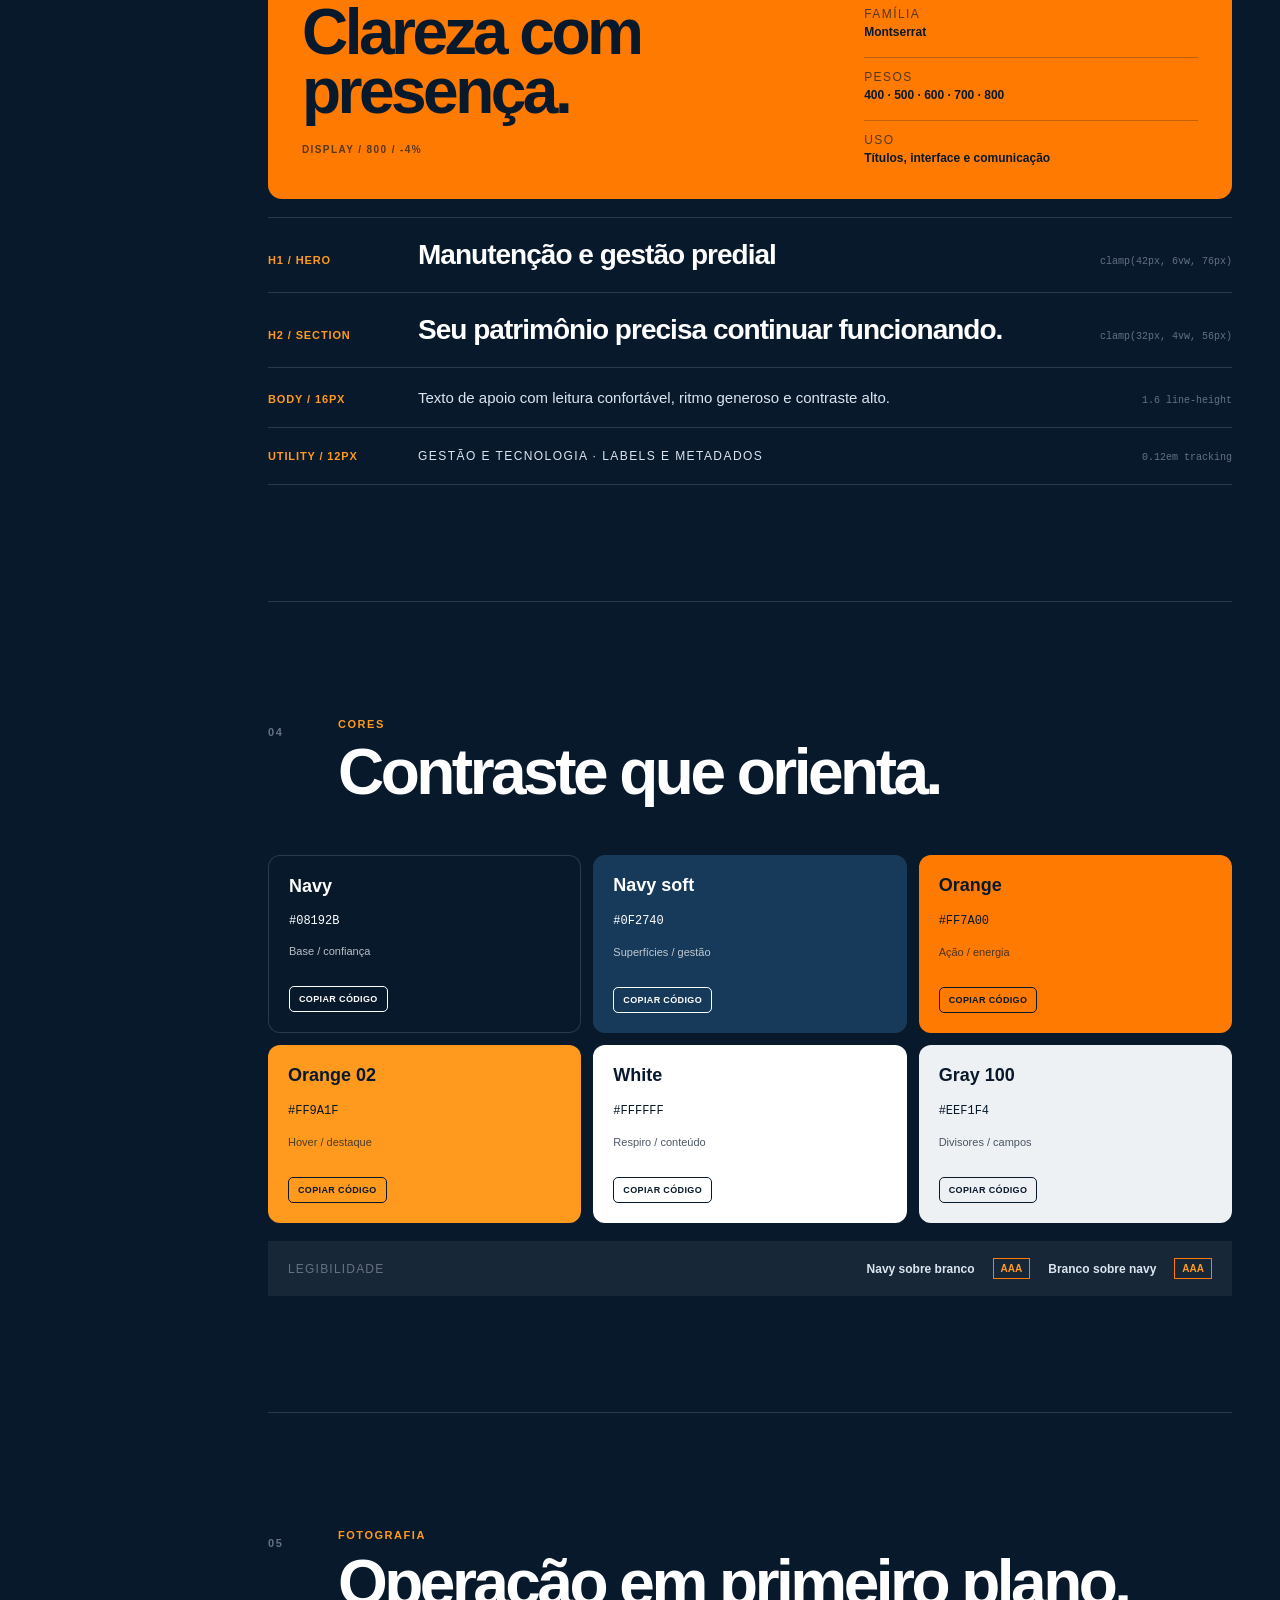
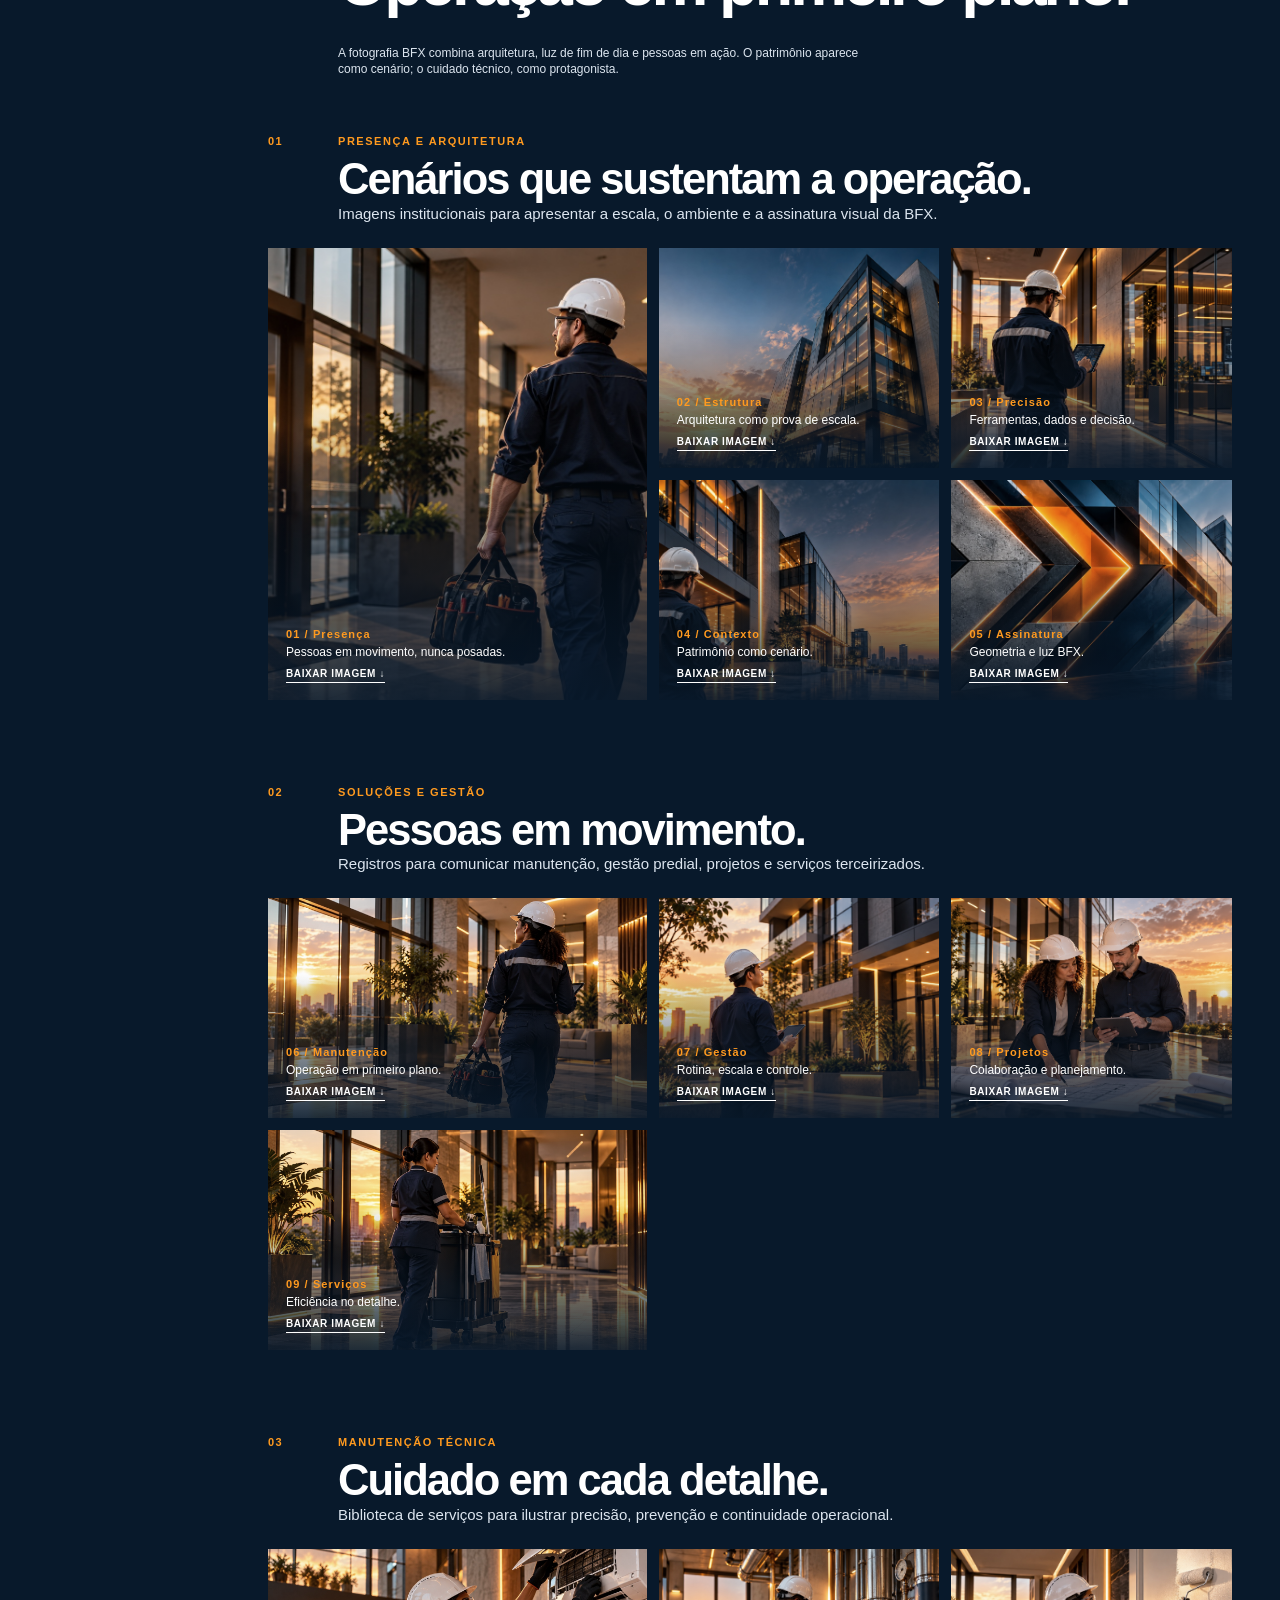
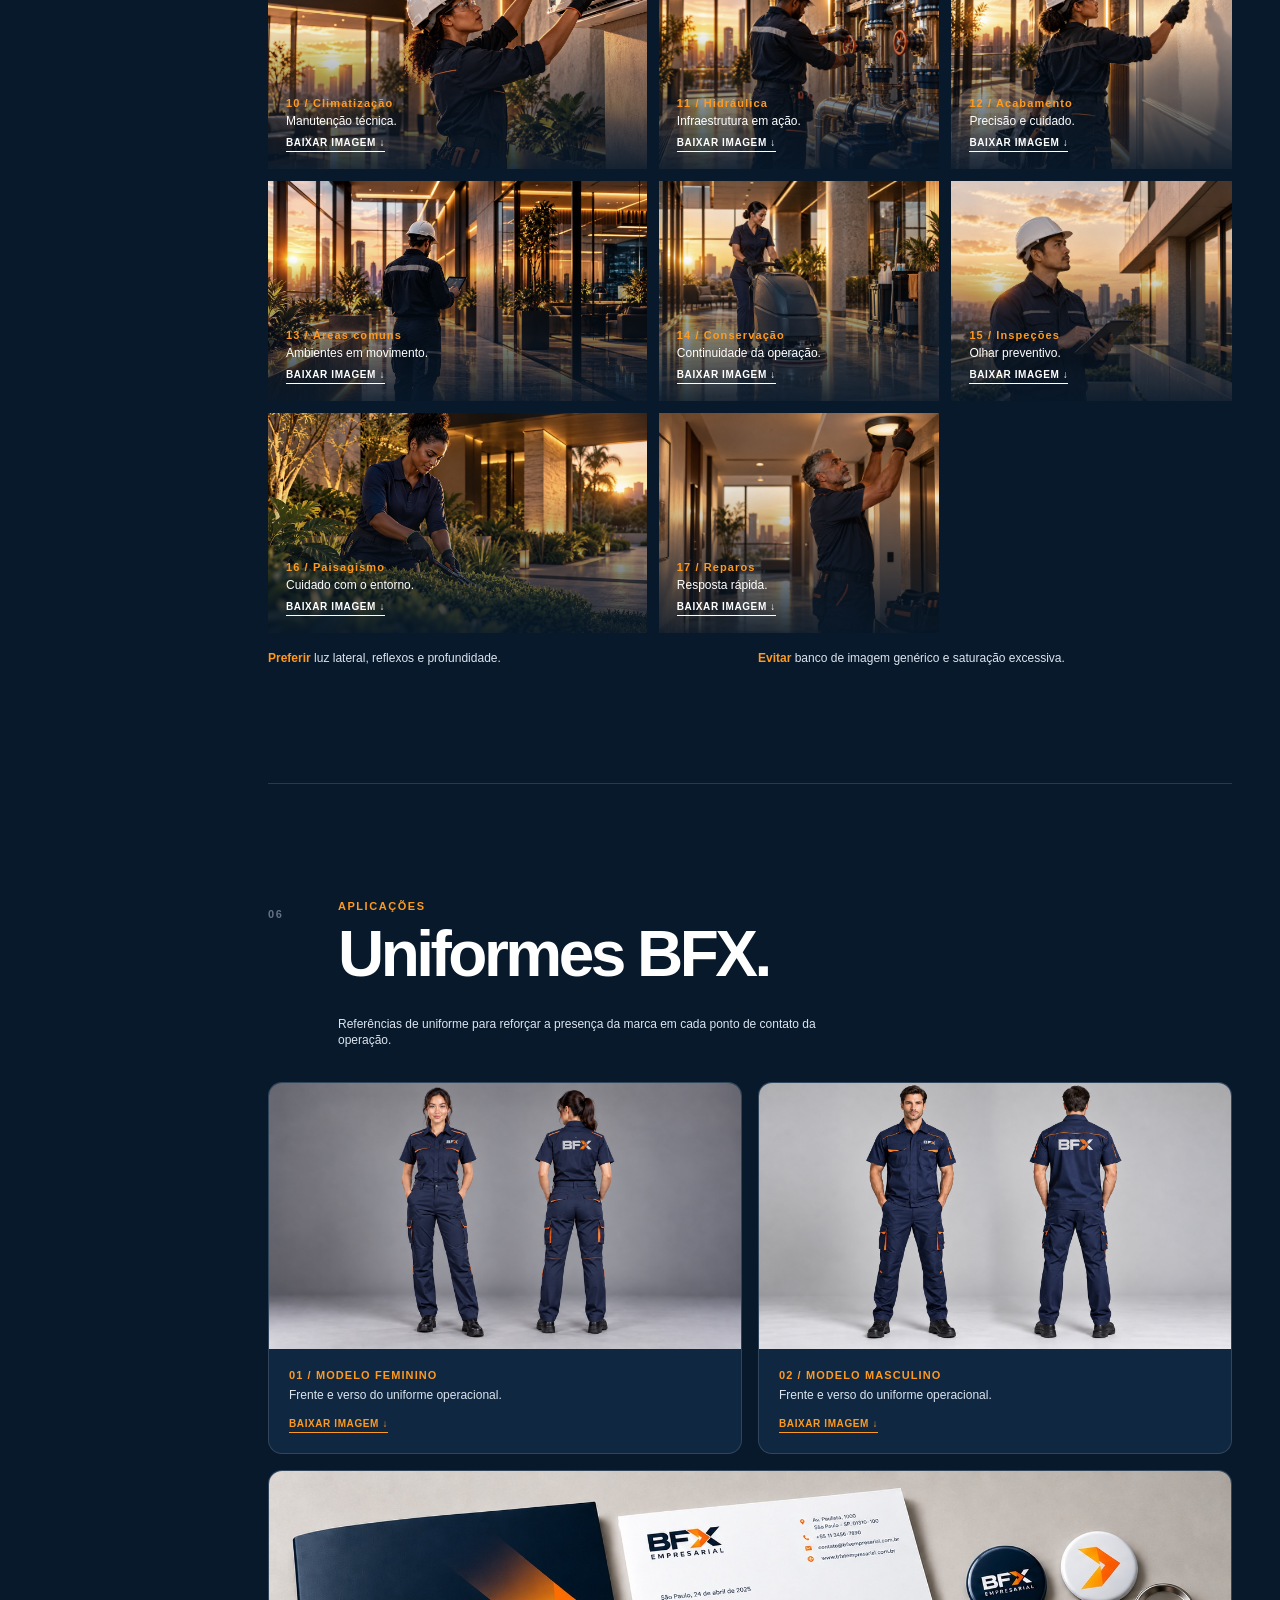
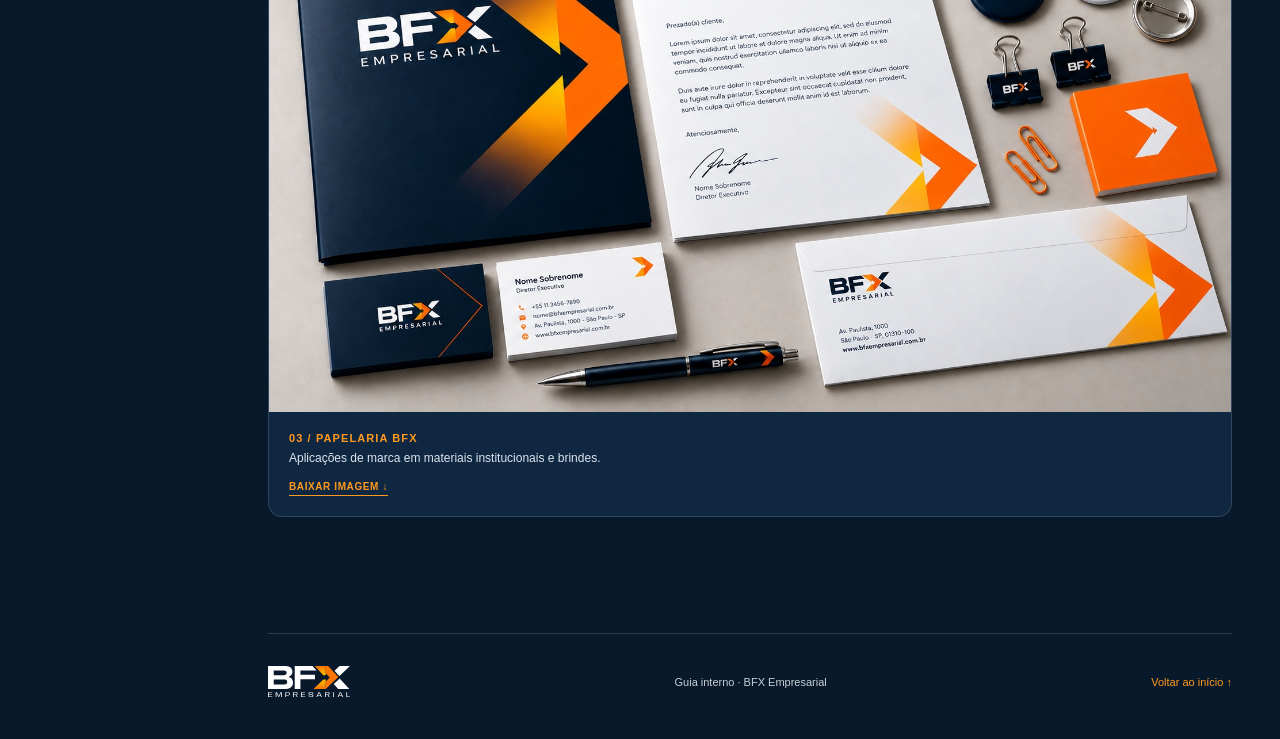
==== commit 67966b0b: "Adiciona aplicação de papelaria BFX" ====
--- a/style-guide.html
+++ b/style-guide.html
@@ -279,6 +279,10 @@
             <img loading="lazy" decoding="async" src="assets/optimized/aplicacoes/uniformes-02.jpg" alt="Uniforme BFX masculino mostrado de frente e de costas">
             <figcaption><strong>02 / Modelo masculino</strong><span>Frente e verso do uniforme operacional.</span><a class="asset-download" href="assets/optimized/aplicacoes/uniformes-02.jpg" download>Baixar imagem ↓</a></figcaption>
           </figure>
+          <figure class="application-card application-card-wide">
+            <img loading="lazy" decoding="async" src="assets/optimized/aplicacoes/papelaria-bfx.jpg" alt="Aplicações de papelaria BFX com pasta, carta, cartões, brindes e envelope">
+            <figcaption><strong>03 / Papelaria BFX</strong><span>Aplicações de marca em materiais institucionais e brindes.</span><a class="asset-download" href="assets/optimized/aplicacoes/papelaria-bfx.jpg" download>Baixar imagem ↓</a></figcaption>
+          </figure>
         </div>
       </section>
 
@@ -298,6 +302,6 @@
       <img loading="lazy" decoding="async" data-lightbox-image alt="">
     </div>
   </div>
-  <script src="style-guide.js"></script>
+  <script src="style-guide.js?v=20260928-applications-zoom"></script>
 </body>
 </html>
--- a/style-guide.css
+++ b/style-guide.css
@@ -190,7 +190,8 @@
 .photo-rules { display: grid; grid-template-columns: 1fr 1fr; gap: 16px; margin-top: 16px; color: var(--ink); font-size: 12px; line-height: 1.5; }
 .photo-rules b { color: var(--orange-2); }
 .application-grid { display: grid; grid-template-columns: repeat(2, minmax(0, 1fr)); gap: 16px; }
-.application-card { margin: 0; overflow: hidden; border: 1px solid var(--line); border-radius: 14px; background: var(--navy-soft); }
+.application-card { margin: 0; overflow: hidden; border: 1px solid var(--line); border-radius: 14px; background: var(--navy-soft); cursor: zoom-in; }
+.application-card-wide { grid-column: span 2; }
 .application-card img { width: 100%; aspect-ratio: 16 / 9; object-fit: cover; transition: transform .5s ease, filter .5s ease; }
 .application-card:hover img { transform: scale(1.025); filter: saturate(1.05); }
 .application-card figcaption { display: grid; gap: 6px; padding: 20px; }
@@ -260,6 +261,7 @@
   .photo-group { margin-top: 48px; }
   .photo-group + .photo-group { margin-top: 62px; }
   .application-grid { grid-template-columns: 1fr; }
+  .application-card-wide { grid-column: auto; }
   .photo-grid { grid-template-columns: 1fr 1fr; grid-auto-rows: 190px; }
   .photo-large { grid-row: span 1; grid-column: span 2; }
   .photo-rules span + span { margin-top: 12px; }
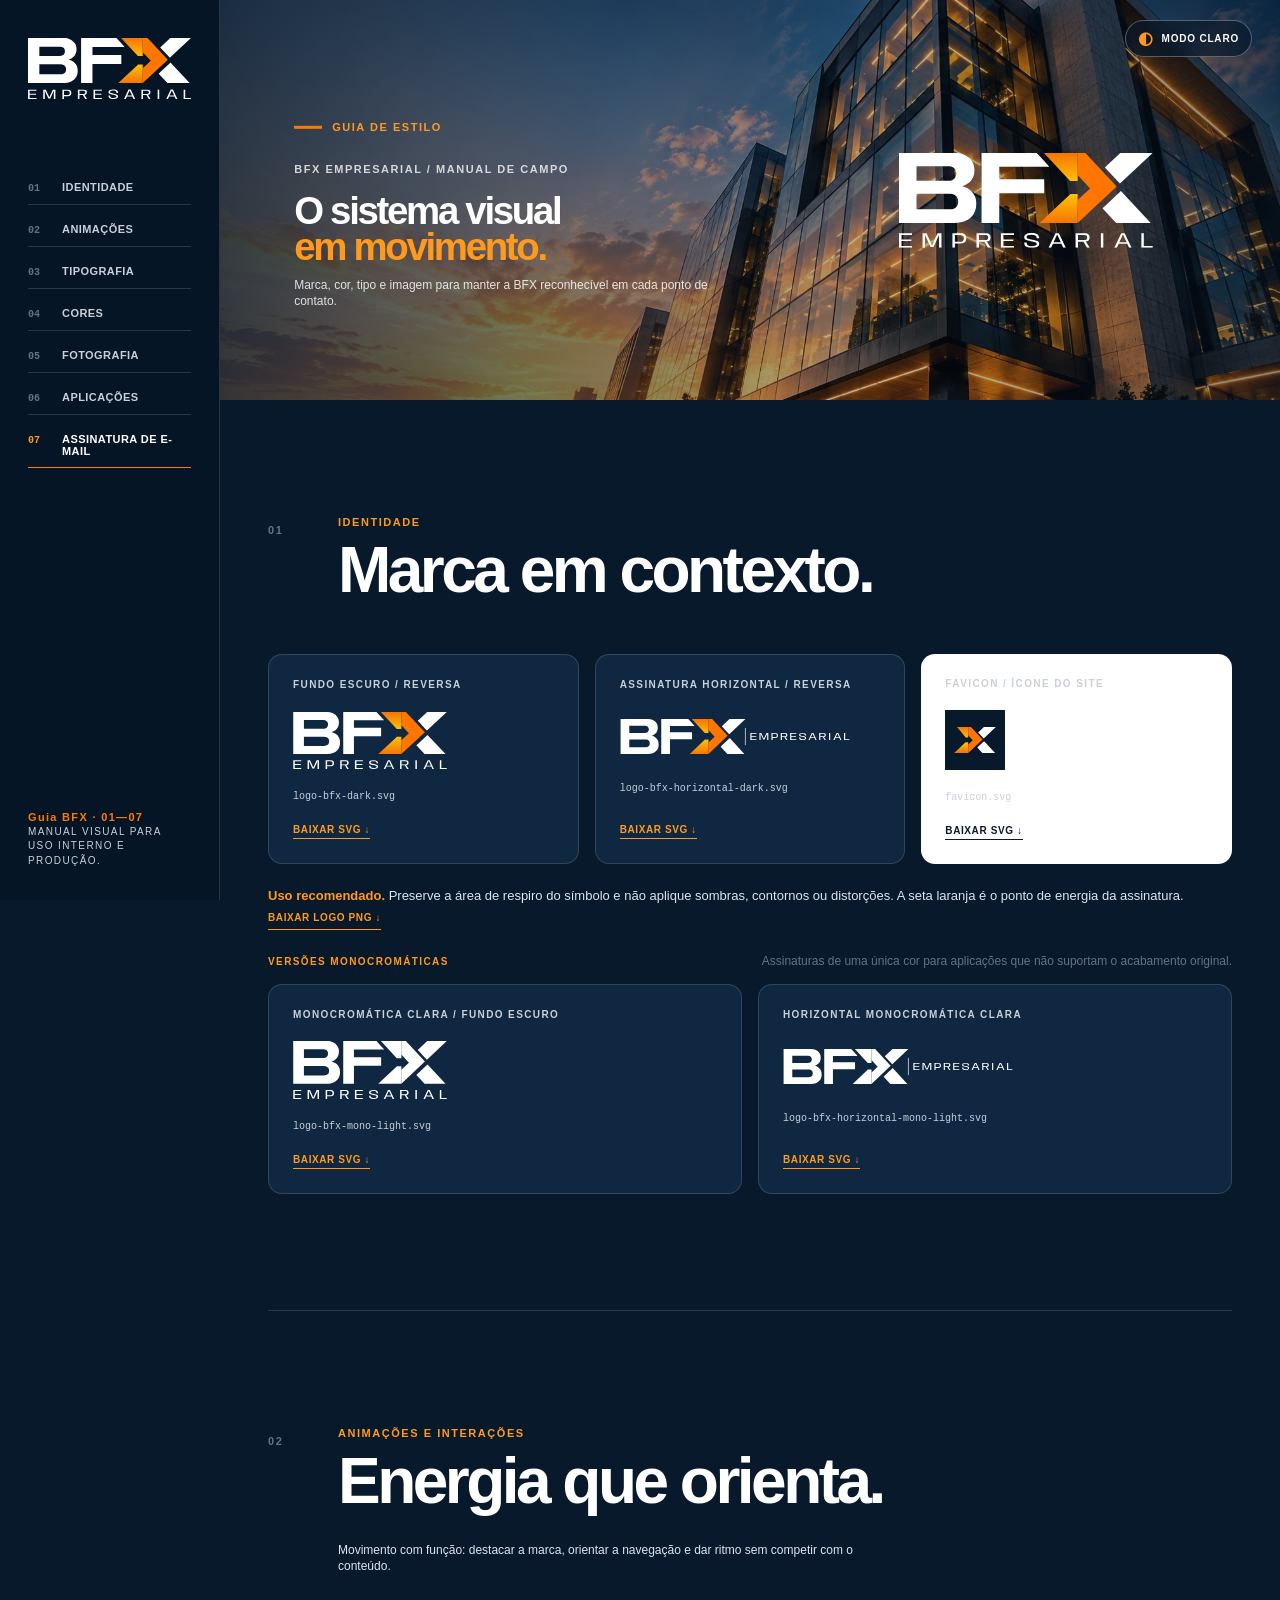
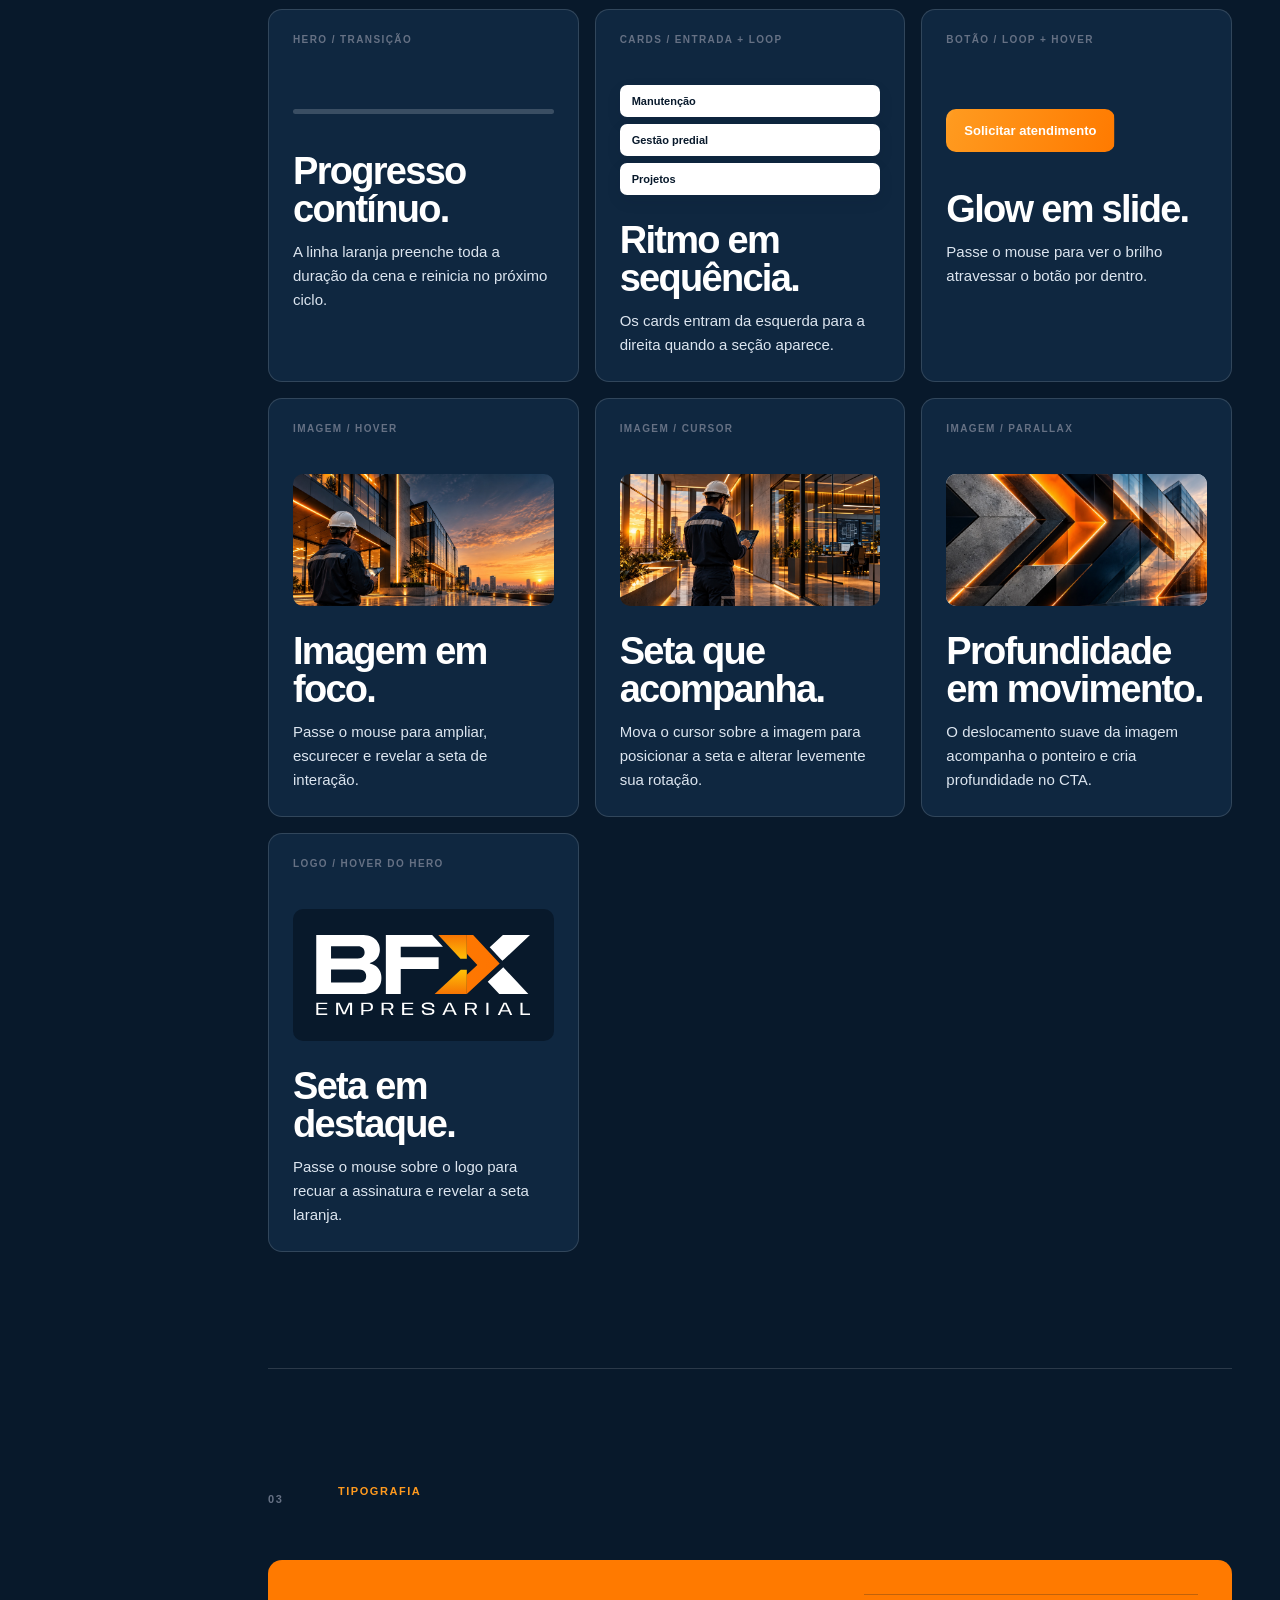
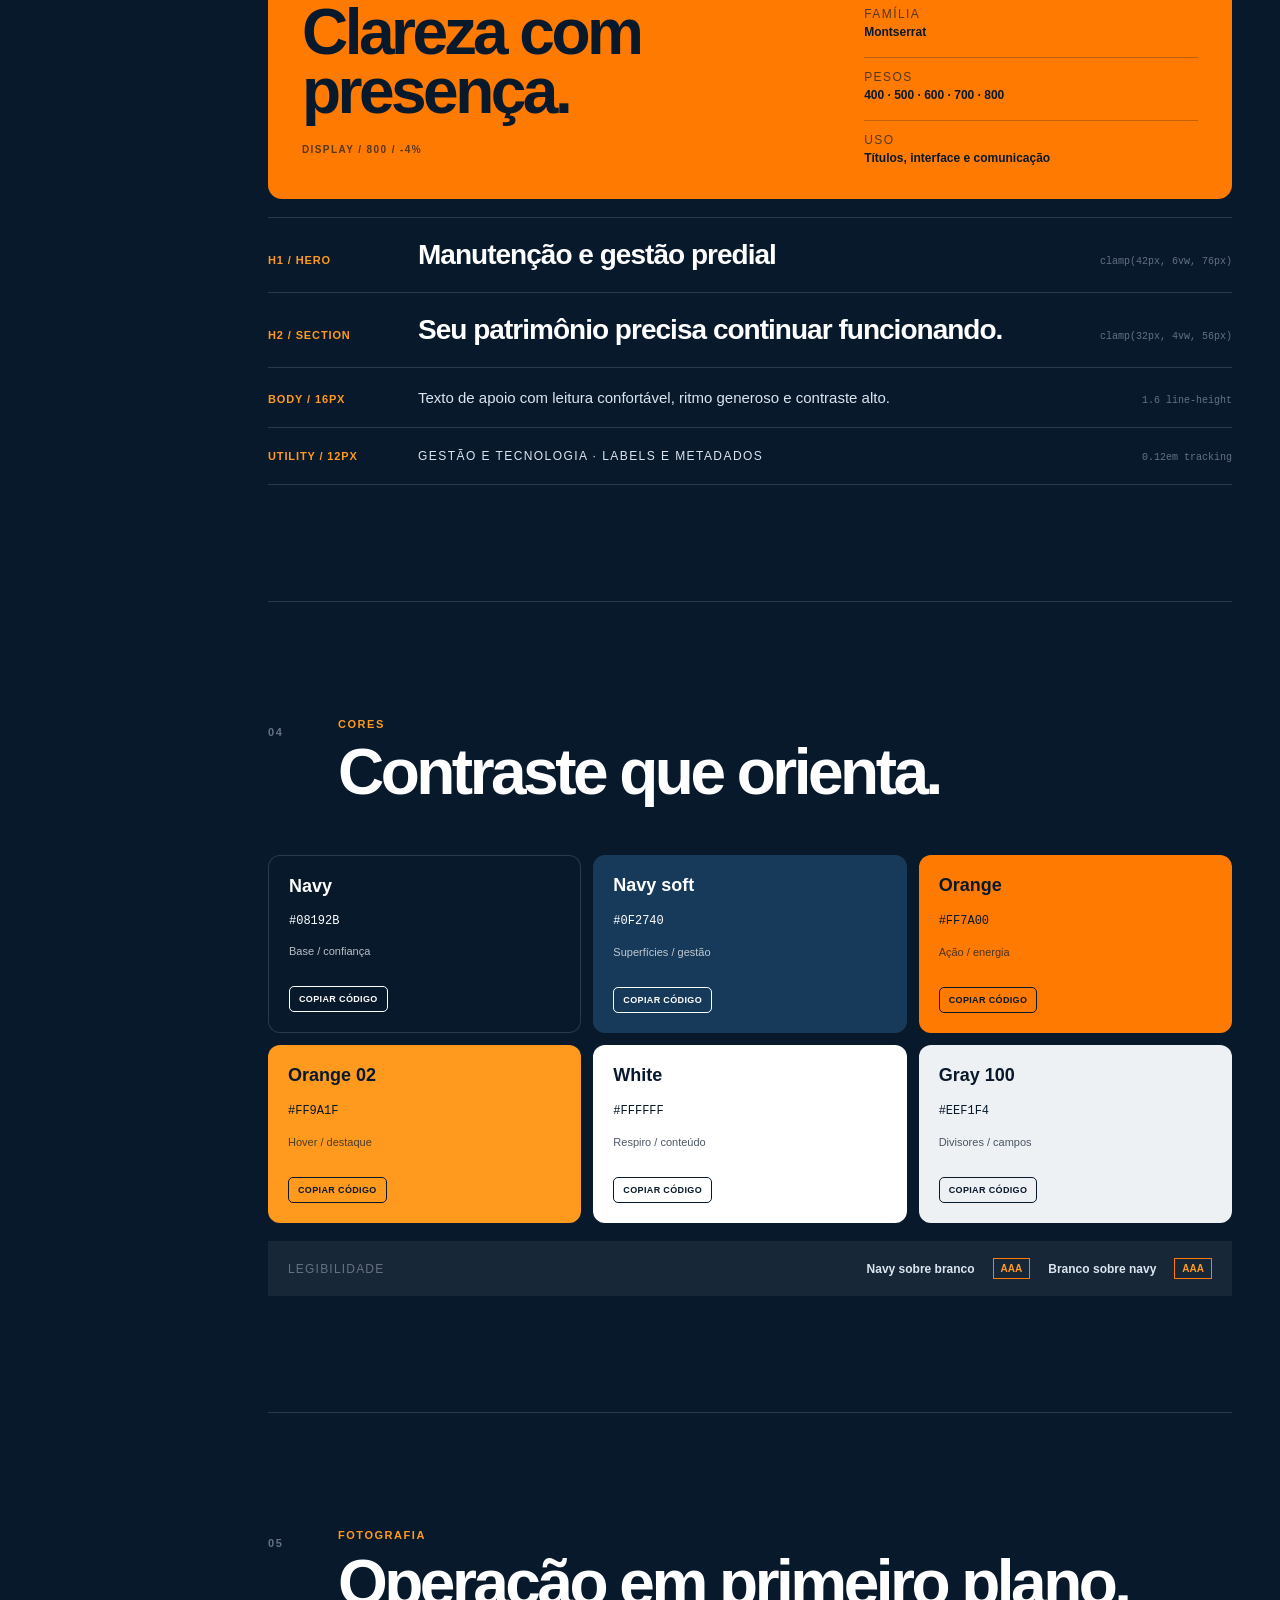
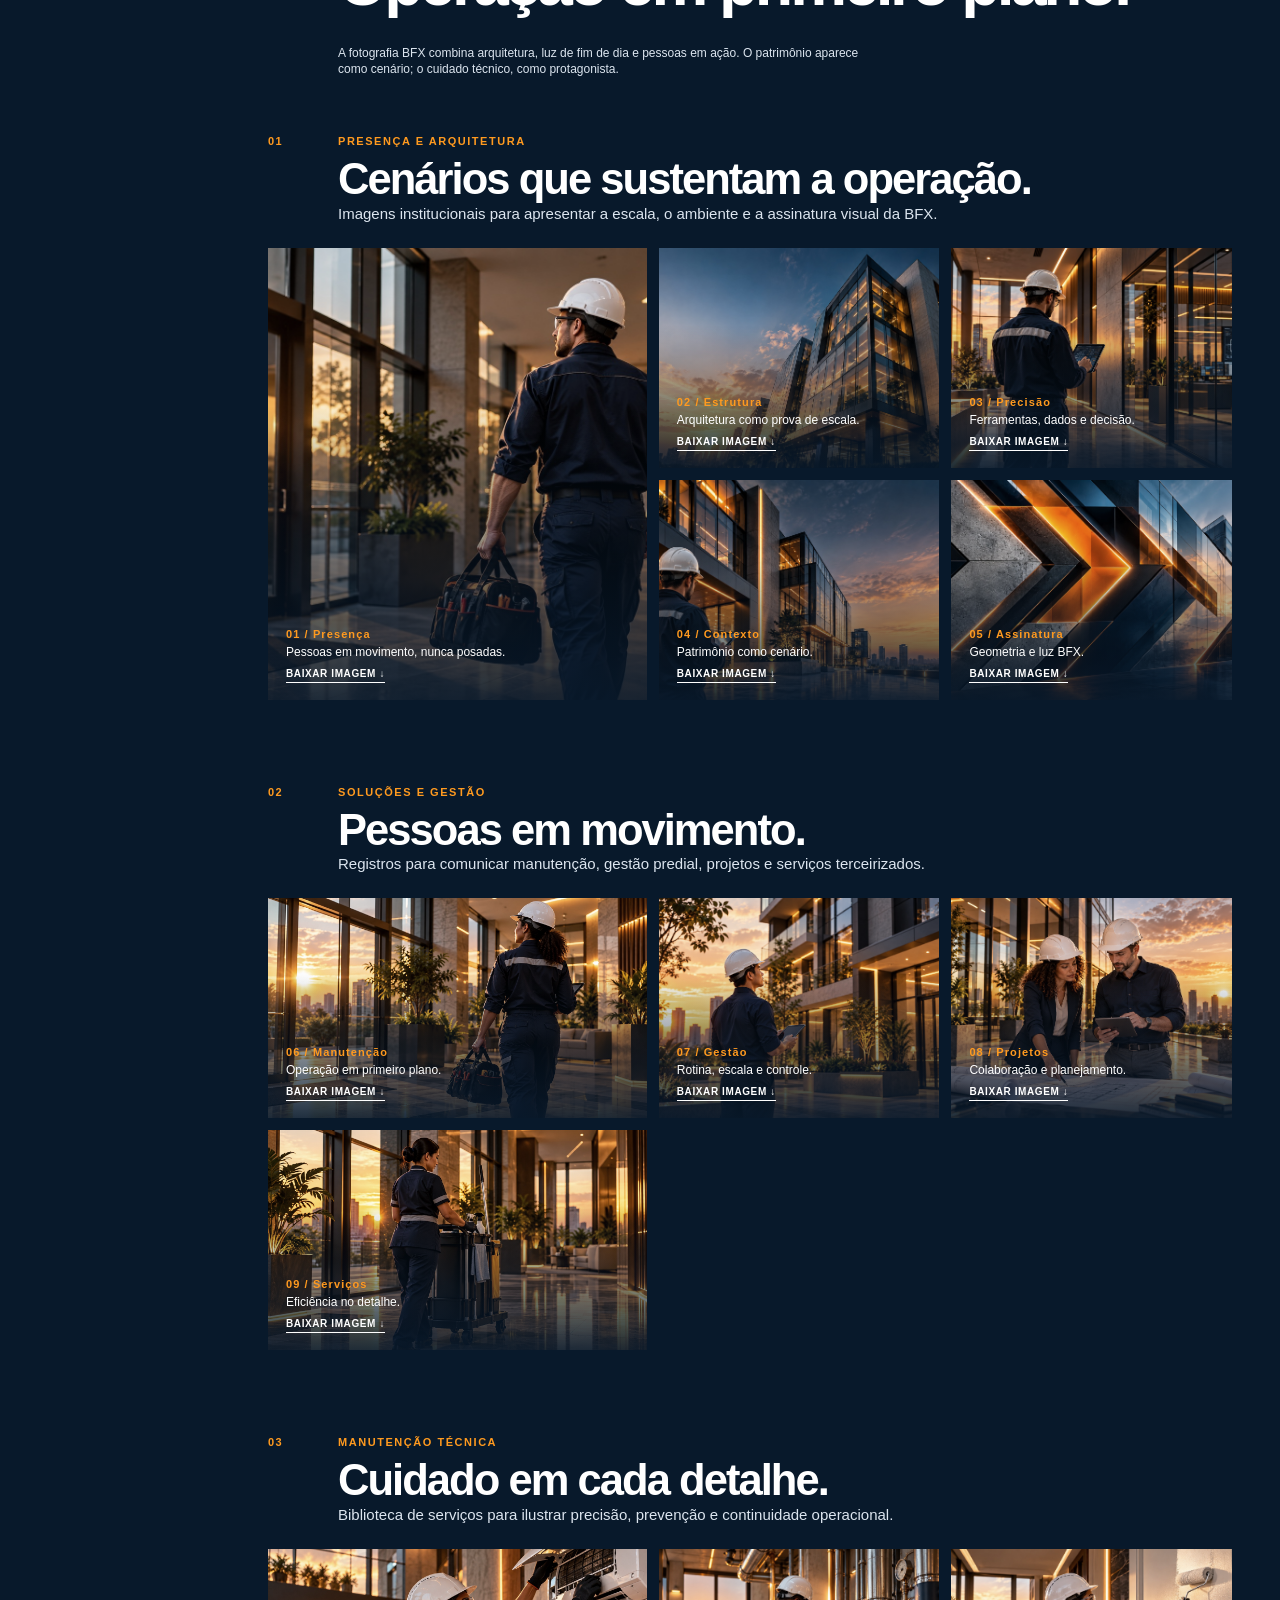
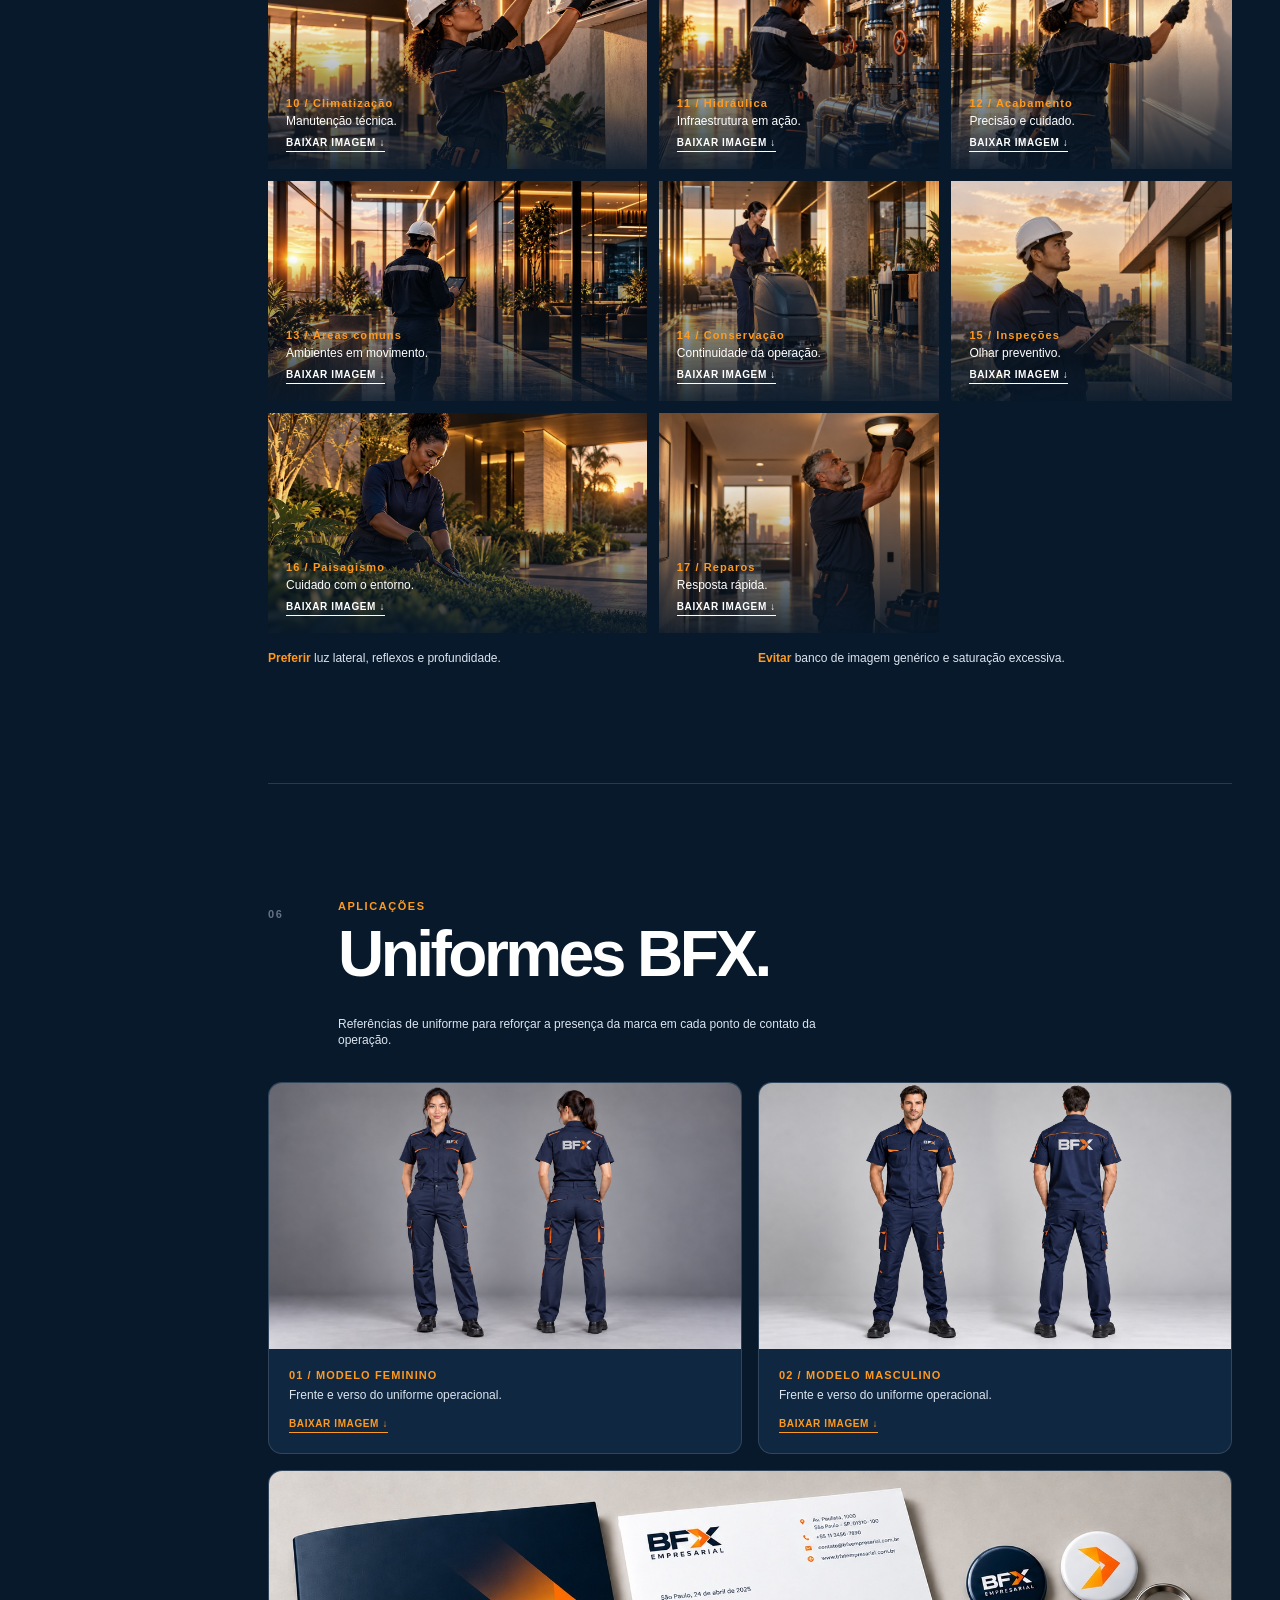
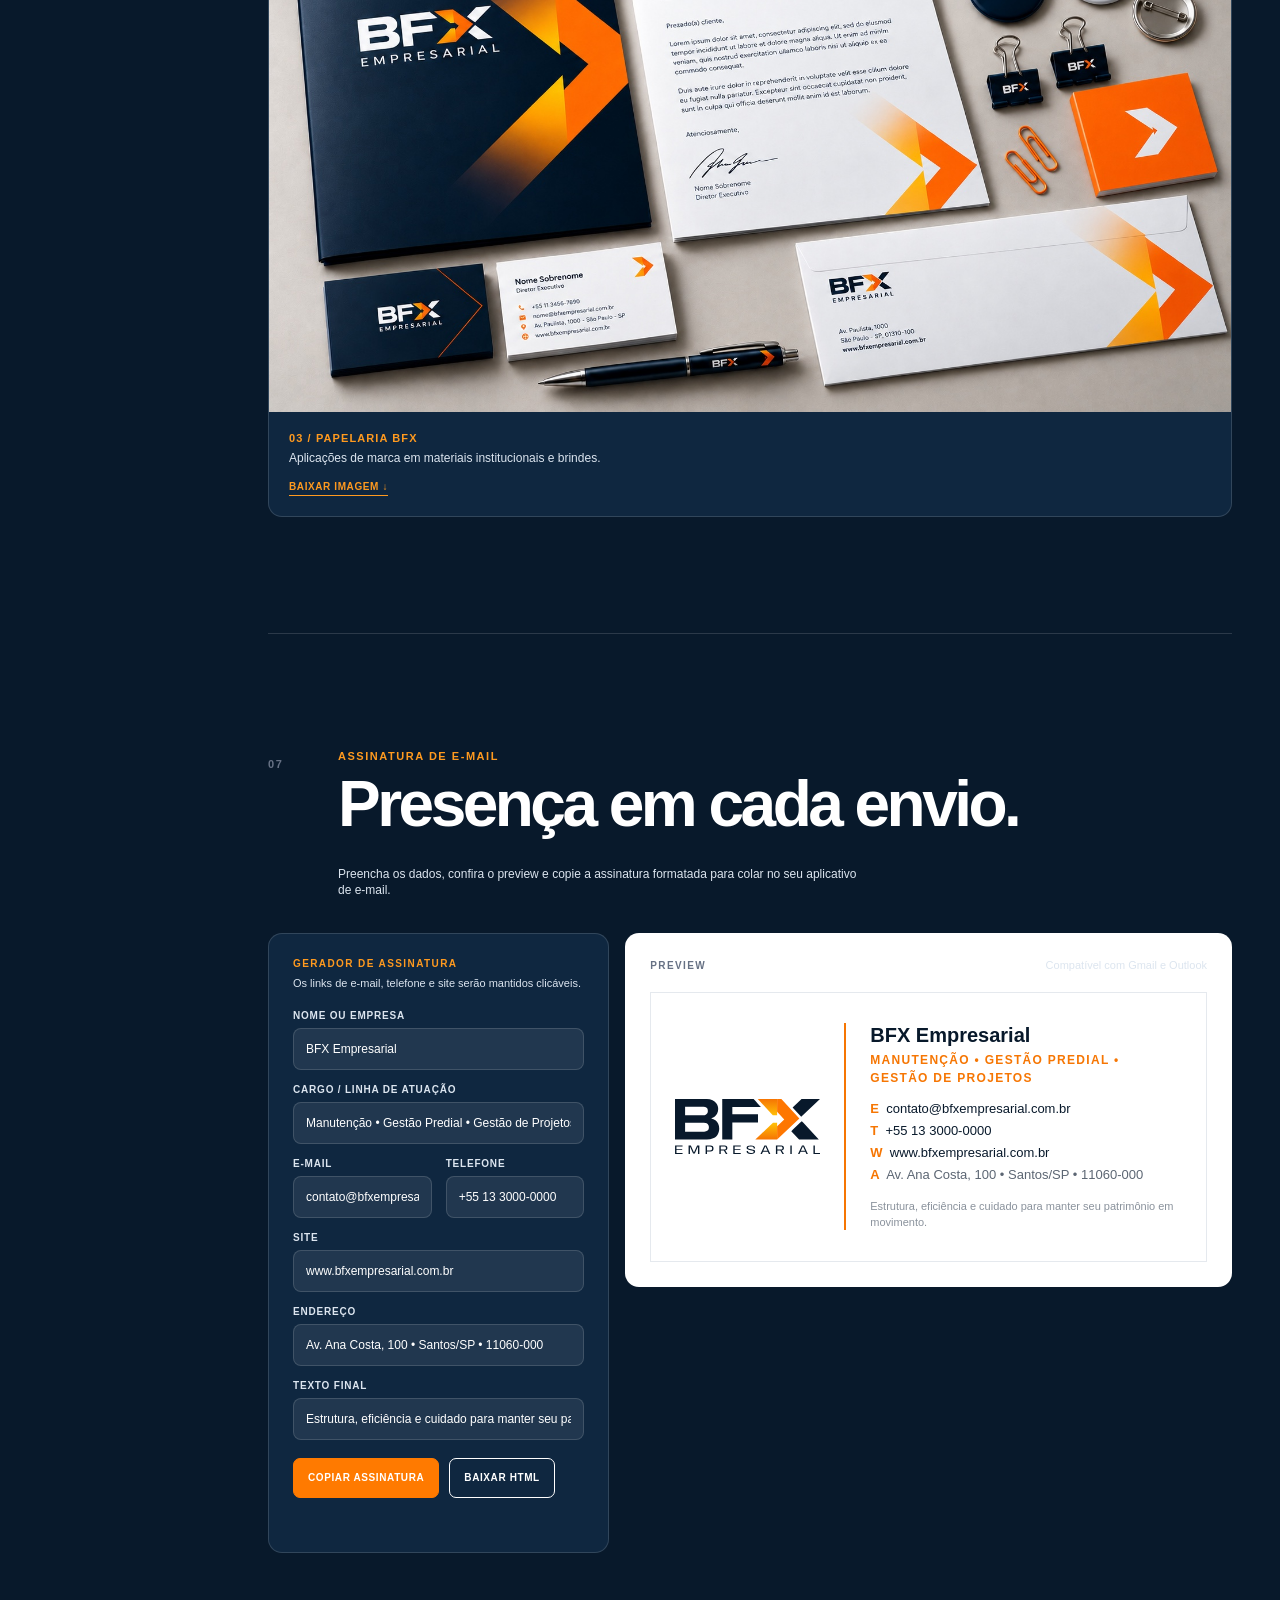
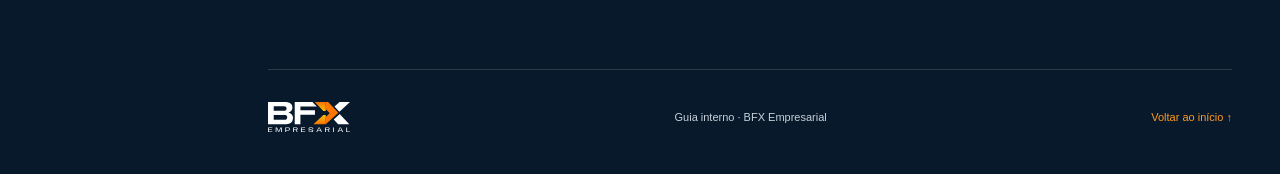
==== commit 90e9ebce: "Adiciona gerador de assinatura de e-mail" ====
--- a/style-guide.html
+++ b/style-guide.html
@@ -11,7 +11,7 @@
   <link rel="preconnect" href="https://fonts.googleapis.com">
   <link rel="preconnect" href="https://fonts.gstatic.com" crossorigin>
   <link href="https://fonts.googleapis.com/css2?family=Montserrat:wght@400;500;600;700;800&display=swap" rel="stylesheet">
-  <link rel="stylesheet" href="style-guide.css?v=20260928-applications">
+  <link rel="stylesheet" href="style-guide.css?v=20260928-email-signature">
 </head>
 <body>
   <main class="guide-shell">
@@ -29,10 +29,11 @@
         <a href="#cores"><span>04</span><strong>Cores</strong></a>
         <a href="#fotografia"><span>05</span><strong>Fotografia</strong></a>
         <a href="#aplicacoes"><span>06</span><strong>Aplicações</strong></a>
+        <a href="#assinatura"><span>07</span><strong>Assinatura de e-mail</strong></a>
       </nav>
       <button class="theme-toggle" type="button" data-theme-toggle aria-pressed="false"><span aria-hidden="true">◐</span><span data-theme-label>Modo claro</span></button>
       <div class="rail-bottom">
-        <span class="rail-index">Guia BFX · 01—05</span>
+        <span class="rail-index">Guia BFX · 01—07</span>
         <span class="rail-line" aria-hidden="true"></span>
         <p class="rail-label">Manual visual para uso interno e produção.</p>
       </div>
@@ -286,6 +287,38 @@
         </div>
       </section>
 
+      <section class="guide-section signature-section" id="assinatura">
+        <div class="section-heading">
+          <span class="section-number">07</span>
+          <div><p class="section-label">Assinatura de e-mail</p><h2>Presença em cada envio.</h2></div>
+        </div>
+        <p class="section-intro">Preencha os dados, confira o preview e copie a assinatura formatada para colar no seu aplicativo de e-mail.</p>
+        <div class="signature-builder">
+          <form class="signature-form" data-signature-form>
+            <div class="signature-form-heading">
+              <span class="sample-label">Gerador de assinatura</span>
+              <p>Os links de e-mail, telefone e site serão mantidos clicáveis.</p>
+            </div>
+            <label>Nome ou empresa<input type="text" name="name" data-signature-field="name" value="BFX Empresarial" maxlength="80" autocomplete="name"></label>
+            <label>Cargo / linha de atuação<input type="text" name="role" data-signature-field="role" value="Manutenção • Gestão Predial • Gestão de Projetos" maxlength="100"></label>
+            <label>E-mail<input type="email" name="email" data-signature-field="email" value="contato@bfxempresarial.com.br" maxlength="120" autocomplete="email"></label>
+            <label>Telefone<input type="tel" name="phone" data-signature-field="phone" value="+55 13 3000-0000" maxlength="30" autocomplete="tel"></label>
+            <label>Site<input type="text" name="website" data-signature-field="website" value="www.bfxempresarial.com.br" maxlength="120" autocomplete="url"></label>
+            <label>Endereço<input type="text" name="address" data-signature-field="address" value="Av. Ana Costa, 100 • Santos/SP • 11060-000" maxlength="140" autocomplete="street-address"></label>
+            <label>Texto final<input type="text" name="tagline" data-signature-field="tagline" value="Estrutura, eficiência e cuidado para manter seu patrimônio em movimento." maxlength="160"></label>
+            <div class="signature-actions">
+              <button class="signature-copy" type="button" data-signature-copy>Copiar assinatura</button>
+              <button class="signature-download" type="button" data-signature-download>Baixar HTML</button>
+            </div>
+            <p class="signature-status" data-signature-status role="status" aria-live="polite"></p>
+          </form>
+          <div class="signature-preview-panel">
+            <div class="signature-preview-heading"><span class="sample-label">Preview</span><span>Compatível com Gmail e Outlook</span></div>
+            <div class="signature-preview" data-signature-preview></div>
+          </div>
+        </div>
+      </section>
+
       <footer class="guide-footer"><img loading="lazy" decoding="async" class="theme-logo" src="assets/logo-bfx-dark.svg" data-dark-src="assets/logo-bfx-dark.svg" data-light-src="assets/logo-bfx-light.svg" alt="BFX Empresarial"><span>Guia interno · BFX Empresarial</span><a href="#topo">Voltar ao início ↑</a></footer>
     </div>
   </main>
@@ -302,6 +335,6 @@
       <img loading="lazy" decoding="async" data-lightbox-image alt="">
     </div>
   </div>
-  <script src="style-guide.js?v=20260928-applications-zoom"></script>
+  <script src="style-guide.js?v=20260928-email-signature-2"></script>
 </body>
 </html>
--- a/style-guide.css
+++ b/style-guide.css
@@ -198,6 +198,30 @@
 .application-card figcaption strong { color: var(--orange-2); font-size: 11px; letter-spacing: .1em; text-transform: uppercase; }
 .application-card figcaption span { color: var(--ink); font-size: 12px; line-height: 1.45; }
 .application-card .asset-download { margin-top: 8px; color: var(--orange-2); }
+.signature-builder { display: grid; grid-template-columns: minmax(240px, .72fr) minmax(0, 1.28fr); gap: 16px; align-items: start; }
+.signature-form, .signature-preview-panel { padding: 24px; border: 1px solid var(--line); border-radius: 14px; background: var(--navy-soft); }
+.signature-form { display: grid; grid-template-columns: repeat(2, minmax(0, 1fr)); gap: 14px; }
+.signature-form-heading { grid-column: 1 / -1; display: grid; gap: 7px; margin-bottom: 4px; }
+.signature-form-heading .sample-label { color: var(--orange-2); }
+.signature-form-heading p, .signature-preview-heading span:last-child { color: var(--ink); font-size: 11px; line-height: 1.45; }
+.signature-form label { display: grid; gap: 7px; color: var(--ink); font-size: 10px; font-weight: 700; letter-spacing: .08em; text-transform: uppercase; }
+.signature-form label:nth-of-type(1), .signature-form label:nth-of-type(2), .signature-form label:nth-of-type(5), .signature-form label:nth-of-type(6), .signature-form label:nth-of-type(7) { grid-column: 1 / -1; }
+.signature-form input { width: 100%; min-height: 42px; padding: 11px 12px; border: 1px solid var(--line); border-radius: 8px; outline: 0; background: rgba(255,255,255,.08); color: var(--white); font: 500 12px Montserrat, sans-serif; letter-spacing: 0; text-transform: none; transition: border-color .2s ease, box-shadow .2s ease, background .2s ease; }
+body[data-theme="light"] .signature-form input { background: rgba(255,255,255,.75); }
+.signature-form input:focus { border-color: var(--orange); box-shadow: 0 0 0 3px rgba(255,122,0,.16); }
+.signature-actions { grid-column: 1 / -1; display: flex; flex-wrap: wrap; gap: 10px; margin-top: 4px; }
+.signature-copy, .signature-download { min-height: 40px; padding: 10px 14px; border-radius: 7px; cursor: pointer; font: 700 10px Montserrat, sans-serif; letter-spacing: .06em; text-transform: uppercase; transition: transform .2s ease, background .2s ease, color .2s ease, border-color .2s ease; }
+.signature-copy { border: 1px solid var(--orange); background: var(--orange); color: #fff; }
+.signature-download { border: 1px solid currentColor; background: transparent; color: var(--white); }
+.signature-copy:hover, .signature-copy:focus-visible, .signature-download:hover, .signature-download:focus-visible { transform: translateY(-1px); }
+.signature-copy:hover, .signature-copy:focus-visible { background: var(--orange-2); border-color: var(--orange-2); }
+.signature-download:hover, .signature-download:focus-visible { border-color: var(--orange-2); color: var(--orange-2); }
+.signature-status { grid-column: 1 / -1; min-height: 16px; color: var(--orange-2); font-size: 11px; }
+.signature-preview-panel { min-width: 0; background: #fff; color: #08192b; }
+.signature-preview-heading { display: flex; align-items: baseline; justify-content: space-between; gap: 12px; margin-bottom: 18px; }
+.signature-preview-heading .sample-label { color: #667184; }
+.signature-preview { min-height: 270px; display: flex; align-items: center; overflow-x: auto; padding: 24px; border: 1px solid #e5e9ee; background: #fff; }
+.signature-preview table { flex: 0 0 auto; }
 .guide-footer { display: flex; align-items: center; justify-content: space-between; gap: 20px; padding: 32px 0 42px; color: var(--gray-300); font-size: 11px; }
 .guide-footer img { width: 82px; }
 .guide-footer a { color: var(--orange-2); }
@@ -262,6 +286,10 @@
   .photo-group + .photo-group { margin-top: 62px; }
   .application-grid { grid-template-columns: 1fr; }
   .application-card-wide { grid-column: auto; }
+  .signature-builder { grid-template-columns: 1fr; }
+  .signature-form { grid-template-columns: 1fr; }
+  .signature-form label, .signature-form label:nth-of-type(1), .signature-form label:nth-of-type(2), .signature-form label:nth-of-type(5), .signature-form label:nth-of-type(6), .signature-form label:nth-of-type(7) { grid-column: auto; }
+  .signature-preview { padding: 18px; }
   .photo-grid { grid-template-columns: 1fr 1fr; grid-auto-rows: 190px; }
   .photo-large { grid-row: span 1; grid-column: span 2; }
   .photo-rules span + span { margin-top: 12px; }
